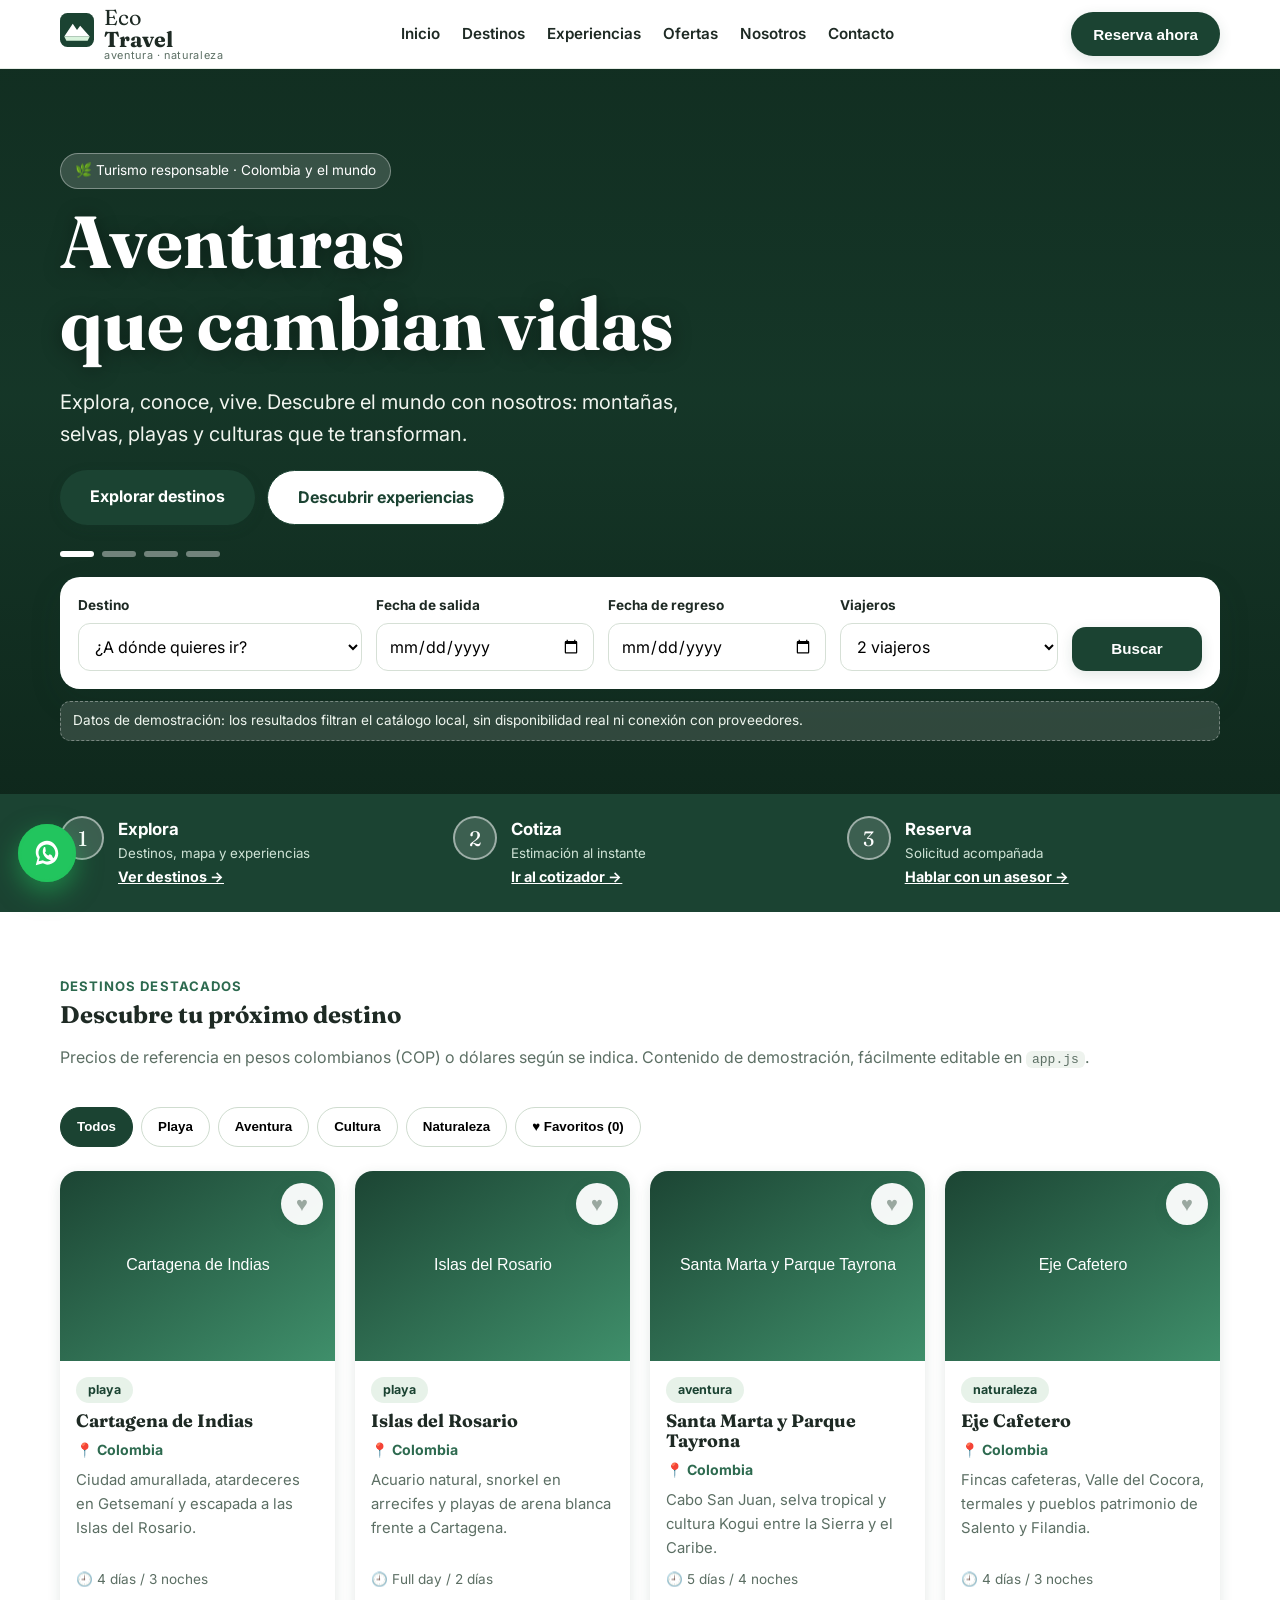
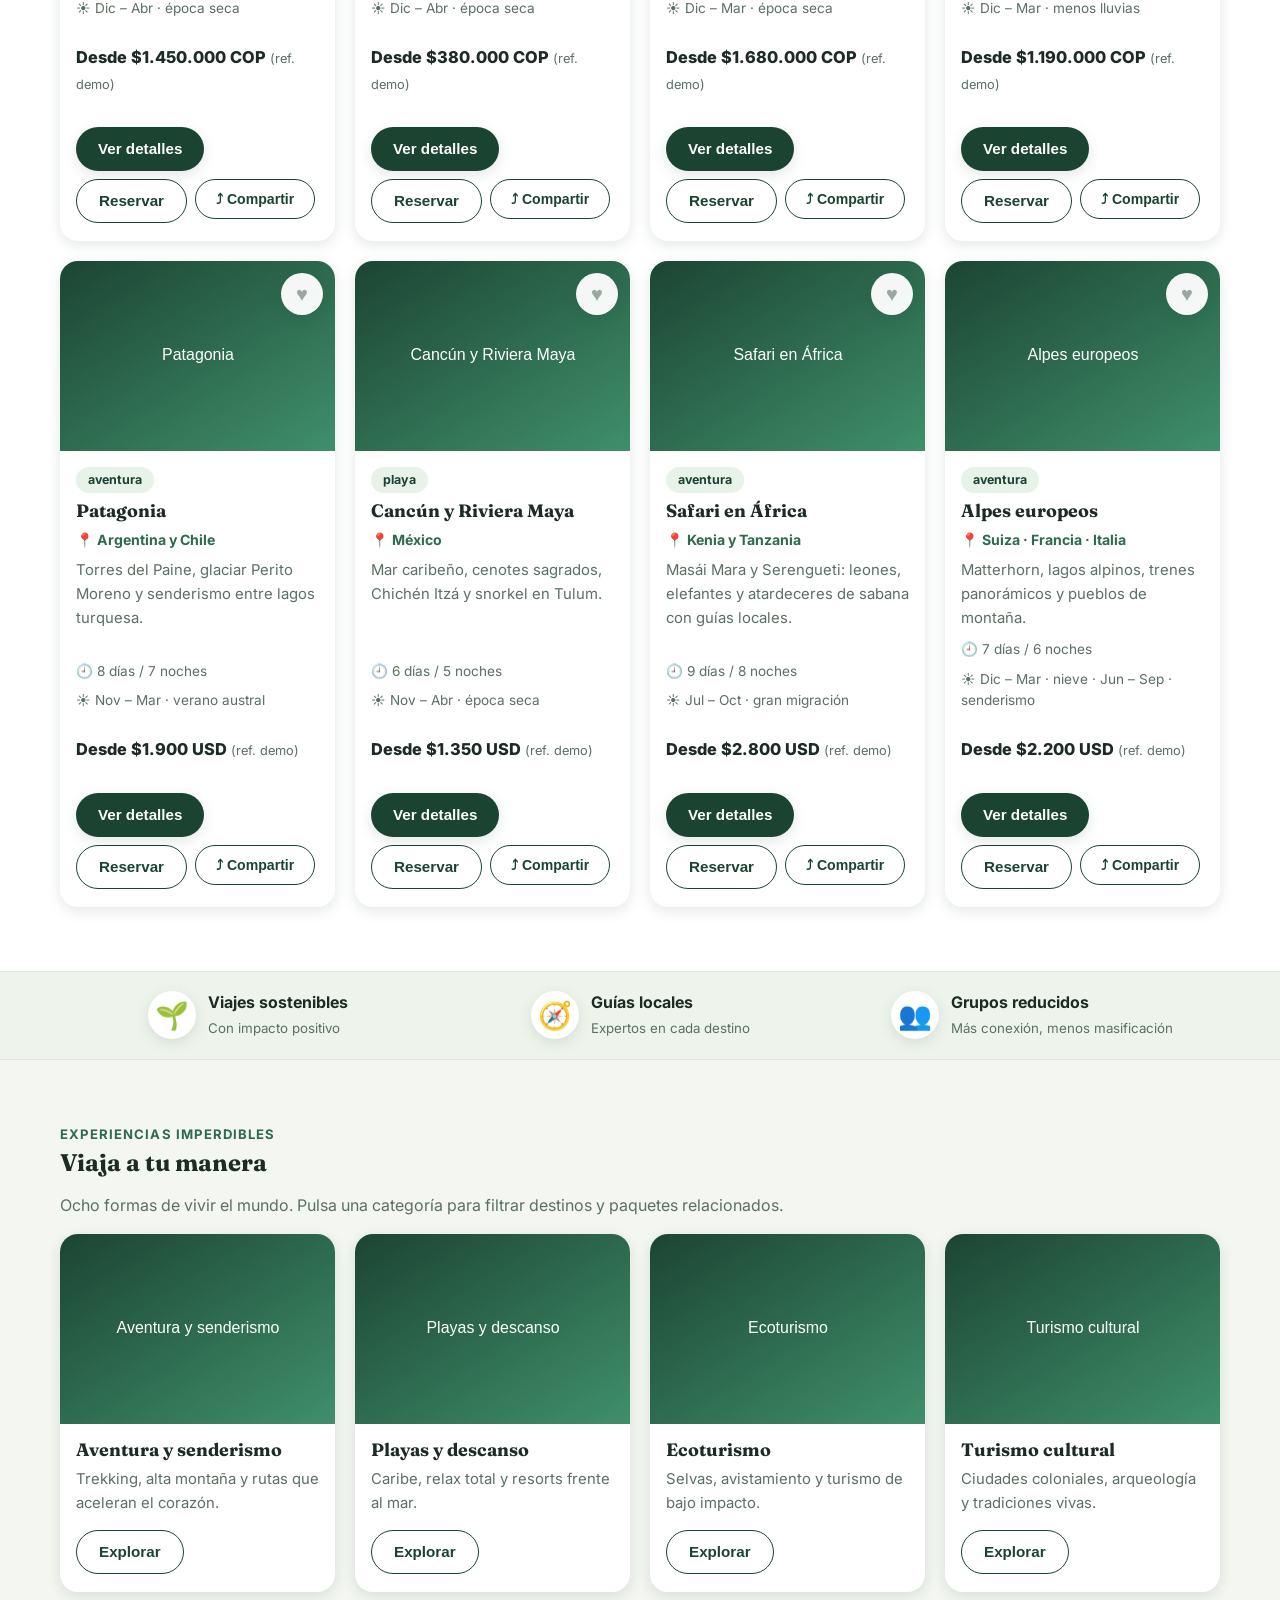
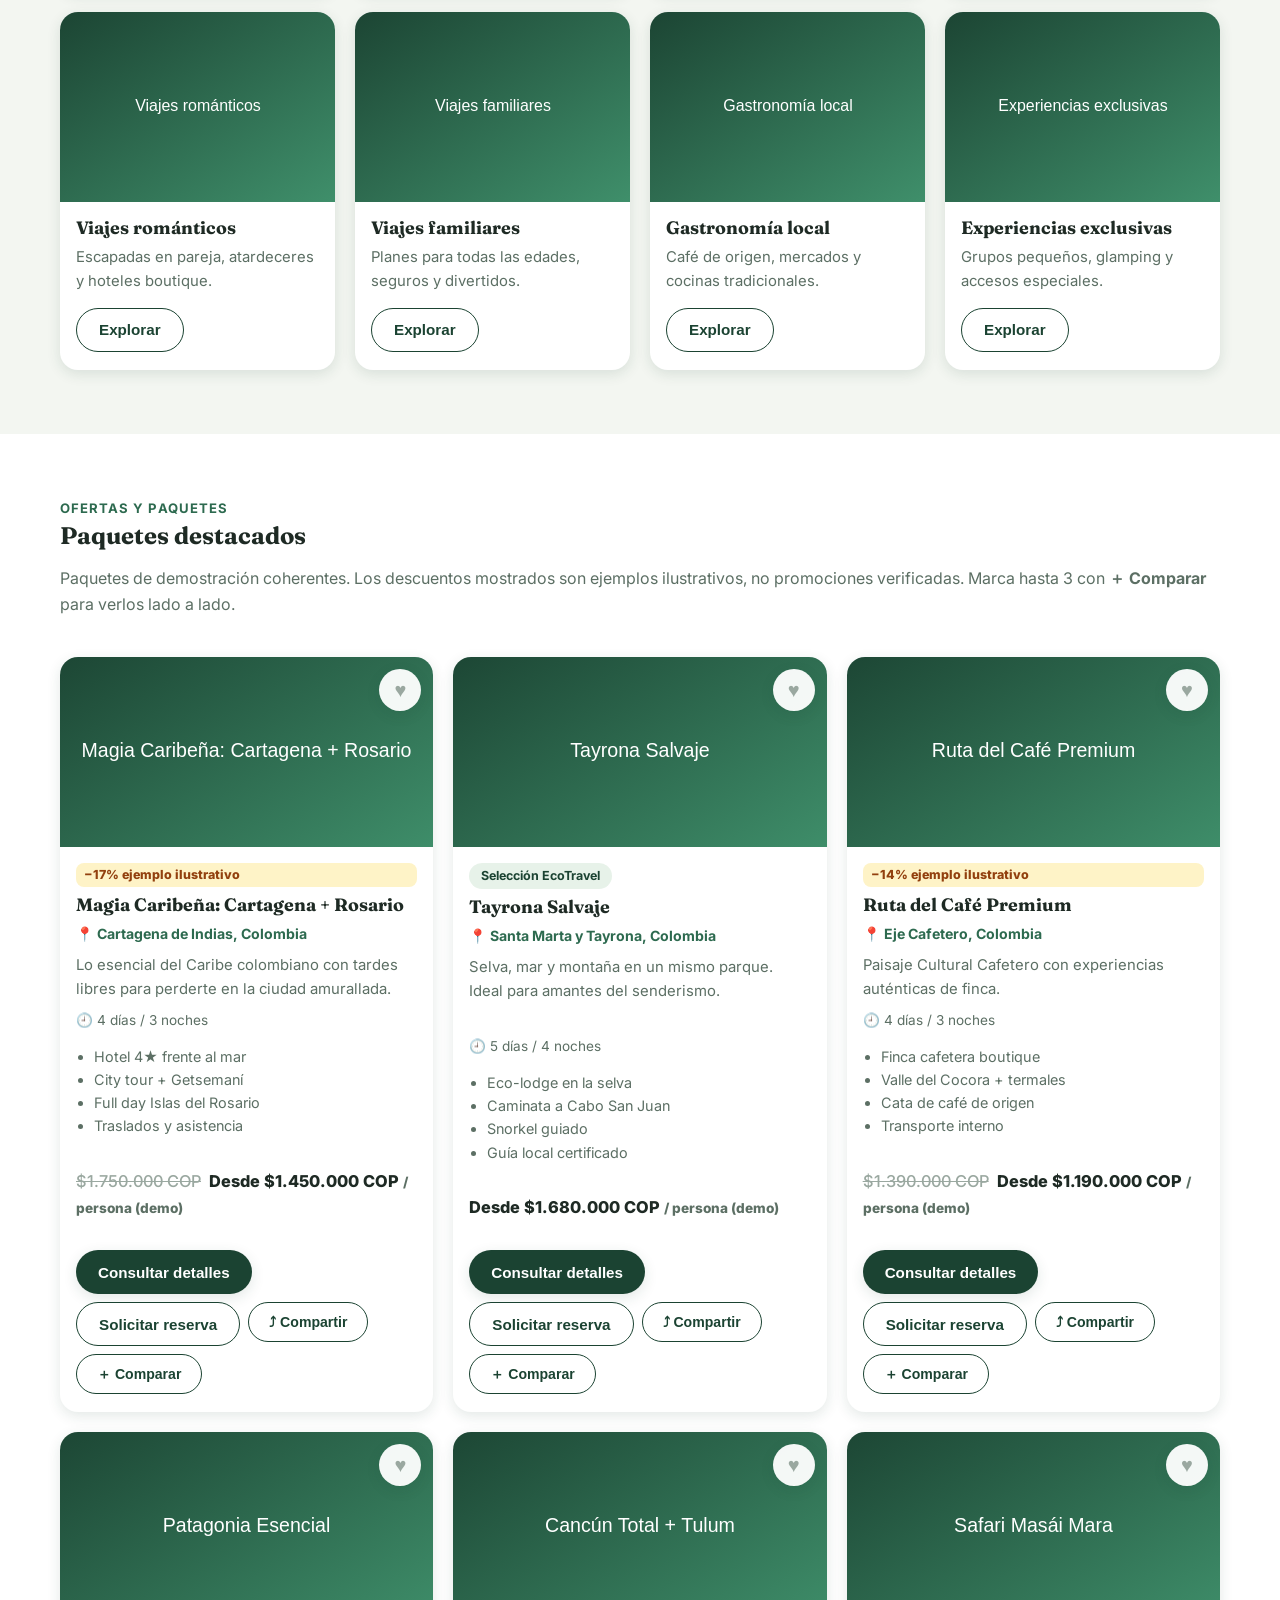
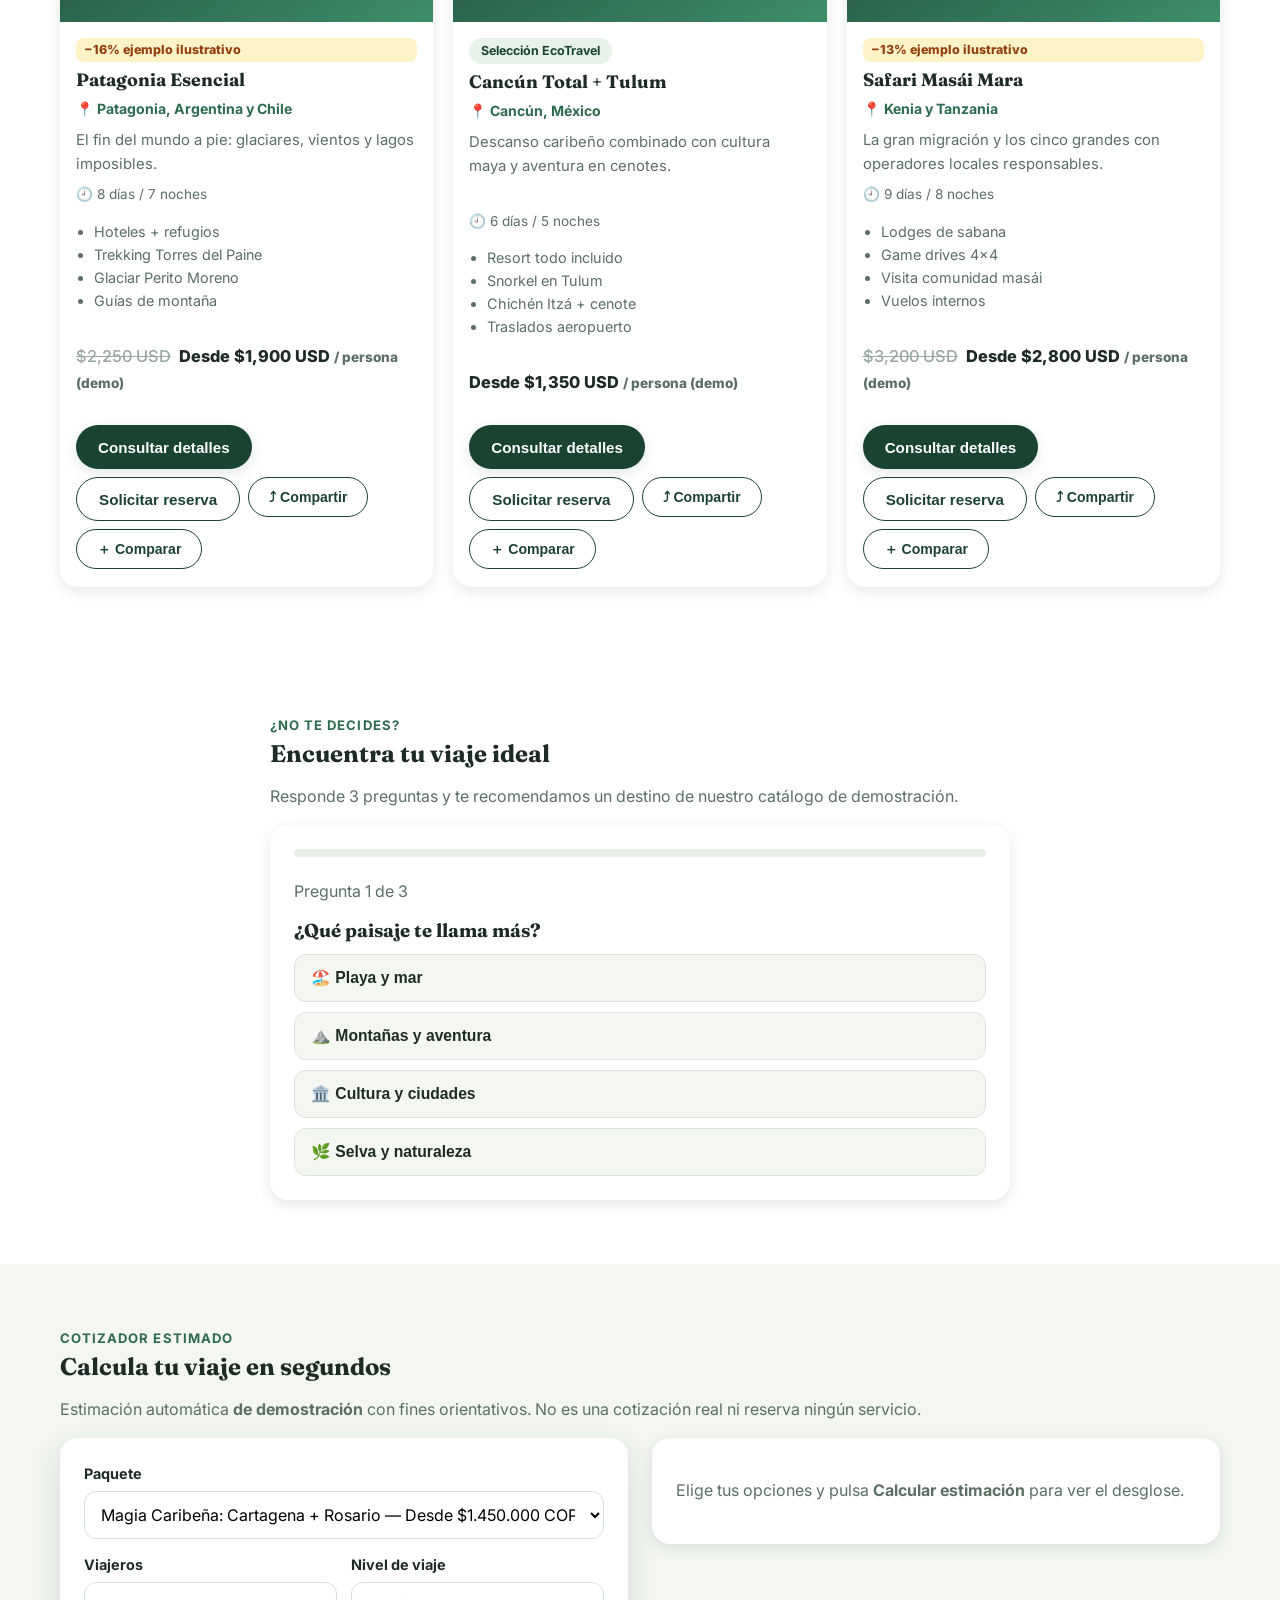
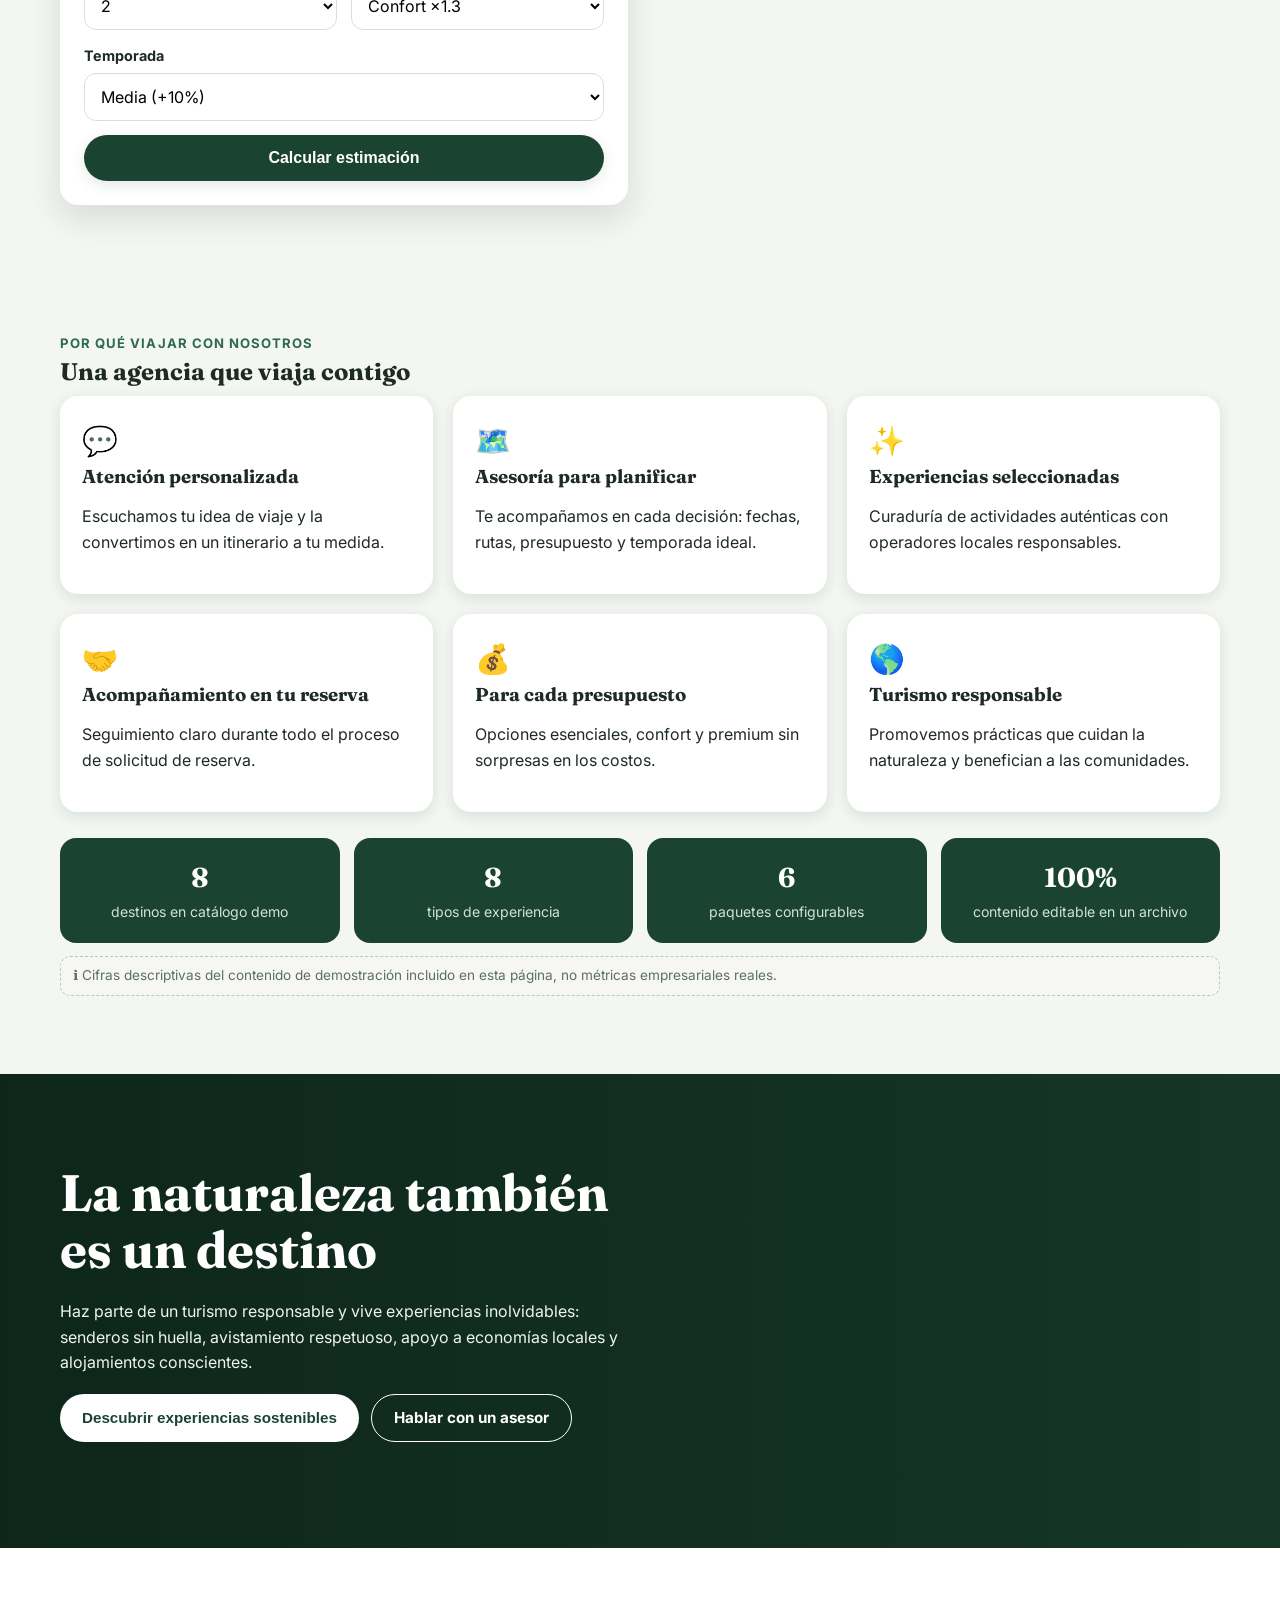
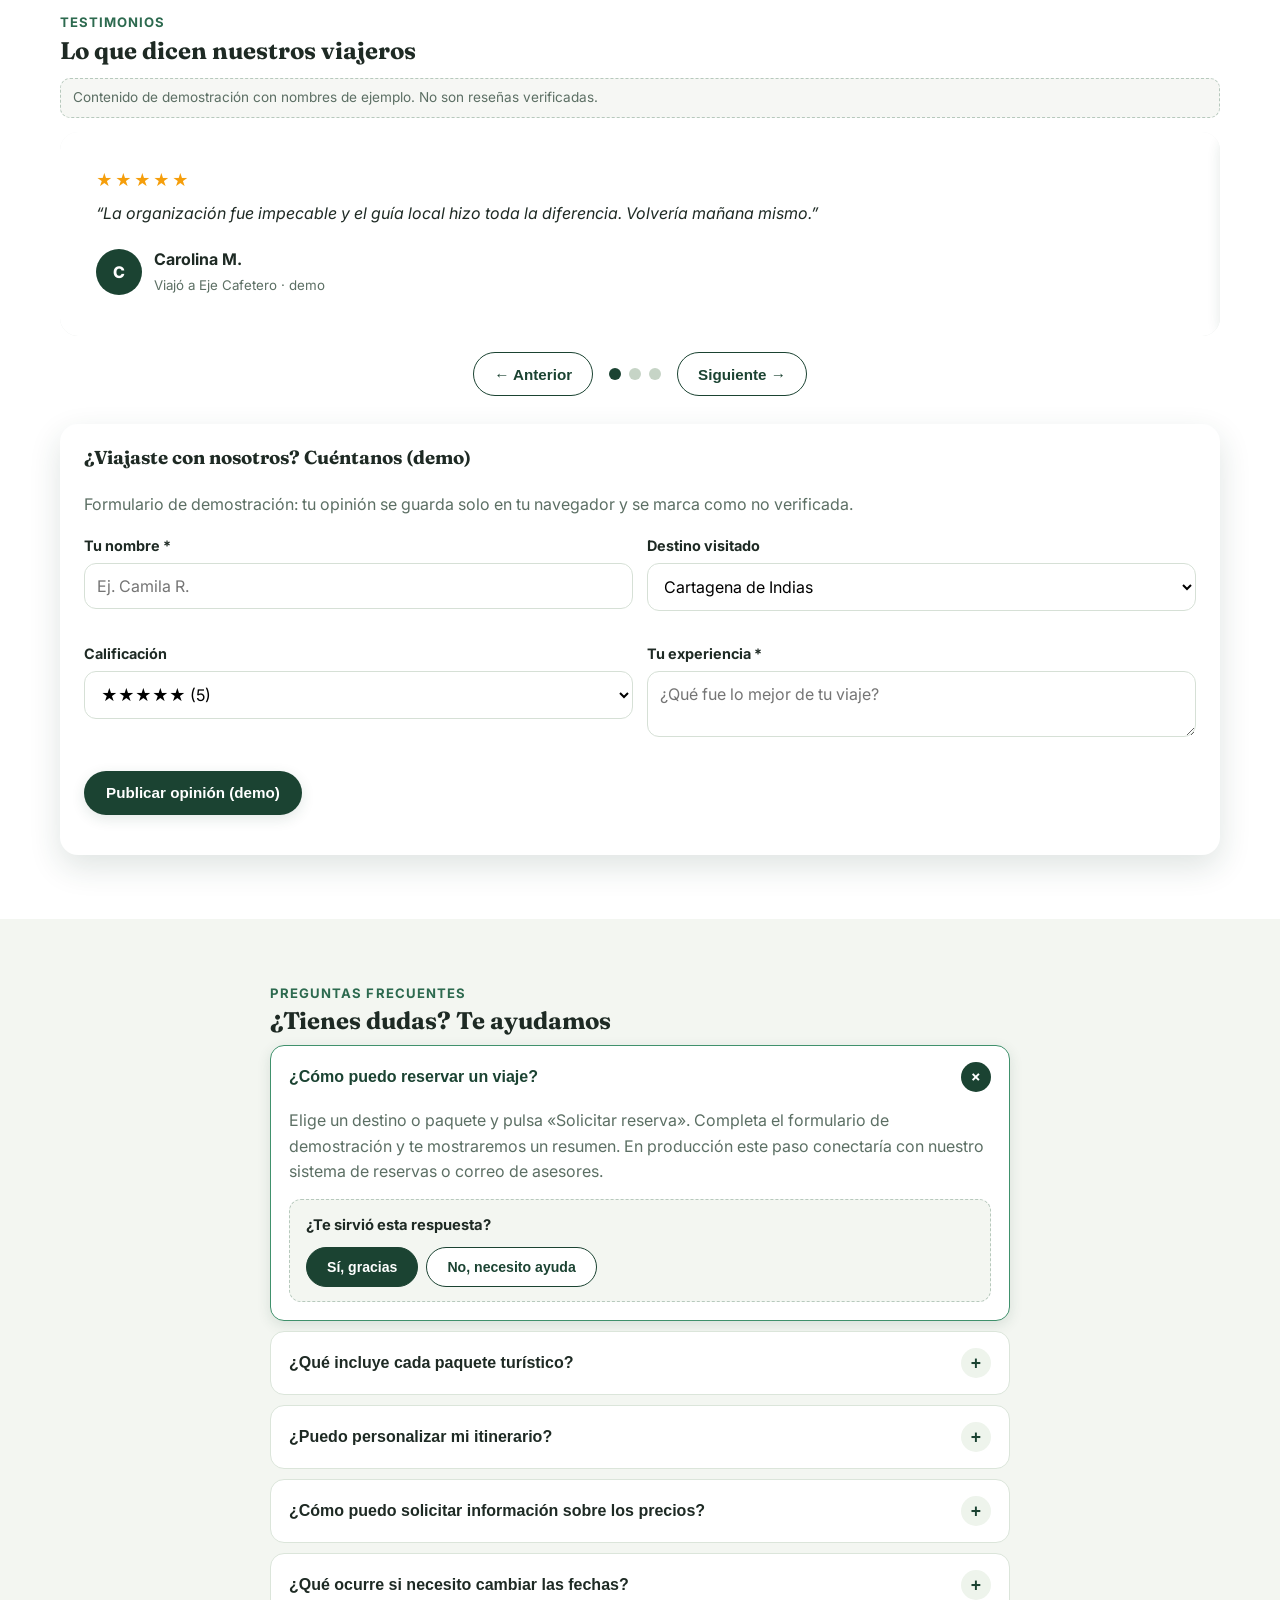
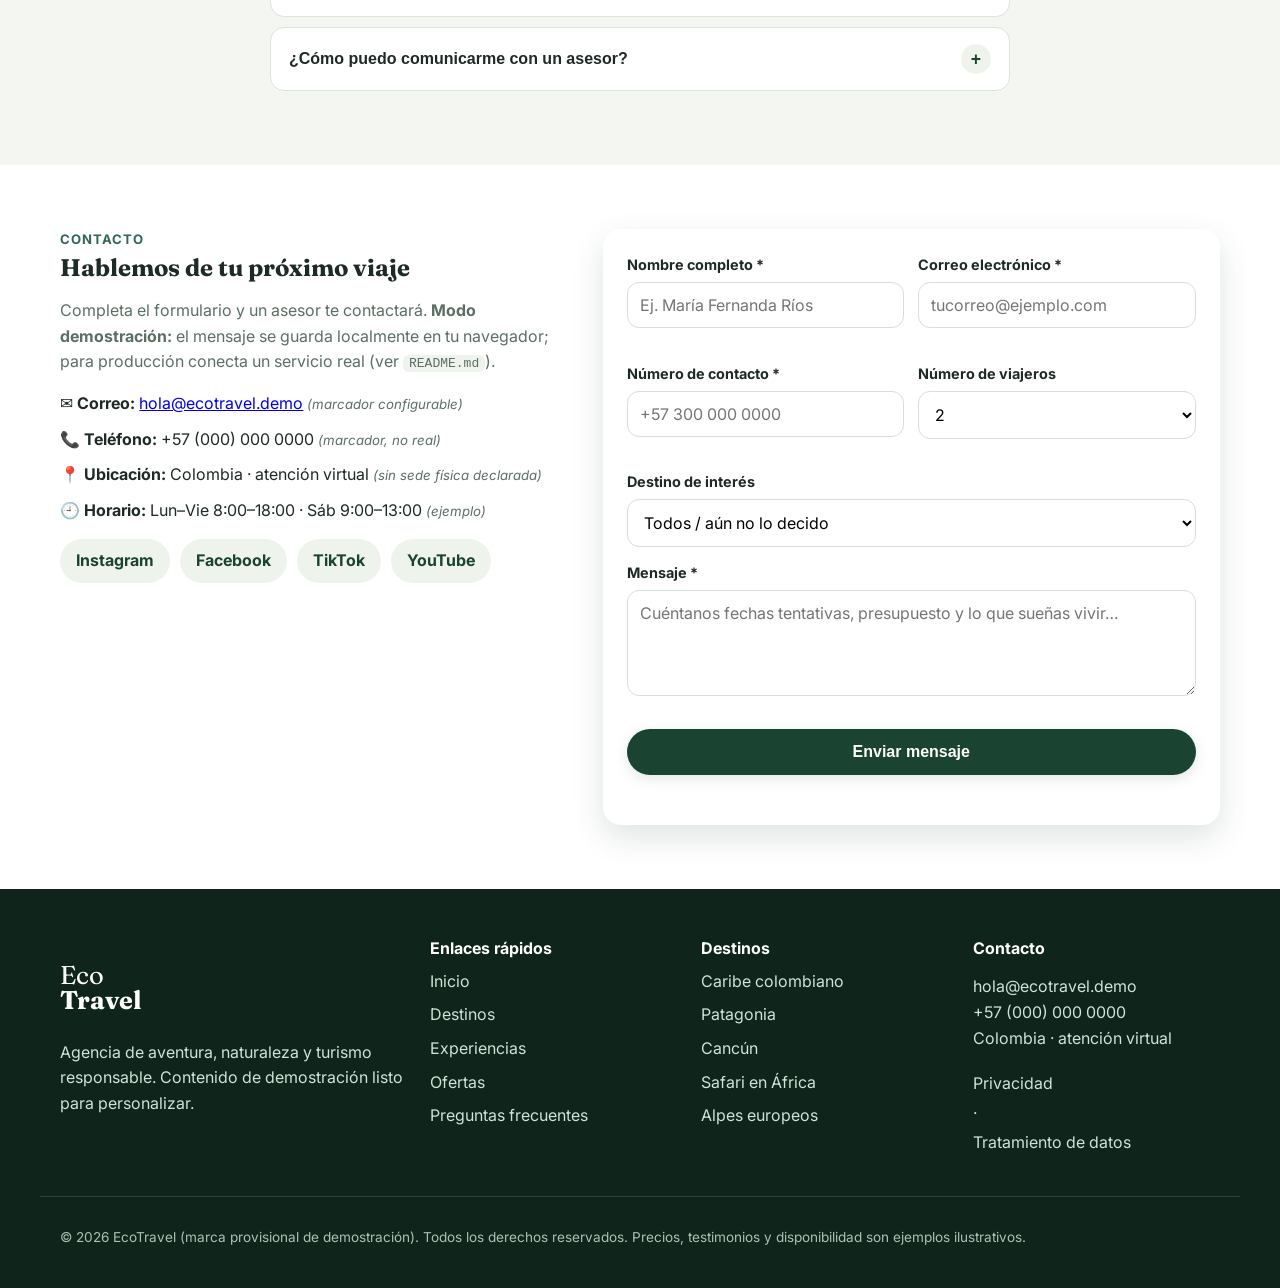
==== index.html @ 05d277f4 "Sitio EcoTravel - version inicial (demo)" ====
<!DOCTYPE html>
<html lang="es">
<head>
<meta charset="UTF-8">
<meta name="viewport" content="width=device-width, initial-scale=1.0">
<title>EcoTravel — Aventuras que cambian vidas | Agencia de viajes y turismo</title>
<meta name="description" content="EcoTravel: agencia de viajes de aventura, naturaleza y turismo responsable. Descubre Cartagena, Tayrona, Eje Cafetero, Patagonia, Cancún, safaris y Alpes. Paquetes de demostración configurables.">
<link rel="icon" href="data:image/svg+xml,%3Csvg xmlns='http://www.w3.org/2000/svg' viewBox='0 0 64 64'%3E%3Crect width='64' height='64' rx='14' fill='%231b4332'/%3E%3Cpath d='M8 44 L24 20 L32 32 L38 24 L56 44 Z' fill='%23ffffff'/%3E%3Cpath d='M8 44 L56 44 L52 52 L12 52 Z' fill='%23d8f3dc'/%3E%3C/svg%3E">
<link rel="preconnect" href="https://fonts.googleapis.com">
<link rel="preconnect" href="https://fonts.gstatic.com" crossorigin>
<link href="https://fonts.googleapis.com/css2?family=Fraunces:opsz,ital,wght@9..144,0,600;9..144,1,600&family=Inter:wght@400;500;600;700&display=swap" rel="stylesheet">
<link rel="stylesheet" href="styles.css">
<link rel="stylesheet" href="https://unpkg.com/leaflet@1.9.4/dist/leaflet.css">
</head>
<body>
<a class="skip-link" href="#contenido">Saltar al contenido principal</a>

<header class="navbar" id="navbar">
  <div class="container nav-inner">
    <a href="#inicio" class="brand" aria-label="EcoTravel inicio">
      <span class="brand-mark" aria-hidden="true">
        <svg viewBox="0 0 64 64" width="34" height="34"><rect width="64" height="64" rx="14" fill="#1b4332"/><path d="M8 44 L24 20 L32 32 L38 24 L56 44 Z" fill="#fff"/><path d="M8 44 L56 44 L52 52 L12 52 Z" fill="#d8f3dc"/></svg>
      </span>
      <span class="brand-text">Eco<strong>Travel</strong><small>aventura · naturaleza</small></span>
    </a>
    <nav class="nav-links" id="navLinks" aria-label="Navegación principal">
      <a href="#inicio">Inicio</a>
      <a href="#destinos">Destinos</a>
      <a href="#experiencias">Experiencias</a>
      <a href="#ofertas">Ofertas</a>
      <a href="#nosotros">Nosotros</a>
      <a href="#contacto">Contacto</a>
    </nav>
    <div class="nav-actions">
      <button class="btn btn-primary" data-open-booking data-paquete="Asesoría general">Reserva ahora</button>
      <button class="hamburger" id="hamburger" aria-label="Abrir menú" aria-expanded="false" aria-controls="navLinks">
        <span></span><span></span><span></span>
      </button>
    </div>
  </div>
  <div class="mobile-menu" id="mobileMenu" hidden>
    <a href="#inicio">Inicio</a>
    <a href="#destinos">Destinos</a>
    <a href="#experiencias">Experiencias</a>
    <a href="#ofertas">Ofertas</a>
    <a href="#nosotros">Nosotros</a>
    <a href="#contacto">Contacto</a>
    <button class="btn btn-primary" data-open-booking data-paquete="Asesoría general">Reserva ahora</button>
  </div>
</header>

<main id="contenido">
<!-- HERO -->
<section class="hero" id="inicio">
  <div class="hero-slides" aria-hidden="true">
    <div class="hero-slide active" style="background-image:url('https://images.unsplash.com/photo-1506905925346-21bda4d32df4?auto=format&fit=crop&w=1800&q=80')"></div>
    <div class="hero-slide" style="background-image:url('https://images.unsplash.com/photo-1507525428034-b723cf961d3e?auto=format&fit=crop&w=1800&q=80')"></div>
    <div class="hero-slide" style="background-image:url('https://images.unsplash.com/photo-1516426122078-c23e76319801?auto=format&fit=crop&w=1800&q=80')"></div>
    <div class="hero-slide" style="background-image:url('https://images.unsplash.com/photo-1464822759023-fed622ff2c3b?auto=format&fit=crop&w=1800&q=80')"></div>
  </div>
  <div class="hero-overlay" aria-hidden="true"></div>
  <div class="container hero-content">
    <p class="eyebrow">🌿 Turismo responsable · Colombia y el mundo</p>
    <h1>Aventuras<br>que cambian vidas</h1>
    <p class="hero-sub">Explora, conoce, vive. Descubre el mundo con nosotros: montañas, selvas, playas y culturas que te transforman.</p>
    <div class="hero-buttons">
      <a href="#destinos" class="btn btn-primary btn-lg">Explorar destinos</a>
      <a href="#experiencias" class="btn btn-ghost btn-lg">Descubrir experiencias</a>
    </div>
    <div class="hero-dots" role="group" aria-label="Cambiar foto de portada">
      <button class="dot active" data-hero="0" aria-label="Ver foto 1: montañas"></button>
      <button class="dot" data-hero="1" aria-label="Ver foto 2: playa"></button>
      <button class="dot" data-hero="2" aria-label="Ver foto 3: safari"></button>
      <button class="dot" data-hero="3" aria-label="Ver foto 4: alpes"></button>
    </div>
    <form class="search-card" id="searchForm" novalidate aria-label="Buscador de viajes">
      <div class="search-field">
        <label for="fDestino">Destino</label>
        <select id="fDestino" name="destino">
          <option value="">¿A dónde quieres ir?</option>
        </select>
      </div>
      <div class="search-field">
        <label for="fSalida">Fecha de salida</label>
        <input type="date" id="fSalida" name="salida">
      </div>
      <div class="search-field">
        <label for="fRegreso">Fecha de regreso</label>
        <input type="date" id="fRegreso" name="regreso">
      </div>
      <div class="search-field">
        <label for="fViajeros">Viajeros</label>
        <select id="fViajeros" name="viajeros">
          <option value="1">1 viajero</option>
          <option value="2" selected>2 viajeros</option>
          <option value="3">3 viajeros</option>
          <option value="4">4 viajeros</option>
          <option value="5">5 viajeros</option>
          <option value="6">6+ viajeros</option>
        </select>
      </div>
      <button type="submit" class="btn btn-primary btn-search">Buscar</button>
      <p class="form-error" id="searchError" role="alert" hidden></p>
    </form>
    <p class="demo-note">Datos de demostración: los resultados filtran el catálogo local, sin disponibilidad real ni conexión con proveedores.</p>
  </div>
</section>

<!-- RESULTADOS BÚSQUEDA -->
<section class="section results-section" id="resultados" hidden>
  <div class="container">
    <h2 id="resultsTitle">Resultados de tu búsqueda</h2>
    <p id="resultsMeta" class="muted"></p>
    <div class="grid cards-3" id="resultsGrid"></div>
    <button class="btn btn-ghost" id="clearSearch">Limpiar búsqueda</button>
  </div>
</section>

<!-- CÓMO FUNCIONA -->
<section class="steps" aria-label="Cómo funciona">
  <div class="container steps-inner">
    <div class="step"><span class="step-num" aria-hidden="true">1</span><div><strong>Explora</strong><small>Destinos, mapa y experiencias</small><a href="#destinos">Ver destinos →</a></div></div>
    <div class="step"><span class="step-num" aria-hidden="true">2</span><div><strong>Cotiza</strong><small>Estimación al instante</small><a href="#cotizador">Ir al cotizador →</a></div></div>
    <div class="step"><span class="step-num" aria-hidden="true">3</span><div><strong>Reserva</strong><small>Solicitud acompañada</small><a href="#contacto">Hablar con un asesor →</a></div></div>
  </div>
</section>

<!-- DESTINOS -->
<section class="section" id="destinos">
  <div class="container">
    <div class="section-head">
      <div>
        <p class="kicker">Destinos destacados</p>
        <h2>Descubre tu próximo destino</h2>
        <p class="muted">Precios de referencia en pesos colombianos (COP) o dólares según se indica. Contenido de demostración, fácilmente editable en <code>app.js</code>.</p>
      </div>
      <div class="filter-row" role="group" aria-label="Filtrar destinos por categoría">
        <button class="chip active" data-filter="todos">Todos</button>
        <button class="chip" data-filter="playa">Playa</button>
        <button class="chip" data-filter="aventura">Aventura</button>
        <button class="chip" data-filter="cultura">Cultura</button>
        <button class="chip" data-filter="naturaleza">Naturaleza</button>
        <button class="chip" data-filter="favoritos" id="favChip">♥ Favoritos (0)</button>
      </div>
    </div>
    <div class="grid cards-4" id="destinosGrid"></div>
  </div>
</section>

<!-- MAPA: oculto por defecto; app.js lo muestra solo si hay ubicaciones verificadas -->
<section class="section section-alt" id="mapa" hidden>
  <div class="container">
    <p class="kicker">Mapa interactivo</p>
    <h2>¿Dónde te espera la aventura?</h2>
    <p class="muted">Toca un marcador para ver el destino y sus detalles. Mapa © <a href="https://www.openstreetmap.org/copyright" target="_blank" rel="noopener">OpenStreetMap</a>.</p>
    <div id="map" role="application" aria-label="Mapa de destinos EcoTravel"></div>
  </div>
</section>

<!-- TRUST BAR -->
<div class="trustbar">
  <div class="container trustbar-inner">
    <div class="trust-item"><span class="trust-icon" aria-hidden="true">🌱</span><div><strong>Viajes sostenibles</strong><small>Con impacto positivo</small></div></div>
    <div class="trust-item"><span class="trust-icon" aria-hidden="true">🧭</span><div><strong>Guías locales</strong><small>Expertos en cada destino</small></div></div>
    <div class="trust-item"><span class="trust-icon" aria-hidden="true">👥</span><div><strong>Grupos reducidos</strong><small>Más conexión, menos masificación</small></div></div>
  </div>
</div>

<!-- EXPERIENCIAS -->
<section class="section section-alt" id="experiencias">
  <div class="container">
    <p class="kicker">Experiencias imperdibles</p>
    <h2>Viaja a tu manera</h2>
    <p class="muted">Ocho formas de vivir el mundo. Pulsa una categoría para filtrar destinos y paquetes relacionados.</p>
    <div class="grid cards-4" id="experienciasGrid"></div>
  </div>
</section>

<!-- OFERTAS -->
<section class="section" id="ofertas">
  <div class="container">
    <div class="section-head">
      <div>
        <p class="kicker">Ofertas y paquetes</p>
        <h2>Paquetes destacados</h2>
        <p class="muted">Paquetes de demostración coherentes. Los descuentos mostrados son ejemplos ilustrativos, no promociones verificadas. Marca hasta 3 con <strong>＋ Comparar</strong> para verlos lado a lado.</p>
      </div>
    </div>
    <div class="grid cards-3" id="paquetesGrid"></div>
  </div>
</section>

<!-- QUIZ -->
<section class="section" id="quiz">
  <div class="container narrow">
    <p class="kicker">¿No te decides?</p>
    <h2>Encuentra tu viaje ideal</h2>
    <p class="muted">Responde 3 preguntas y te recomendamos un destino de nuestro catálogo de demostración.</p>
    <div class="card quiz-card">
      <div class="quiz-progress" aria-hidden="true"><span id="quizBar"></span></div>
      <p class="muted" id="quizStep" role="status"></p>
      <div id="quizBox"></div>
    </div>
  </div>
</section>

<!-- COTIZADOR -->
<section class="section section-alt" id="cotizador">
  <div class="container">
    <p class="kicker">Cotizador estimado</p>
    <h2>Calcula tu viaje en segundos</h2>
    <p class="muted">Estimación automática <strong>de demostración</strong> con fines orientativos. No es una cotización real ni reserva ningún servicio.</p>
    <div class="quote-grid">
      <form class="card form" id="quoteForm" novalidate aria-label="Cotizador de viaje">
        <div class="form-group"><label for="qPaquete">Paquete</label><select id="qPaquete"></select></div>
        <div class="form-row">
          <div class="form-group"><label for="qViajeros">Viajeros</label>
            <select id="qViajeros"><option>1</option><option selected>2</option><option>3</option><option>4</option><option>5</option><option>6</option><option>7</option><option>8</option></select>
          </div>
          <div class="form-group"><label for="qNivel">Nivel de viaje</label>
            <select id="qNivel"><option value="esencial">Esencial ×1.0</option><option value="confort" selected>Confort ×1.3</option><option value="premium">Premium ×1.65</option></select>
          </div>
        </div>
        <div class="form-group"><label for="qTemporada">Temporada</label>
          <select id="qTemporada"><option value="baja">Baja (sin recargo)</option><option value="media" selected>Media (+10%)</option><option value="alta">Alta (+20%)</option></select>
        </div>
        <button type="submit" class="btn btn-primary btn-lg">Calcular estimación</button>
      </form>
      <div class="card quote-result" aria-live="polite">
        <div id="quoteOutput"><p class="muted">Elige tus opciones y pulsa <strong>Calcular estimación</strong> para ver el desglose.</p></div>
      </div>
    </div>
  </div>
</section>

<!-- POR QUÉ NOSOTROS -->
<section class="section section-alt" id="nosotros">
  <div class="container">
    <p class="kicker">Por qué viajar con nosotros</p>
    <h2>Una agencia que viaja contigo</h2>
    <div class="grid cards-3 features">
      <div class="feature"><span aria-hidden="true">💬</span><h3>Atención personalizada</h3><p>Escuchamos tu idea de viaje y la convertimos en un itinerario a tu medida.</p></div>
      <div class="feature"><span aria-hidden="true">🗺️</span><h3>Asesoría para planificar</h3><p>Te acompañamos en cada decisión: fechas, rutas, presupuesto y temporada ideal.</p></div>
      <div class="feature"><span aria-hidden="true">✨</span><h3>Experiencias seleccionadas</h3><p>Curaduría de actividades auténticas con operadores locales responsables.</p></div>
      <div class="feature"><span aria-hidden="true">🤝</span><h3>Acompañamiento en tu reserva</h3><p>Seguimiento claro durante todo el proceso de solicitud de reserva.</p></div>
      <div class="feature"><span aria-hidden="true">💰</span><h3>Para cada presupuesto</h3><p>Opciones esenciales, confort y premium sin sorpresas en los costos.</p></div>
      <div class="feature"><span aria-hidden="true">🌎</span><h3>Turismo responsable</h3><p>Promovemos prácticas que cuidan la naturaleza y benefician a las comunidades.</p></div>
    </div>
    <div class="stats" aria-label="Indicadores descriptivos">
      <div class="stat"><strong>8</strong><span>destinos en catálogo demo</span></div>
      <div class="stat"><strong>8</strong><span>tipos de experiencia</span></div>
      <div class="stat"><strong>6</strong><span>paquetes configurables</span></div>
      <div class="stat"><strong>100%</strong><span>contenido editable en un archivo</span></div>
    </div>
    <p class="demo-note">ℹ️ Cifras descriptivas del contenido de demostración incluido en esta página, no métricas empresariales reales.</p>
  </div>
</section>

<!-- SOSTENIBLE -->
<section class="sustainable">
  <div class="sustainable-bg" aria-hidden="true"></div>
  <div class="sustainable-overlay" aria-hidden="true"></div>
  <div class="container sustainable-content">
    <h2>La naturaleza también<br>es un destino</h2>
    <p>Haz parte de un turismo responsable y vive experiencias inolvidables: senderos sin huella, avistamiento respetuoso, apoyo a economías locales y alojamientos conscientes.</p>
    <div class="hero-buttons">
      <button class="btn btn-light" data-filter-link="naturaleza">Descubrir experiencias sostenibles</button>
      <a href="#contacto" class="btn btn-outline-light">Hablar con un asesor</a>
    </div>
  </div>
</section>

<!-- TESTIMONIOS -->
<section class="section" id="testimonios">
  <div class="container">
    <p class="kicker">Testimonios</p>
    <h2>Lo que dicen nuestros viajeros</h2>
    <p class="demo-note">Contenido de demostración con nombres de ejemplo. No son reseñas verificadas.</p>
    <div class="carousel" id="testiCarousel">
      <div class="carousel-track" id="testimoniosGrid"></div>
    </div>
    <div class="carousel-nav">
      <button class="btn btn-ghost" id="testiPrev" aria-label="Testimonio anterior">← Anterior</button>
      <div class="dots" id="testiDots" role="group" aria-label="Elegir testimonio"></div>
      <button class="btn btn-ghost" id="testiNext" aria-label="Testimonio siguiente">Siguiente →</button>
    </div>
    <div class="card form opinion">
      <h3>¿Viajaste con nosotros? Cuéntanos (demo)</h3>
      <p class="muted">Formulario de demostración: tu opinión se guarda solo en tu navegador y se marca como no verificada.</p>
      <form id="opinionForm" novalidate>
        <div class="form-row">
          <div class="form-group"><label for="oNombre">Tu nombre *</label><input id="oNombre" type="text" autocomplete="name" placeholder="Ej. Camila R."><small class="err" data-err="onombre"></small></div>
          <div class="form-group"><label for="oDestino">Destino visitado</label><select id="oDestino"></select></div>
        </div>
        <div class="form-row">
          <div class="form-group"><label for="oStars">Calificación</label>
            <select id="oStars"><option value="5">★★★★★ (5)</option><option value="4">★★★★ (4)</option><option value="3">★★★ (3)</option><option value="2">★★ (2)</option><option value="1">★ (1)</option></select>
          </div>
          <div class="form-group"><label for="oMsg">Tu experiencia *</label><textarea id="oMsg" rows="2" placeholder="¿Qué fue lo mejor de tu viaje?"></textarea><small class="err" data-err="omensaje"></small></div>
        </div>
        <button type="submit" class="btn btn-primary">Publicar opinión (demo)</button>
        <p class="form-status" id="opinionStatus" role="status" aria-live="polite"></p>
      </form>
    </div>
  </div>
</section>

<!-- FAQ -->
<section class="section section-alt" id="faq">
  <div class="container narrow">
    <p class="kicker">Preguntas frecuentes</p>
    <h2>¿Tienes dudas? Te ayudamos</h2>
    <div class="faq" id="faqList"></div>
  </div>
</section>

<!-- CONTACTO -->
<section class="section" id="contacto">
  <div class="container contact-grid">
    <div>
      <p class="kicker">Contacto</p>
      <h2>Hablemos de tu próximo viaje</h2>
      <p class="muted">Completa el formulario y un asesor te contactará. <strong>Modo demostración:</strong> el mensaje se guarda localmente en tu navegador; para producción conecta un servicio real (ver <code>README.md</code>).</p>
      <ul class="contact-info">
        <li><strong>✉️ Correo:</strong> <a href="mailto:hola@ecotravel.demo">hola@ecotravel.demo</a> <em>(marcador configurable)</em></li>
        <li><strong>📞 Teléfono:</strong> +57 (000) 000 0000 <em>(marcador, no real)</em></li>
        <li><strong>📍 Ubicación:</strong> Colombia · atención virtual <em>(sin sede física declarada)</em></li>
        <li><strong>🕘 Horario:</strong> Lun–Vie 8:00–18:00 · Sáb 9:00–13:00 <em>(ejemplo)</em></li>
      </ul>
      <div class="social">
        <a href="#" aria-label="Instagram (configurable)" data-social>Instagram</a>
        <a href="#" aria-label="Facebook (configurable)" data-social>Facebook</a>
        <a href="#" aria-label="TikTok (configurable)" data-social>TikTok</a>
        <a href="#" aria-label="YouTube (configurable)" data-social>YouTube</a>
      </div>
    </div>
    <form class="card form" id="contactForm" novalidate>
      <div class="form-row">
        <div class="form-group"><label for="cNombre">Nombre completo *</label><input id="cNombre" name="nombre" type="text" autocomplete="name" placeholder="Ej. María Fernanda Ríos"><small class="err" data-err="nombre"></small></div>
        <div class="form-group"><label for="cEmail">Correo electrónico *</label><input id="cEmail" name="email" type="email" autocomplete="email" placeholder="tucorreo@ejemplo.com"><small class="err" data-err="email"></small></div>
      </div>
      <div class="form-row">
        <div class="form-group"><label for="cTel">Número de contacto *</label><input id="cTel" name="telefono" type="tel" autocomplete="tel" placeholder="+57 300 000 0000"><small class="err" data-err="telefono"></small></div>
        <div class="form-group"><label for="cViajeros">Número de viajeros</label><select id="cViajeros" name="viajeros"><option>1</option><option selected>2</option><option>3</option><option>4</option><option>5+</option></select></div>
      </div>
      <div class="form-group"><label for="cDestino">Destino de interés</label><select id="cDestino" name="destino"><option value="">Todos / aún no lo decido</option></select></div>
      <div class="form-group"><label for="cMsg">Mensaje *</label><textarea id="cMsg" name="mensaje" rows="4" placeholder="Cuéntanos fechas tentativas, presupuesto y lo que sueñas vivir…"></textarea><small class="err" data-err="mensaje"></small></div>
      <button type="submit" class="btn btn-primary btn-lg" id="contactSubmit">Enviar mensaje</button>
      <p class="form-status" id="contactStatus" role="status" aria-live="polite"></p>
    </form>
  </div>
</section>
</main>

<footer class="footer">
  <div class="container footer-grid">
    <div>
      <p class="brand-text light">Eco<strong>Travel</strong></p>
      <p class="muted-light">Agencia de aventura, naturaleza y turismo responsable. Contenido de demostración listo para personalizar.</p>
    </div>
    <nav aria-label="Enlaces rápidos"><h3>Enlaces rápidos</h3><a href="#inicio">Inicio</a><a href="#destinos">Destinos</a><a href="#experiencias">Experiencias</a><a href="#ofertas">Ofertas</a><a href="#faq">Preguntas frecuentes</a></nav>
    <nav aria-label="Categorías"><h3>Destinos</h3><a href="#destinos">Caribe colombiano</a><a href="#destinos">Patagonia</a><a href="#destinos">Cancún</a><a href="#destinos">Safari en África</a><a href="#destinos">Alpes europeos</a></nav>
    <div><h3>Contacto</h3><p class="muted-light">hola@ecotravel.demo<br>+57 (000) 000 0000<br>Colombia · atención virtual</p><p class="muted-light"><a href="#" data-social>Privacidad</a> · <a href="#" data-social>Tratamiento de datos</a></p></div>
  </div>
  <div class="container footer-bottom"><p>© 2026 EcoTravel (marca provisional de demostración). Todos los derechos reservados. Precios, testimonios y disponibilidad son ejemplos ilustrativos.</p></div>
</footer>

<!-- MODAL DETALLE -->
<div class="modal-backdrop" id="detailModal" hidden>
  <div class="modal" role="dialog" aria-modal="true" aria-labelledby="detailTitle">
    <button class="modal-close" data-close aria-label="Cerrar detalle">✕</button>
    <img id="detailImg" src="" alt="">
    <div class="modal-body">
      <p class="kicker" id="detailKicker"></p>
      <h2 id="detailTitle"></h2>
      <p class="muted" id="detailMeta"></p>
      <p id="detailDesc"></p>
      <ul class="includes" id="detailIncludes"></ul>
      <div id="detailItin"></div>
      <p class="price" id="detailPrice"></p>
      <div class="modal-actions">
        <button class="btn btn-primary" id="detailBook">Solicitar reserva</button>
        <button class="btn btn-ghost" data-close>Seguir explorando</button>
      </div>
    </div>
  </div>
</div>

<!-- MODAL RESERVA -->
<div class="modal-backdrop" id="bookingModal" hidden>
  <div class="modal" role="dialog" aria-modal="true" aria-labelledby="bookingTitle">
    <button class="modal-close" data-close aria-label="Cerrar reserva">✕</button>
    <div class="modal-body">
      <p class="kicker">Solicitud de reserva · demostración</p>
      <h2 id="bookingTitle">Reservar viaje</h2>
      <p class="muted">Sin pagos ni confirmaciones reales. Al enviar, guardamos tu solicitud localmente y te mostramos el resumen.</p>
      <form id="bookingForm" novalidate>
        <div class="form-group"><label for="bPaquete">Paquete / destino</label><input id="bPaquete" name="paquete" type="text" readonly></div>
        <div class="form-row">
          <div class="form-group"><label for="bNombre">Nombre completo *</label><input id="bNombre" name="nombre" type="text" autocomplete="name"><small class="err" data-err="bnombre"></small></div>
          <div class="form-group"><label for="bEmail">Correo *</label><input id="bEmail" name="email" type="email" autocomplete="email"><small class="err" data-err="bemail"></small></div>
        </div>
        <div class="form-row">
          <div class="form-group"><label for="bFecha">Fecha tentativa *</label><input id="bFecha" name="fecha" type="date"><small class="err" data-err="bfecha"></small></div>
          <div class="form-group"><label for="bViajeros">Viajeros</label><select id="bViajeros" name="viajeros"><option>1</option><option selected>2</option><option>3</option><option>4</option><option>5+</option></select></div>
        </div>
        <button type="submit" class="btn btn-primary btn-lg">Enviar solicitud</button>
        <p class="form-status" id="bookingStatus" role="status" aria-live="polite"></p>
      </form>
    </div>
  </div>
</div>

<!-- MODAL COMPARADOR -->
<div class="modal-backdrop" id="compareModal" hidden>
  <div class="modal modal-wide" role="dialog" aria-modal="true" aria-labelledby="compareTitle">
    <button class="modal-close" data-close aria-label="Cerrar comparador">✕</button>
    <div class="modal-body">
      <p class="kicker">Comparador · demostración</p>
      <h2 id="compareTitle">Compara paquetes lado a lado</h2>
      <div class="table-wrap"><table id="compareTable"></table></div>
      <p class="demo-note">Precios de referencia de demostración. Solicita una cotización real con un asesor.</p>
    </div>
  </div>
</div>

<div id="compareBar" hidden>
  <span id="compareCount" role="status"></span>
  <button class="btn btn-light" id="openCompare">Comparar</button>
  <button class="btn btn-outline-light" id="clearCompare">Limpiar</button>
</div>

<a id="waFloat" href="https://wa.me/" target="_blank" rel="noopener" aria-label="Chatea con nosotros por WhatsApp" title="¿Dudas? Escríbenos por WhatsApp">
  <svg viewBox="0 0 32 32" width="30" height="30" aria-hidden="true"><path fill="#fff" d="M16 3C9.4 3 4 8.4 4 15c0 2.4.7 4.6 2 6.5L4 29l7.7-2c1.8 1 3.9 1.5 4.3 1.5 6.6 0 12-5.4 12-12S22.6 3 16 3zm0 22c-1.4 0-2.8-.4-4-1.1l-.3-.2-4.6 1.2 1.2-4.5-.2-.3c-.8-1.3-1.2-2.7-1.2-4.2 0-5 4-9 9-9s9 4 9 9-4 9.1-8.9 9.1zm5-6.7c-.3-.1-1.6-.8-1.8-.9-.2-.1-.4-.1-.6.1-.2.3-.6.9-.8 1-.1.2-.3.2-.5.1-.3-.1-1.1-.4-2-1.3-.7-.7-1.2-1.5-1.4-1.7-.1-.3 0-.4.1-.5l.4-.5c.1-.2.2-.3.3-.5.1-.2 0-.4 0-.5L14.2 10c-.2-.5-.5-.4-.6-.4h-.5c-.2 0-.5.2-.7.7-.2.5-.9 2.1-.9 4.3 0 1.4.7 2.9 1.2 3.7.1.2 2.2 3.7 5.7 4.9 1.1.4 1.8.5 2.4.5.5 0 1.6-.7 1.8-1.3.2-.6.2-1.2.2-1.3-.1-.2-.3-.2-.6-.4z"/></svg>
</a>

<button id="toTop" aria-label="Volver al inicio" hidden>↑</button>
<div id="toast" role="status" aria-live="polite"></div>

<script src="https://unpkg.com/leaflet@1.9.4/dist/leaflet.js"></script>
<script src="app.js"></script>
</body>
</html>
---- styles.css ----
:root{
  --forest:#1b4332; --forest-2:#2d6a4f; --forest-3:#40916c;
  --sand:#f4f1e8; --sand-2:#e9e4d4; --white:#ffffff; --ink:#1e2a24;
  --muted:#5c6f64; --accent:#f59e0b; --accent-dark:#b45309;
  --radius:18px; --shadow:0 12px 32px rgba(27,67,50,.14);
  --shadow-sm:0 4px 14px rgba(27,67,50,.12);
  --max:1200px;
}
*{box-sizing:border-box}
[hidden]{display:none!important}
html{scroll-behavior:smooth}
@media (prefers-reduced-motion:reduce){html{scroll-behavior:auto}*{animation:none!important;transition:none!important}}
body{margin:0;font-family:'Inter',system-ui,sans-serif;color:var(--ink);background:var(--white);line-height:1.6;overflow-x:hidden}
h1,h2,h3{font-family:'Fraunces',serif;line-height:1.12;margin:.2em 0 .4em}
img{max-width:100%;display:block}
.container{max-width:var(--max);margin:0 auto;padding:0 20px}
.narrow{max-width:780px}
.skip-link{position:absolute;left:-999px;top:0;background:var(--forest);color:#fff;padding:10px 16px;z-index:200;border-radius:0 0 10px 0}
.skip-link:focus{left:0}
:focus-visible{outline:3px solid var(--accent);outline-offset:2px;border-radius:6px}
.muted{color:var(--muted)} .muted-light{color:#cfe3d6}
.kicker{color:var(--forest-2);font-weight:700;text-transform:uppercase;letter-spacing:.08em;font-size:.82rem;margin:0}
.demo-note{font-size:.85rem;color:var(--muted);background:#f6f7f4;border:1px dashed #b7c9bd;padding:8px 12px;border-radius:10px}
code{background:#eef3ee;padding:1px 6px;border-radius:6px}

/* NAV */
.navbar{position:sticky;top:0;z-index:100;background:rgba(255,255,255,.94);backdrop-filter:blur(10px);border-bottom:1px solid #e5ece6}
.nav-inner{display:flex;align-items:center;justify-content:space-between;gap:16px;min-height:68px}
.brand{display:flex;align-items:center;gap:10px;text-decoration:none;color:var(--ink)}
.brand-text{font-family:'Fraunces',serif;font-size:1.35rem;line-height:1;display:flex;flex-direction:column}
.brand-text small{font-family:'Inter',sans-serif;font-size:.68rem;color:var(--muted);letter-spacing:.06em}
.brand-text.light{color:#fff;font-size:1.6rem}
.nav-links{display:flex;gap:22px}
.nav-links a{color:var(--ink);text-decoration:none;font-weight:600;font-size:.95rem}
.nav-links a:hover{color:var(--forest-2)}
.nav-actions{display:flex;align-items:center;gap:12px}
.hamburger{display:none;flex-direction:column;gap:5px;background:none;border:1px solid #d5ded6;border-radius:10px;padding:10px;cursor:pointer}
.hamburger span{width:22px;height:2px;background:var(--forest);display:block}
.mobile-menu{display:flex;flex-direction:column;gap:6px;padding:12px 20px 18px;background:#fff;border-bottom:1px solid #e5ece6}
.mobile-menu a{padding:10px 4px;text-decoration:none;color:var(--ink);font-weight:600;border-radius:8px}

/* BUTTONS */
.btn{border:0;border-radius:999px;padding:11px 22px;font-weight:700;font-size:.95rem;cursor:pointer;text-decoration:none;display:inline-block;text-align:center;transition:transform .15s ease,box-shadow .15s ease,background .15s ease;min-height:44px}
.btn:hover{transform:translateY(-1px)}
.btn-primary{background:var(--forest);color:#fff;box-shadow:var(--shadow-sm)}
.btn-primary:hover{background:var(--forest-2)}
.btn-lg{padding:14px 30px;font-size:1rem}
.btn-ghost{background:#fff;color:var(--forest);border:1.5px solid var(--forest)}
.btn-light{background:#fff;color:var(--forest)}
.btn-outline-light{background:transparent;color:#fff;border:1.5px solid #fff}
.btn-search{border-radius:14px;min-width:130px}
.chip{border:1.5px solid #cfdccf;background:#fff;border-radius:999px;padding:8px 16px;font-weight:600;cursor:pointer;min-height:40px}
.chip.active,.chip:hover{background:var(--forest);color:#fff;border-color:var(--forest)}

/* HERO */
.hero{position:relative;color:#fff;overflow:hidden}
.hero-overlay{position:absolute;inset:0;background:linear-gradient(180deg,rgba(10,30,20,.55) 0%,rgba(10,30,20,.35) 45%,rgba(10,30,20,.72) 100%)}
.hero-content{position:relative;padding:84px 20px 40px;max-width:1200px}
.eyebrow{display:inline-block;background:rgba(255,255,255,.16);border:1px solid rgba(255,255,255,.35);padding:6px 14px;border-radius:999px;font-size:.85rem;margin:0 0 12px}
.hero h1{font-size:clamp(2.6rem,6vw,4.6rem);margin:0 0 10px;text-shadow:0 2px 20px rgba(0,0,0,.4)}
.hero-sub{font-size:clamp(1rem,2.2vw,1.25rem);max-width:640px;color:#f1f5ef}
.hero-buttons{display:flex;gap:12px;flex-wrap:wrap;margin:18px 0 26px}
.search-card{background:#fff;color:var(--ink);border-radius:20px;box-shadow:var(--shadow);display:grid;grid-template-columns:1.3fr 1fr 1fr 1fr auto;gap:14px;padding:18px;align-items:end;margin-top:10px}
.search-field{display:flex;flex-direction:column;gap:6px}
.search-field label{font-weight:700;font-size:.85rem}
.search-field select,.search-field input,.form-group select,.form-group input,.form-group textarea{border:1.5px solid #d6e0d6;border-radius:12px;padding:12px;font-size:1rem;width:100%;font-family:inherit;background:#fff;min-height:44px}
.search-field select:focus,.search-field input:focus,.form-group input:focus,.form-group select:focus,.form-group textarea:focus{border-color:var(--forest-3);outline:3px solid rgba(64,145,108,.25)}
.form-error{grid-column:1/-1;color:#b91c1c;background:#fef2f2;border:1px solid #fecaca;padding:10px 14px;border-radius:10px;margin:0}
.hero .demo-note{background:rgba(255,255,255,.14);border-color:rgba(255,255,255,.35);color:#eef5ee;margin-top:12px}

/* SECTIONS */
.section{padding:64px 0}
.section-alt{background:#f3f6f1}
.section-head{display:flex;justify-content:space-between;align-items:end;gap:20px;flex-wrap:wrap;margin-bottom:24px}
.filter-row{display:flex;gap:8px;flex-wrap:wrap}
.grid{display:grid;gap:20px}
.cards-4{grid-template-columns:repeat(4,1fr)}
.cards-3{grid-template-columns:repeat(3,1fr)}
.card{background:#fff;border-radius:var(--radius);overflow:hidden;box-shadow:var(--shadow-sm);display:flex;flex-direction:column;transition:transform .18s ease,box-shadow .18s ease}
.card:hover{transform:translateY(-4px);box-shadow:var(--shadow)}
.card img{height:190px;width:100%;object-fit:cover}
.card-body{padding:16px 16px 18px;display:flex;flex-direction:column;gap:8px;flex:1}
.card-body h3{margin:0;font-size:1.12rem}
.loc{color:var(--forest-2);font-weight:700;font-size:.88rem;margin:0}
.desc{color:var(--muted);font-size:.93rem;margin:0;flex:1}
.meta{display:flex;justify-content:space-between;gap:8px;font-size:.85rem;color:var(--muted);flex-wrap:wrap}
.tag{display:inline-block;background:#e7f2e9;color:var(--forest);border-radius:999px;padding:3px 12px;font-size:.78rem;font-weight:700;width:fit-content}
.price{font-weight:800;font-size:1.02rem}
.price s{color:#9aa8a0;font-weight:500;margin-right:8px}
.discount{background:#fef3c7;color:#92400e;border-radius:8px;padding:2px 8px;font-size:.78rem;font-weight:800}
.includes{margin:6px 0;padding-left:18px;color:var(--muted);font-size:.9rem}
.card-actions{display:flex;gap:8px;flex-wrap:wrap;margin-top:6px}

/* TRUST */
.trustbar{background:#eef4ec;border-top:1px solid #dce7db;border-bottom:1px solid #dce7db}
.trustbar-inner{display:grid;grid-template-columns:repeat(3,1fr);gap:16px;padding:18px 20px}
.trust-item{display:flex;gap:12px;align-items:center;justify-content:center}
.trust-icon{font-size:1.7rem;background:#fff;border-radius:50%;width:48px;height:48px;display:grid;place-items:center;box-shadow:var(--shadow-sm)}
.trust-item strong{display:block} .trust-item small{color:var(--muted)}

/* FEATURES / STATS */
.features .feature{background:#fff;border-radius:var(--radius);padding:22px;box-shadow:var(--shadow-sm)}
.features .feature span{font-size:1.8rem}
.stats{display:grid;grid-template-columns:repeat(4,1fr);gap:14px;margin-top:26px}
.stat{background:var(--forest);color:#fff;border-radius:16px;padding:18px;text-align:center}
.stat strong{font-size:1.7rem;font-family:'Fraunces',serif;display:block}
.stat span{font-size:.88rem;color:#cfe3d6}

/* SUSTAINABLE */
.sustainable{position:relative;color:#fff;overflow:hidden}
.sustainable-bg{position:absolute;inset:0;background:url('https://images.unsplash.com/photo-1502082553048-f009c37129b9?auto=format&fit=crop&w=1800&q=80') center/cover no-repeat,#1b4332}
.sustainable-overlay{position:absolute;inset:0;background:linear-gradient(90deg,rgba(10,30,20,.78),rgba(10,30,20,.35))}
.sustainable-content{position:relative;padding:80px 20px;max-width:1200px}
.sustainable-content h2{font-size:clamp(2rem,4.5vw,3.2rem)}
.sustainable-content p{max-width:560px;color:#eef5ee}

/* TESTIMONIOS */
.testi{padding:20px}
.testi blockquote{margin:0 0 12px;font-style:italic}
.testi .who{display:flex;align-items:center;gap:12px}
.avatar{width:46px;height:46px;border-radius:50%;background:var(--forest);color:#fff;display:grid;place-items:center;font-weight:800}
.stars{color:var(--accent);letter-spacing:2px}

/* FAQ (acordeón animado) */
.faq-item{border:1px solid #dbe5da;background:#fff;border-radius:14px;margin-bottom:10px;overflow:hidden;transition:border-color .25s ease,box-shadow .25s ease}
.faq-item.open{border-color:var(--forest-3);box-shadow:var(--shadow-sm)}
.faq-q{width:100%;background:none;border:0;text-align:left;padding:16px 18px;font-weight:700;font-size:1rem;cursor:pointer;display:flex;justify-content:space-between;gap:12px;align-items:center;min-height:48px;color:var(--ink)}
.faq-item.open .faq-q{color:var(--forest)}
.faq-icon{flex:none;width:30px;height:30px;border-radius:50%;background:#eef4ec;color:var(--forest);display:grid;place-items:center;font-size:1.1rem;font-weight:700;transition:transform .35s ease,background .25s ease,color .25s ease}
.faq-item.open .faq-icon{transform:rotate(45deg);background:var(--forest);color:#fff}
.faq-a{display:grid;grid-template-rows:0fr;transition:grid-template-rows .38s ease}
.faq-item.open .faq-a{grid-template-rows:1fr}
.faq-a-inner{overflow:hidden;min-height:0}
.faq-a-inner>p{margin:0;padding:0 18px 10px;color:var(--muted)}
.faq-feedback{margin:4px 18px 18px;padding:14px 16px;background:#f3f6f1;border:1px dashed #b7c9bd;border-radius:12px}
.faq-feedback p{margin:0 0 10px;font-weight:700;font-size:.92rem}
.faq-feedback .row{display:flex;gap:8px;flex-wrap:wrap}
.btn-mini{border-radius:999px;padding:9px 20px;font-weight:700;font-size:.88rem;cursor:pointer;min-height:40px;border:1.5px solid var(--forest)}
.btn-mini.yes{background:var(--forest);color:#fff}
.btn-mini.no{background:#fff;color:var(--forest)}
.faq-thanks{margin:0;font-weight:600;color:var(--forest-2)}
.faq-help-links{display:flex;gap:10px;flex-wrap:wrap;margin-top:10px}
.btn-whatsapp{background:#22c55e;color:#fff;box-shadow:var(--shadow-sm)}
.btn-whatsapp:hover{background:#16a34a}

/* CONTACT */
.contact-grid{display:grid;grid-template-columns:1fr 1.2fr;gap:28px;align-items:start}
.contact-info{list-style:none;padding:0;display:grid;gap:10px}
.contact-info em{color:var(--muted);font-size:.83rem}
.social{display:flex;gap:10px;flex-wrap:wrap;margin-top:12px}
.social a{background:#eef4ec;color:var(--forest);padding:9px 16px;border-radius:999px;text-decoration:none;font-weight:700}
.form{background:#fff;border-radius:var(--radius);box-shadow:var(--shadow);padding:24px}
.form-row{display:grid;grid-template-columns:1fr 1fr;gap:14px}
.form-group{margin-bottom:14px;display:flex;flex-direction:column;gap:6px}
.form-group label{font-weight:700;font-size:.9rem}
.err{color:#b91c1c;font-size:.83rem;min-height:1em}
.form-status{font-weight:600;margin-top:10px}

/* FOOTER */
.footer{background:#0f241b;color:#dfeee4;margin-top:0}
.footer-grid{display:grid;grid-template-columns:1.4fr 1fr 1fr 1fr;gap:24px;padding:48px 20px 20px}
.footer a{color:#cfe3d6;text-decoration:none;display:block;padding:4px 0}
.footer a:hover{color:#fff}
.footer h3{color:#fff;font-size:1rem;font-family:'Inter',sans-serif}
.footer-bottom{border-top:1px solid rgba(255,255,255,.14);padding:16px 20px 26px;font-size:.85rem;color:#a9c3b2}

/* MODAL */
.modal-backdrop{position:fixed;inset:0;background:rgba(10,25,18,.6);display:grid;place-items:center;padding:18px;z-index:300}
.modal-backdrop[hidden]{display:none}
.modal{background:#fff;border-radius:20px;max-width:640px;width:100%;max-height:90vh;overflow:auto;position:relative;box-shadow:0 24px 60px rgba(0,0,0,.35)}
.modal img{width:100%;height:260px;object-fit:cover}
.modal-body{padding:24px}
.modal-close{position:absolute;top:12px;right:12px;background:#fff;border:1px solid #ddd;border-radius:50%;width:40px;height:40px;cursor:pointer;font-size:1rem;z-index:2}
.modal-actions{display:flex;gap:10px;flex-wrap:wrap;margin-top:14px}

/* TIMELINE itinerario */
.timeline{list-style:none;margin:14px 0 6px;padding:0}
.timeline li{position:relative;padding:0 0 16px 32px}
.timeline li::before{content:"";position:absolute;left:7px;top:6px;width:12px;height:12px;border-radius:50%;background:var(--forest-3);box-shadow:0 0 0 4px #e7f2e9}
.timeline li::after{content:"";position:absolute;left:12px;top:24px;bottom:-2px;width:2px;background:#dce7db}
.timeline li:last-child::after{display:none}
.timeline strong{display:block;font-size:.98rem}
.timeline span{color:var(--muted);font-size:.9rem}

/* HERO carrusel */
.hero-slides{position:absolute;inset:0}
.hero-slide{position:absolute;inset:0;background-position:center;background-size:cover;background-repeat:no-repeat;background-color:#1b4332;opacity:0;transition:opacity 1.2s ease}
.hero-slide.active{opacity:1}
.hero-dots{display:flex;gap:8px;margin:4px 0 20px}
.hero-dots .dot{width:34px;height:6px;border-radius:999px;border:0;background:rgba(255,255,255,.4);cursor:pointer;padding:0;transition:background .25s ease}
.hero-dots .dot.active{background:#fff}

/* CARRUSEL testimonios */
.carousel{overflow:hidden;border-radius:var(--radius)}
.carousel-track{display:flex;transition:transform .45s ease}
.carousel-track .card{flex:0 0 100%;margin:0}
.carousel-nav{display:flex;align-items:center;justify-content:center;gap:16px;margin:16px 0 28px}
.carousel-nav .btn{min-height:44px;padding:10px 20px}
.dots{display:flex;gap:8px}
.dots .dot{width:12px;height:12px;border-radius:50%;border:0;background:#c6d4c6;cursor:pointer;padding:0}
.dots .dot.active{background:var(--forest)}
.opinion h3{margin-top:0}

/* TOTOP / TOAST */
#toTop{position:fixed;right:18px;bottom:18px;width:48px;height:48px;border-radius:50%;border:0;background:var(--forest);color:#fff;font-size:1.3rem;cursor:pointer;box-shadow:var(--shadow);z-index:150}
#toTop[hidden]{display:none}
#toast{position:fixed;left:50%;transform:translateX(-50%);bottom:22px;background:var(--ink);color:#fff;padding:12px 20px;border-radius:12px;z-index:400;opacity:0;pointer-events:none;transition:opacity .2s}
#toast.show{opacity:1}

/* RESULTS */
.results-section{background:#fffbeF;border-top:3px solid var(--forest);border-bottom:3px solid var(--forest)}

/* FAVORITOS */
.card{position:relative}
.fav-btn{position:absolute;top:12px;right:12px;width:42px;height:42px;border-radius:50%;border:0;background:rgba(255,255,255,.95);color:#9aa8a0;font-size:1.25rem;line-height:1;cursor:pointer;box-shadow:var(--shadow-sm);z-index:2;transition:transform .15s ease,color .15s ease}
.fav-btn:hover{transform:scale(1.12)}
.fav-btn.active{color:#e11d48}
.fav-btn.active::after{content:""}

/* MAPA */
#map{height:440px;border-radius:var(--radius);box-shadow:var(--shadow);position:relative;z-index:0}
.leaflet-popup-content{font-family:'Inter',sans-serif;line-height:1.5}
.leaflet-popup-content .btn{min-height:36px;padding:8px 16px;font-size:.85rem}

/* COTIZADOR */
.quote-grid{display:grid;grid-template-columns:1fr 1fr;gap:24px;align-items:start}
.quote-result{padding:24px}
.quote-lines{display:grid;gap:8px;margin:14px 0}
.quote-lines .line{display:flex;justify-content:space-between;gap:12px;font-size:.95rem}
.quote-lines .line span:last-child{font-weight:700;white-space:nowrap}
.quote-total{font-size:1.5rem;font-weight:800;color:var(--forest);margin:8px 0}
.quote-ctas{display:flex;gap:10px;flex-wrap:wrap;margin-top:14px}

/* CÓMO FUNCIONA */
.steps{background:var(--forest);color:#fff}
.steps-inner{display:grid;grid-template-columns:repeat(3,1fr);gap:20px;padding-top:22px;padding-bottom:22px}
.step{display:flex;gap:14px;align-items:flex-start}
.step-num{flex:none;width:44px;height:44px;border-radius:50%;background:rgba(255,255,255,.15);border:2px solid rgba(255,255,255,.5);display:grid;place-items:center;font-family:'Fraunces',serif;font-size:1.3rem}
.step strong{display:block;font-size:1.05rem}
.step small{display:block;color:#cfe3d6}
.step a{color:#fff;font-weight:700;font-size:.9rem}

/* QUIZ */
.quiz-card{padding:24px}
.quiz-progress{height:8px;background:#e7efe7;border-radius:999px;overflow:hidden;margin-bottom:6px}
.quiz-progress span{display:block;height:100%;width:0;background:var(--forest-3);border-radius:999px;transition:width .35s ease}
.quiz-opts{display:grid;gap:10px;margin-top:12px}
.quiz-opt{text-align:left;background:#f3f6f1;border:1.5px solid #dbe5da;border-radius:12px;padding:13px 16px;font-weight:600;font-size:.98rem;cursor:pointer;min-height:48px;color:var(--ink)}
.quiz-opt:hover{border-color:var(--forest-3);background:#eaf3ec}
.quiz-result{text-align:center}
.quiz-result img{border-radius:14px;height:220px;width:100%;object-fit:cover;margin:10px 0}
.quiz-result .row{display:flex;gap:10px;justify-content:center;flex-wrap:wrap;margin-top:12px}

/* COMPARTIR */
.share-wrap{position:relative}
.share-pop{position:absolute;bottom:calc(100% + 10px);right:0;background:#fff;border:1px solid #e2e8e2;border-radius:14px;box-shadow:var(--shadow);padding:10px;display:flex;gap:8px;z-index:6;min-width:max-content}
.share-pop .btn{min-height:40px;padding:9px 16px;font-size:.85rem}

/* COMPARADOR */
#compareBar{position:fixed;left:50%;transform:translateX(-50%);bottom:18px;z-index:160;background:var(--forest);color:#fff;border-radius:999px;padding:10px 10px 10px 22px;display:flex;gap:10px;align-items:center;box-shadow:var(--shadow);font-weight:700}
#compareBar[hidden]{display:none}
.modal-wide{max-width:920px}
.table-wrap{overflow-x:auto;margin:12px 0}
#compareTable{border-collapse:collapse;width:100%;min-width:600px}
#compareTable th,#compareTable td{border:1px solid #e2e8e2;padding:10px 12px;text-align:left;vertical-align:top;font-size:.92rem}
#compareTable thead th{background:#eef4ec;font-family:'Fraunces',serif;font-size:1rem}
#compareTable tbody th{background:#f7faf7;width:130px}
#compareTable img{border-radius:10px;height:90px;width:100%;object-fit:cover;margin-bottom:6px}
#compareTable ul{margin:6px 0;padding-left:18px;color:var(--muted)}

/* WHATSAPP FLOTANTE */
#waFloat{position:fixed;left:18px;bottom:18px;width:58px;height:58px;border-radius:50%;background:#22c55e;display:grid;place-items:center;box-shadow:0 10px 26px rgba(34,197,94,.5);z-index:150;transition:transform .15s ease}
#waFloat:hover{transform:scale(1.08)}
#waFloat::before{content:"";position:absolute;inset:0;border-radius:50%;border:3px solid #22c55e;opacity:.6;animation:wa-pulse 2s ease-out infinite}
@keyframes wa-pulse{0%{transform:scale(1);opacity:.6}100%{transform:scale(1.5);opacity:0}}

/* RESPONSIVE */
@media(min-width:721px){
  .mobile-menu{display:none!important}
}
@media(max-width:1020px){
  .cards-4{grid-template-columns:repeat(2,1fr)}
  .cards-3{grid-template-columns:repeat(2,1fr)}
  .search-card{grid-template-columns:1fr 1fr}
  .stats{grid-template-columns:repeat(2,1fr)}
  .footer-grid{grid-template-columns:1fr 1fr}
  .contact-grid{grid-template-columns:1fr}
  .quote-grid{grid-template-columns:1fr}
  .steps-inner{grid-template-columns:1fr}
}
@media(max-width:720px){
  .nav-links{display:none}
  .nav-actions .btn{display:none}
  .hamburger{display:flex}
  .cards-4,.cards-3{grid-template-columns:1fr}
  .search-card{grid-template-columns:1fr}
  .btn-search{width:100%}
  .trustbar-inner{grid-template-columns:1fr}
  .form-row{grid-template-columns:1fr}
  .hero-content{padding-top:56px}
  .footer-grid{grid-template-columns:1fr}
  .form{padding:18px}
  .modal img{height:190px}
  .modal-body{padding:18px}
  #waFloat{width:52px;height:52px;bottom:14px;left:14px}
  #toTop{width:44px;height:44px;right:14px;bottom:14px}
  #compareBar{left:12px;right:12px;bottom:82px;transform:none;justify-content:space-between;flex-wrap:wrap}
  .share-pop{right:auto;left:0}
  .hero-dots{margin-bottom:14px}
}
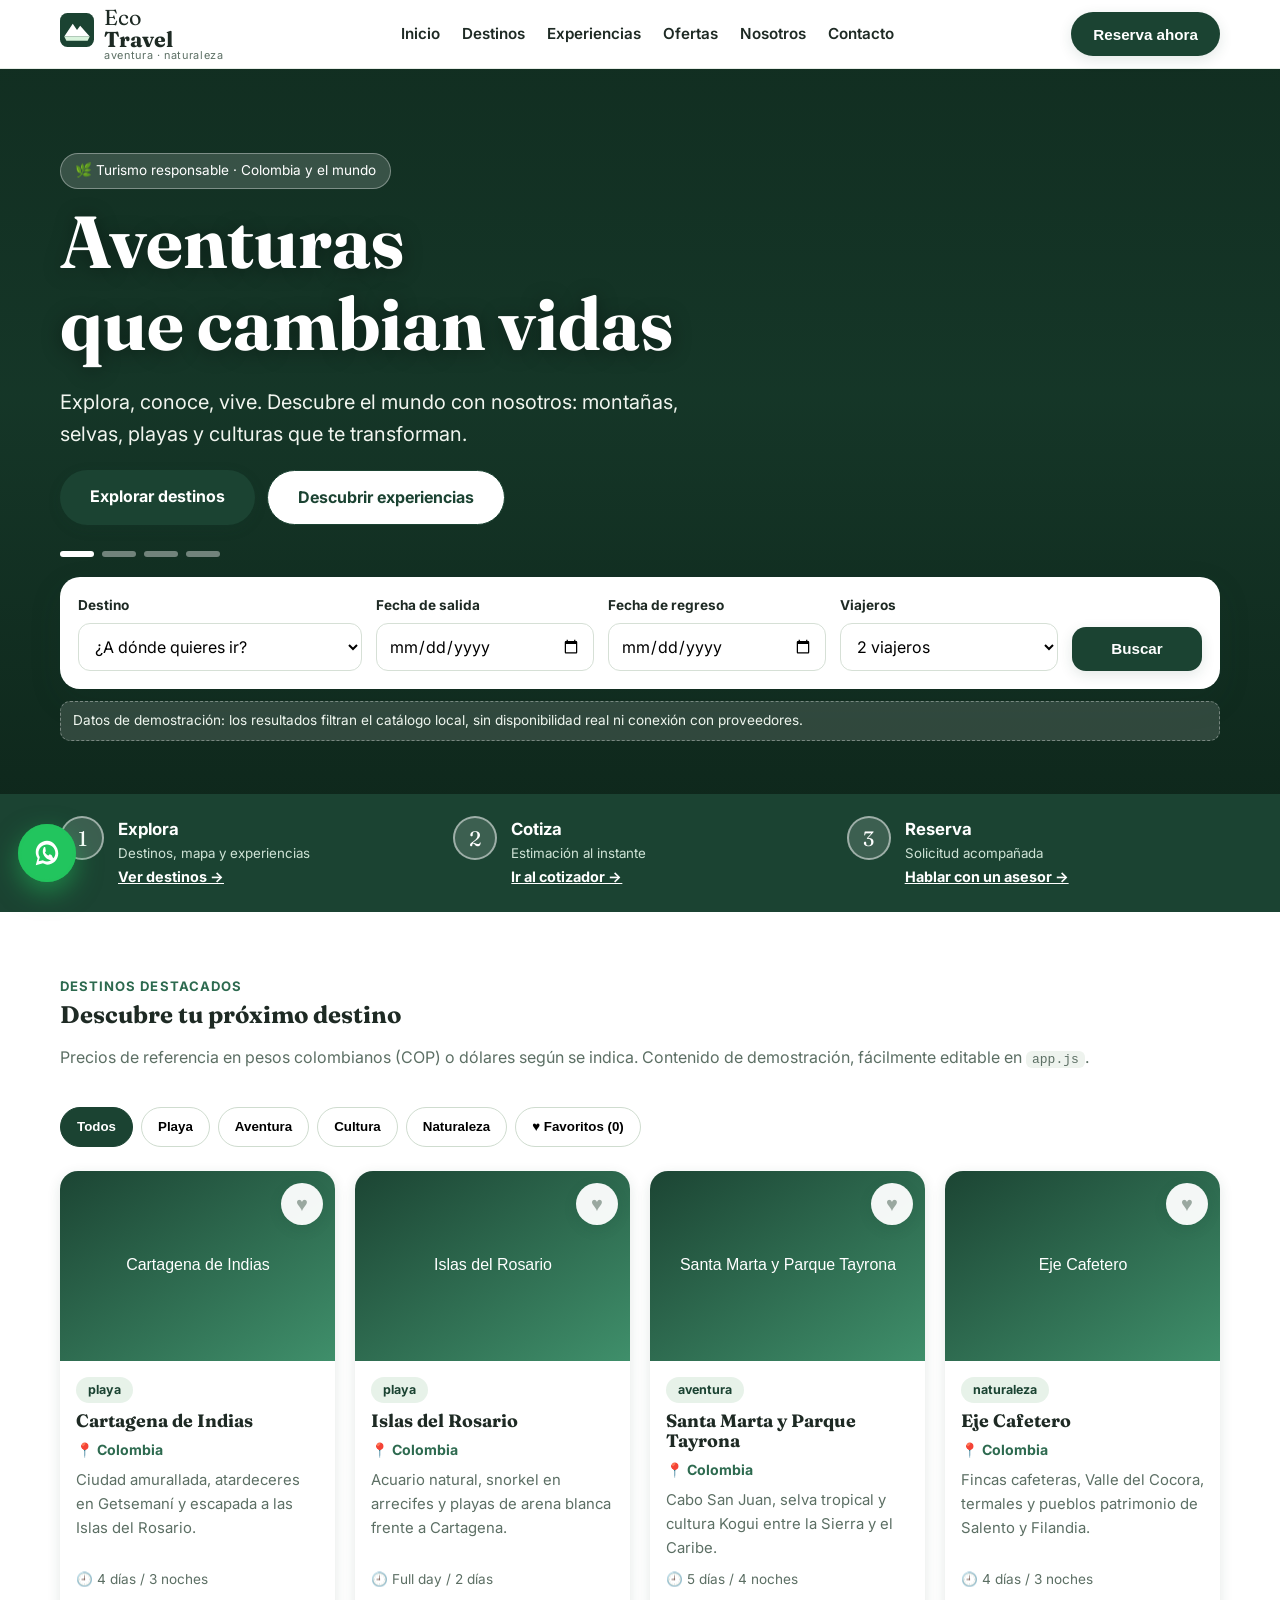
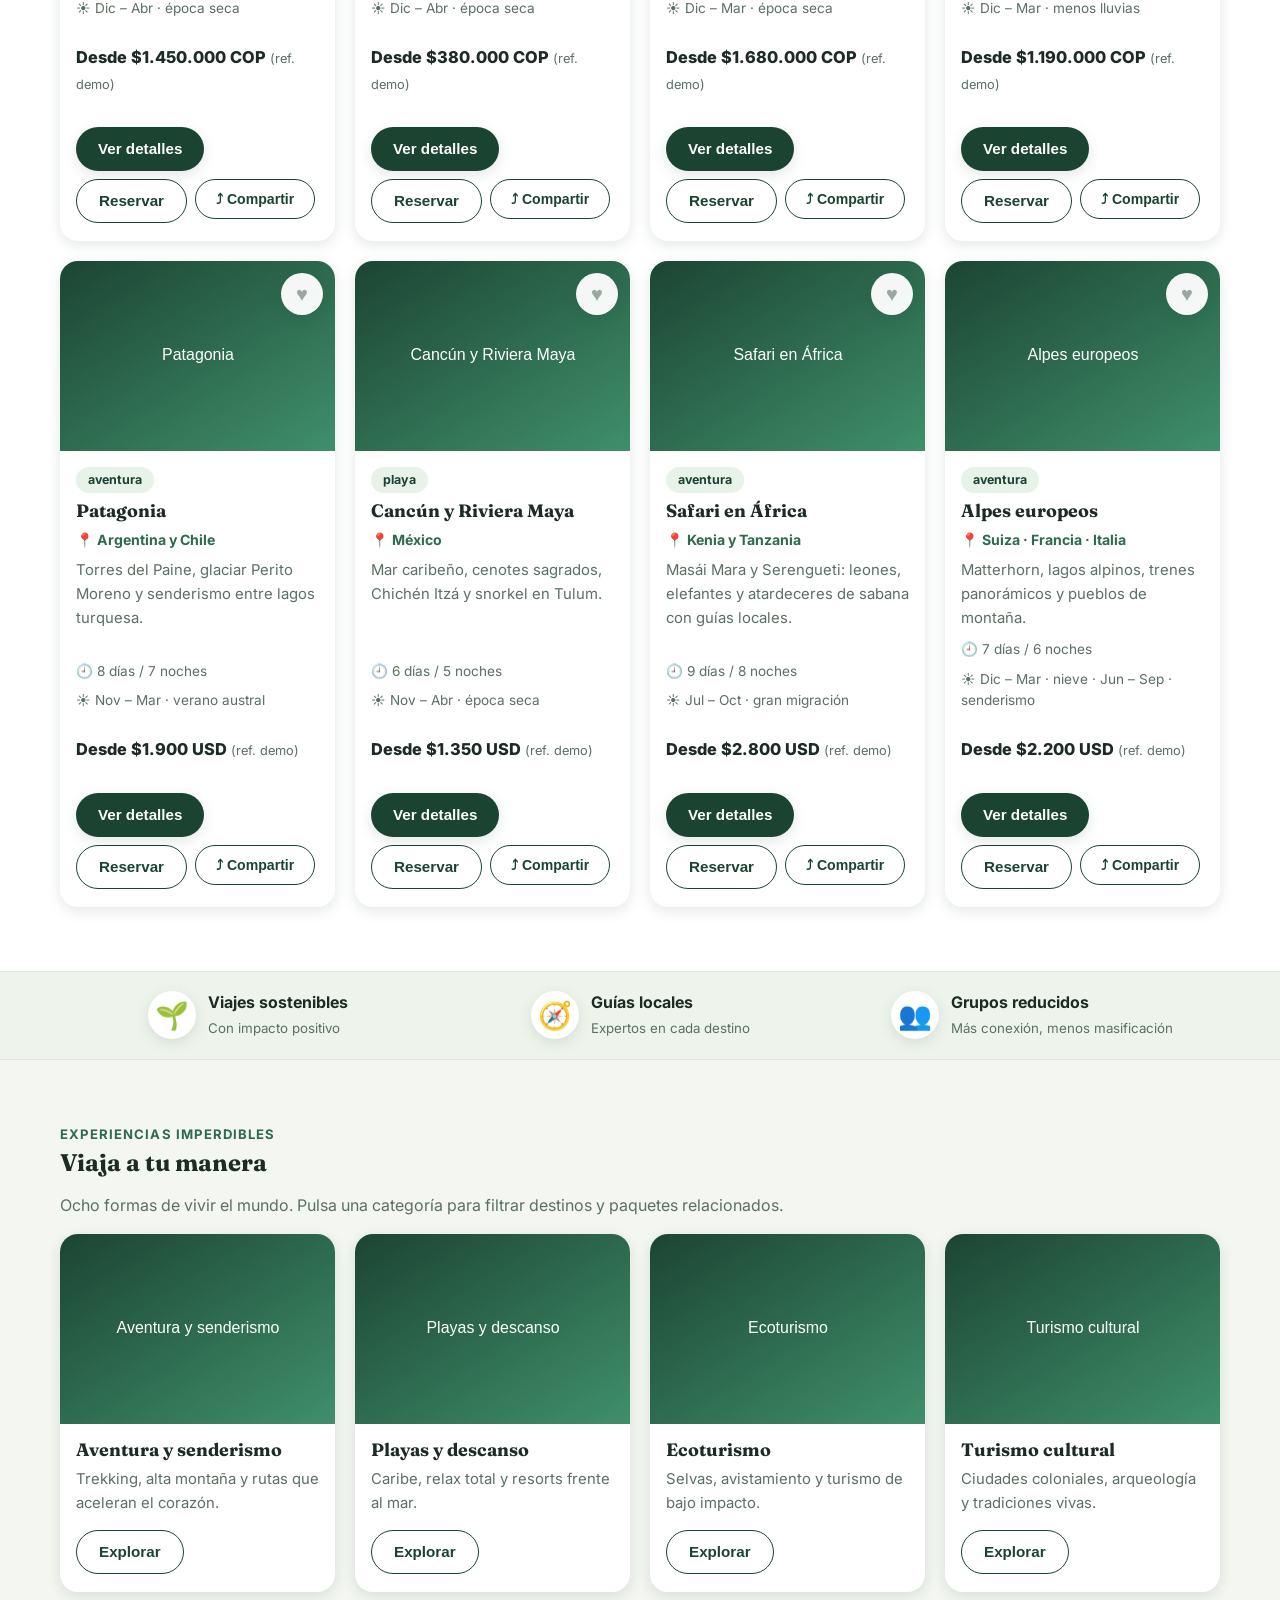
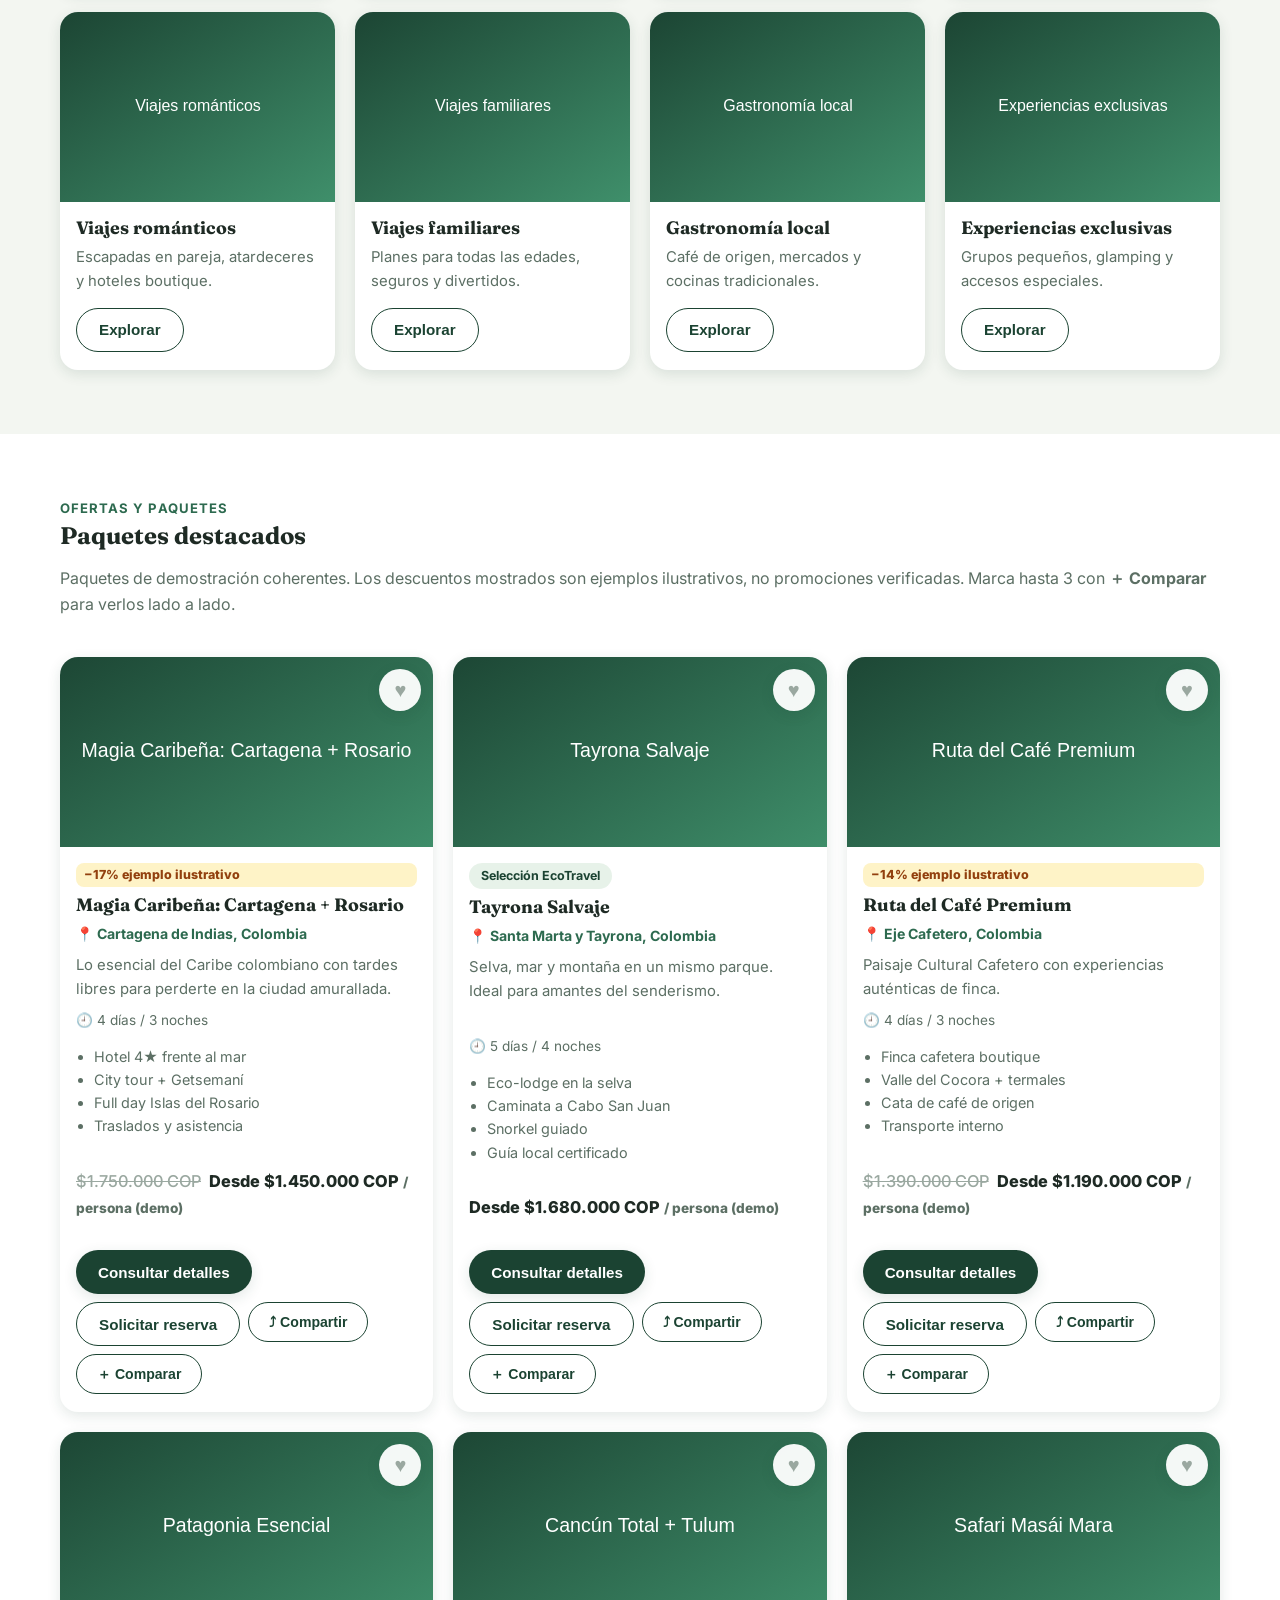
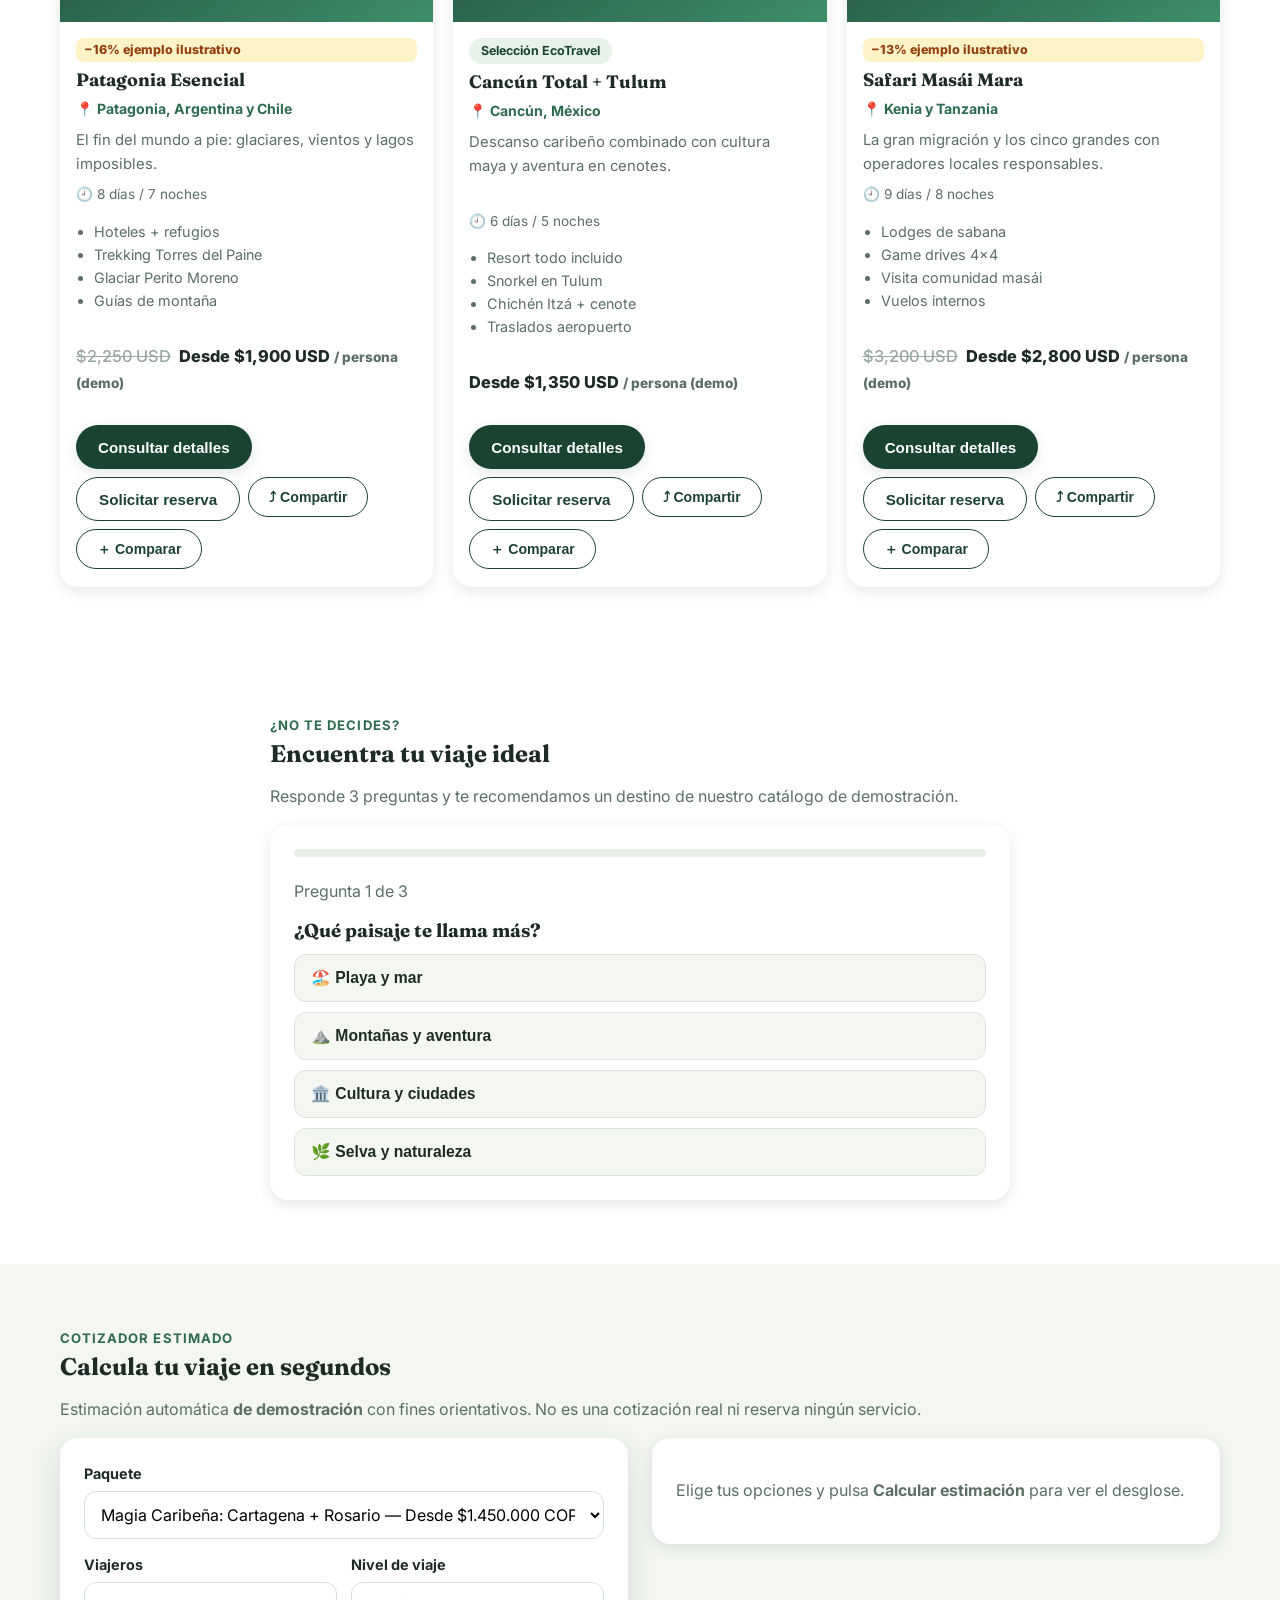
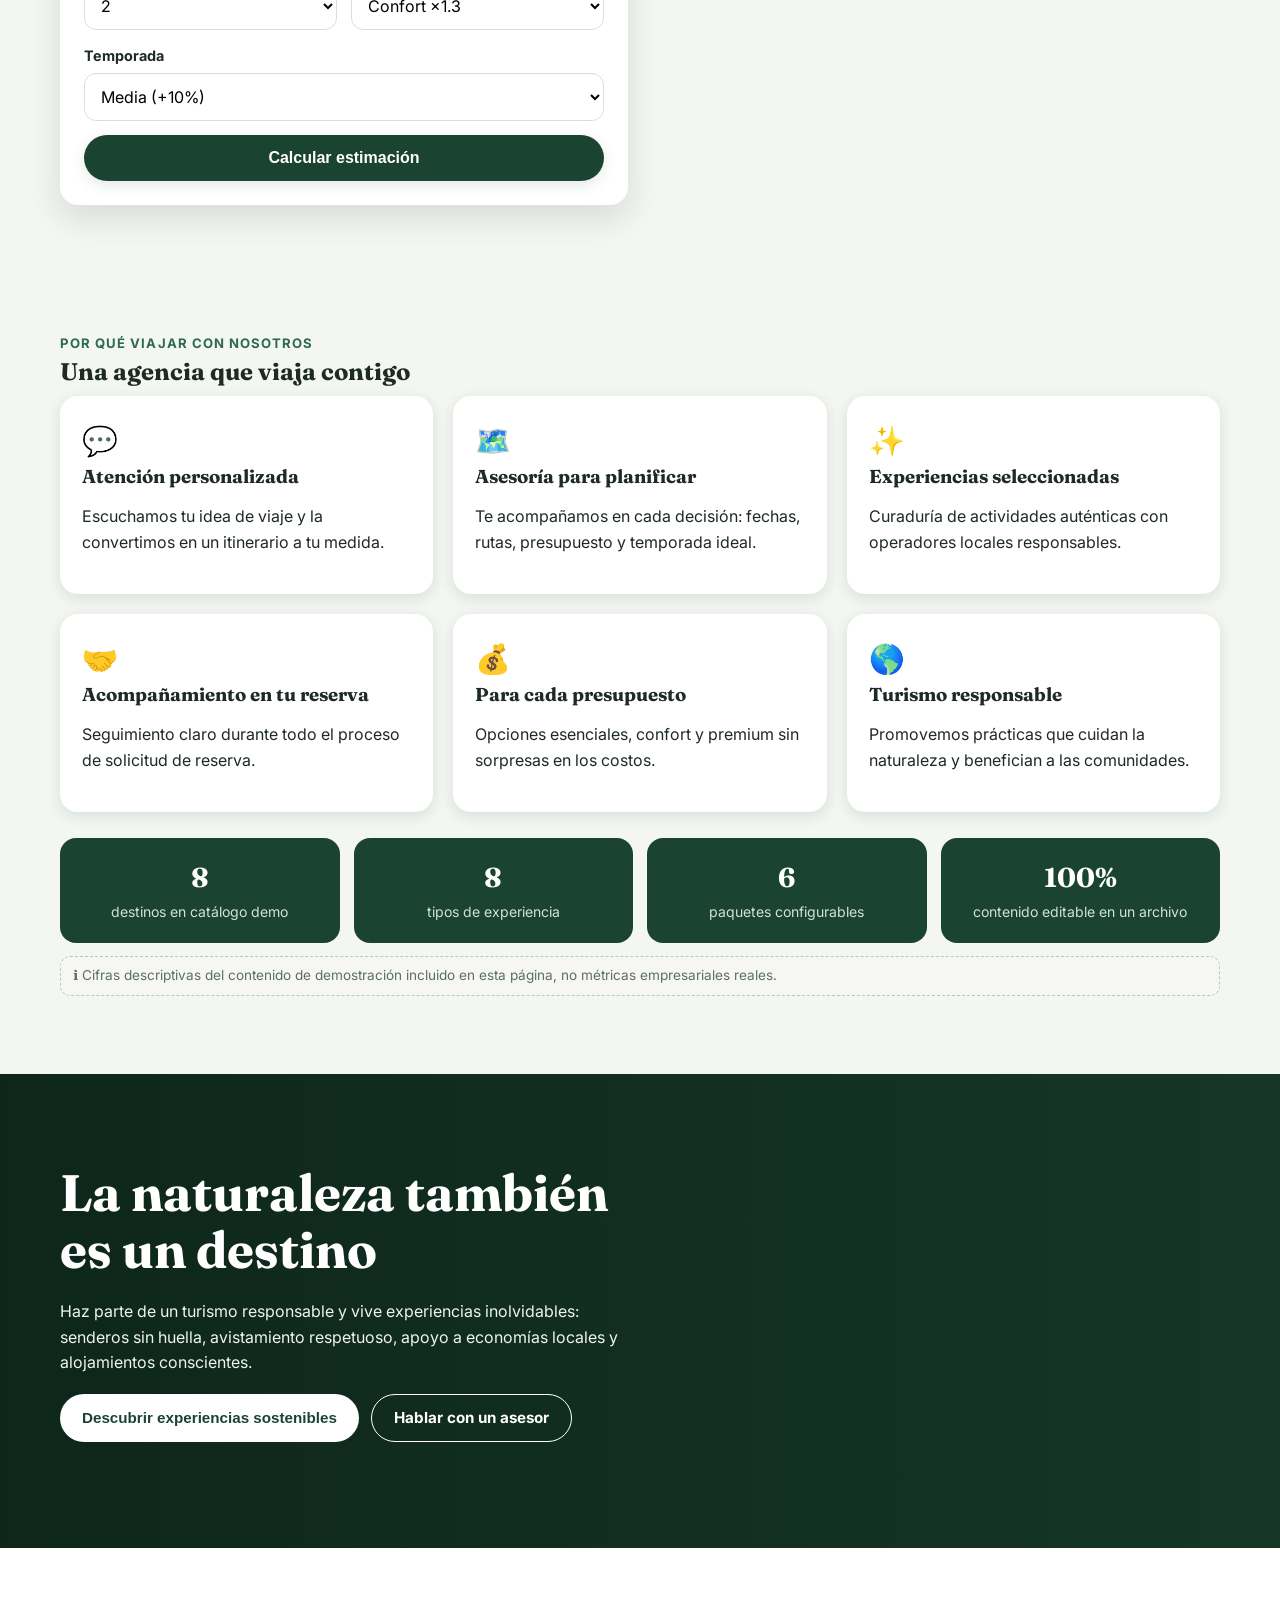
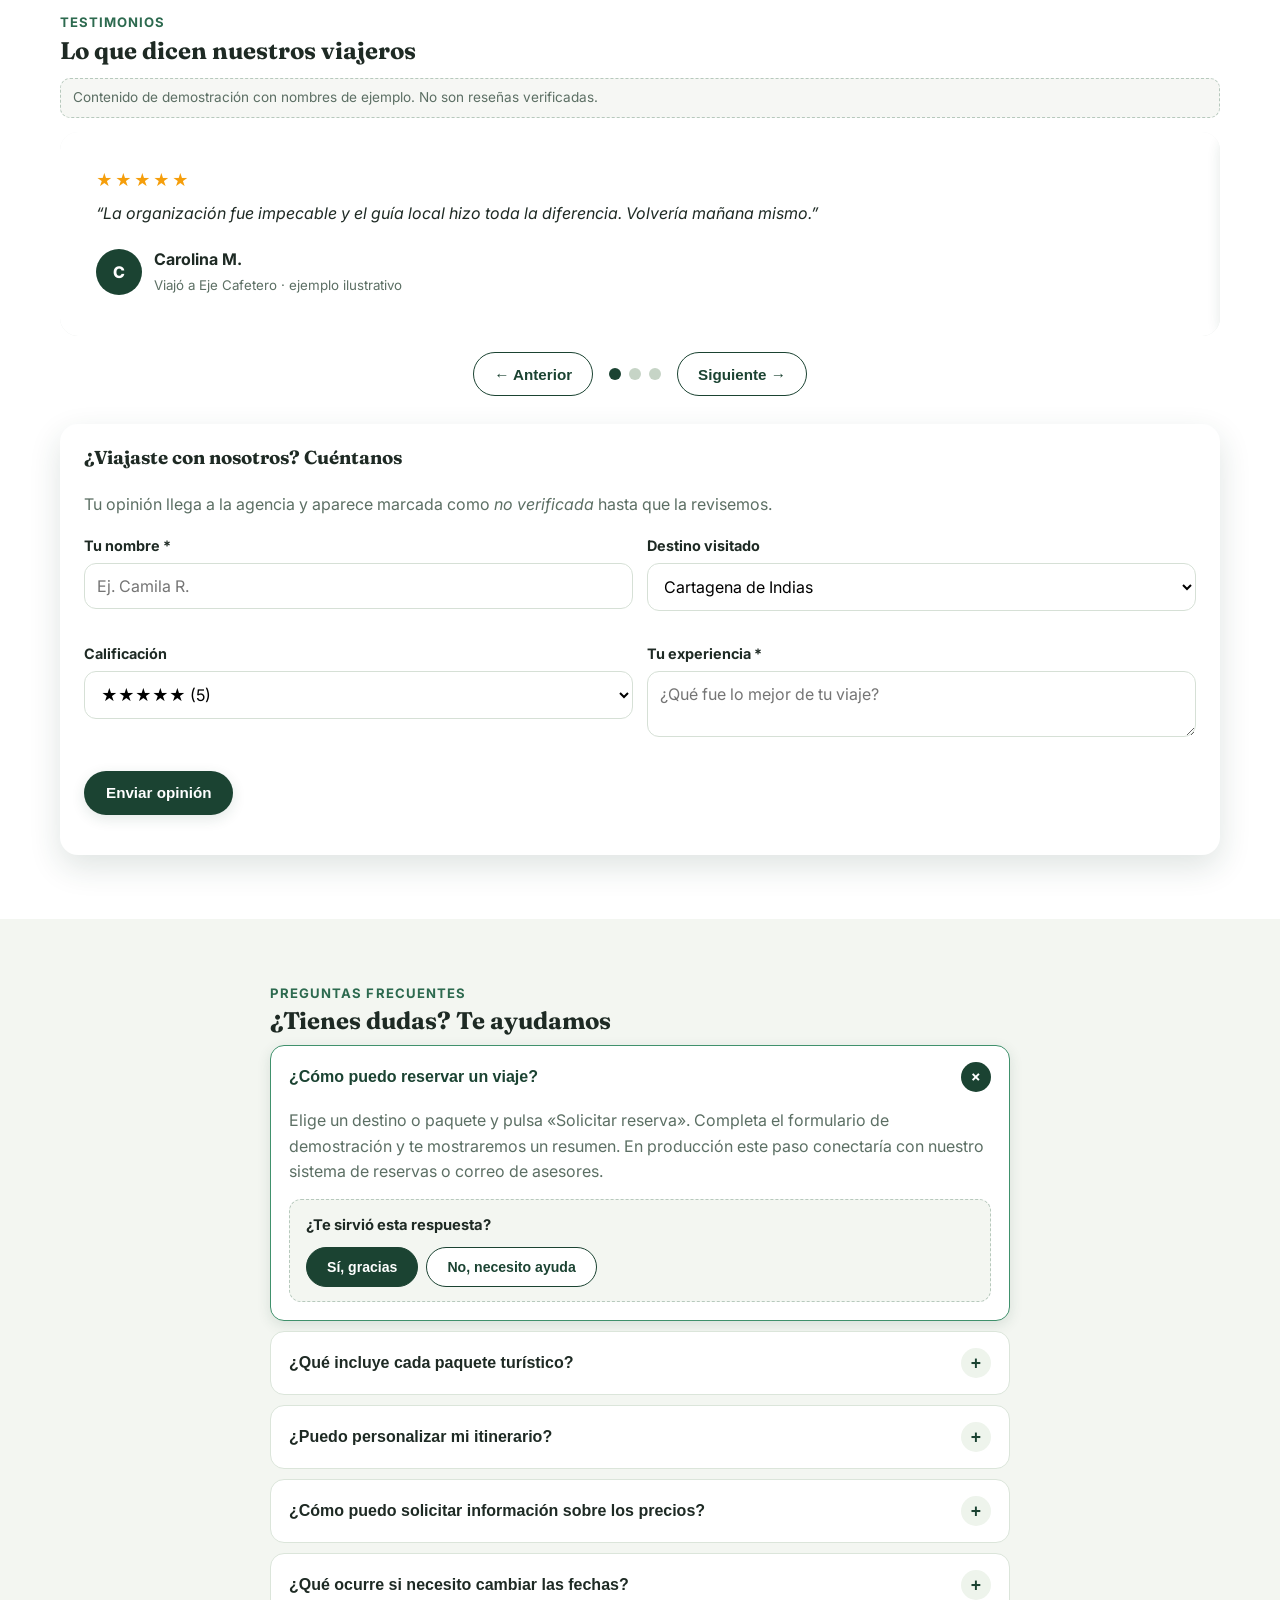
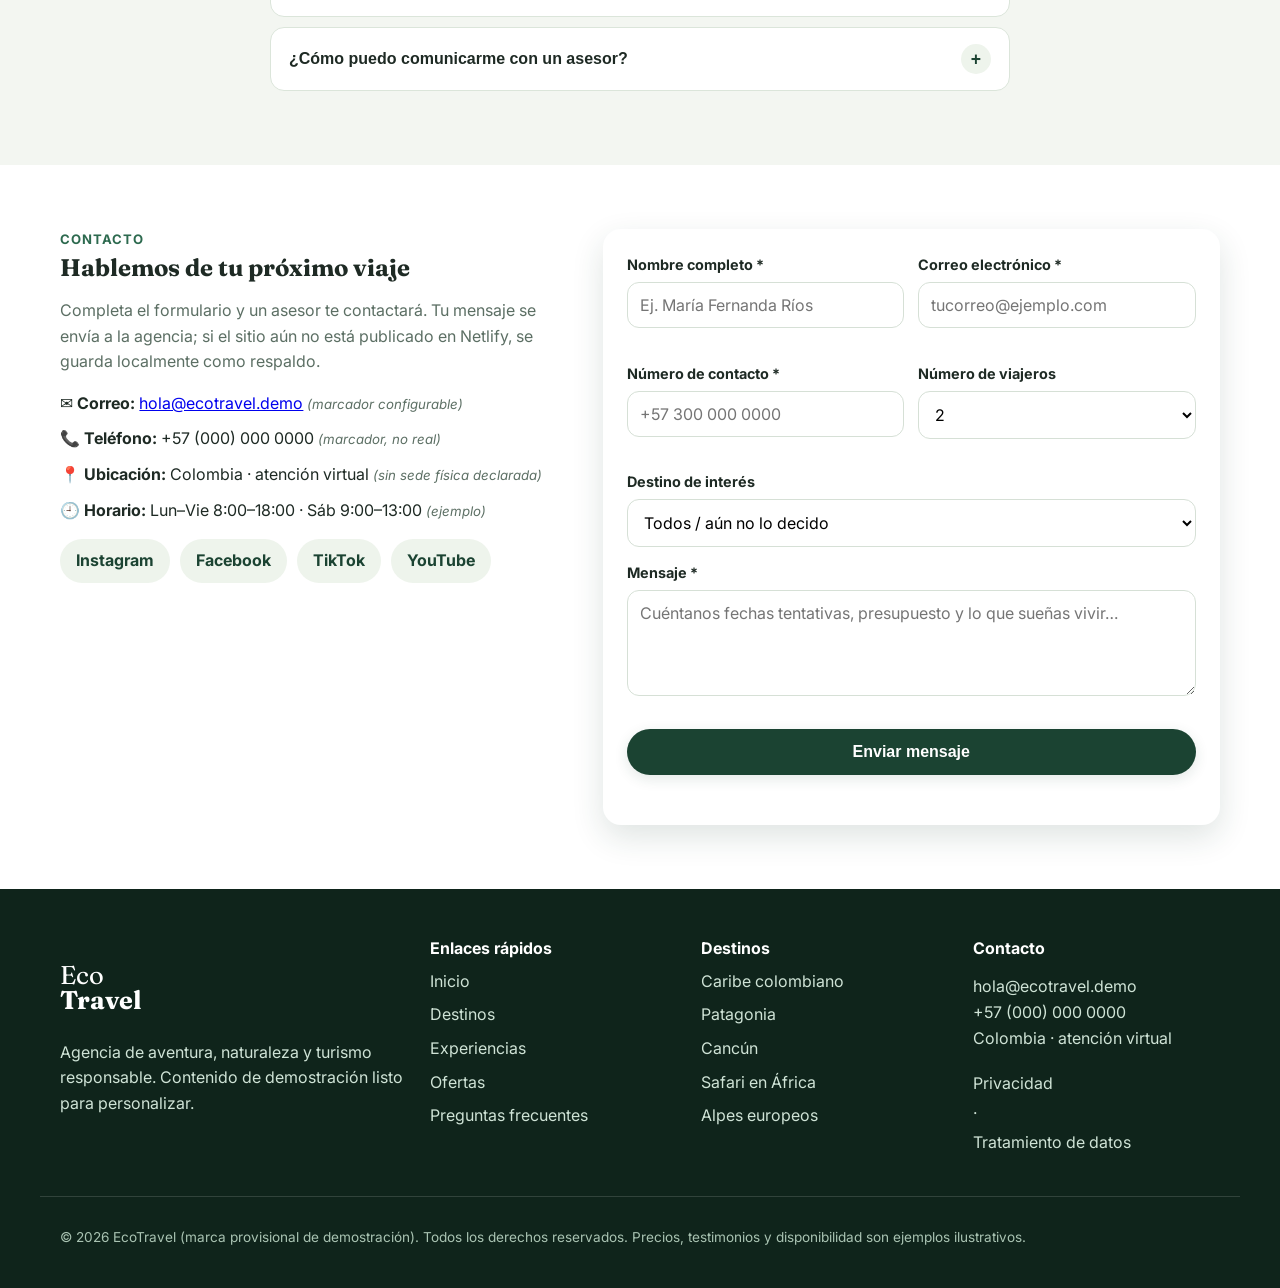
==== commit e5f84abb: "Activa Netlify Forms en contacto, reserva y opiniones" ====
--- a/index.html
+++ b/index.html
@@ -285,20 +285,22 @@
       <button class="btn btn-ghost" id="testiNext" aria-label="Testimonio siguiente">Siguiente →</button>
     </div>
     <div class="card form opinion">
-      <h3>¿Viajaste con nosotros? Cuéntanos (demo)</h3>
-      <p class="muted">Formulario de demostración: tu opinión se guarda solo en tu navegador y se marca como no verificada.</p>
-      <form id="opinionForm" novalidate>
+      <h3>¿Viajaste con nosotros? Cuéntanos</h3>
+      <p class="muted">Tu opinión llega a la agencia y aparece marcada como <em>no verificada</em> hasta que la revisemos.</p>
+      <form id="opinionForm" name="opinion" data-netlify="true" netlify-honeypot="bot-field" novalidate>
+        <input type="hidden" name="form-name" value="opinion">
+        <p hidden><label>No completar este campo: <input name="bot-field"></label></p>
         <div class="form-row">
-          <div class="form-group"><label for="oNombre">Tu nombre *</label><input id="oNombre" type="text" autocomplete="name" placeholder="Ej. Camila R."><small class="err" data-err="onombre"></small></div>
-          <div class="form-group"><label for="oDestino">Destino visitado</label><select id="oDestino"></select></div>
+          <div class="form-group"><label for="oNombre">Tu nombre *</label><input id="oNombre" name="nombre" type="text" autocomplete="name" placeholder="Ej. Camila R."><small class="err" data-err="onombre"></small></div>
+          <div class="form-group"><label for="oDestino">Destino visitado</label><select id="oDestino" name="destino"></select></div>
         </div>
         <div class="form-row">
           <div class="form-group"><label for="oStars">Calificación</label>
-            <select id="oStars"><option value="5">★★★★★ (5)</option><option value="4">★★★★ (4)</option><option value="3">★★★ (3)</option><option value="2">★★ (2)</option><option value="1">★ (1)</option></select>
+            <select id="oStars" name="estrellas"><option value="5">★★★★★ (5)</option><option value="4">★★★★ (4)</option><option value="3">★★★ (3)</option><option value="2">★★ (2)</option><option value="1">★ (1)</option></select>
           </div>
-          <div class="form-group"><label for="oMsg">Tu experiencia *</label><textarea id="oMsg" rows="2" placeholder="¿Qué fue lo mejor de tu viaje?"></textarea><small class="err" data-err="omensaje"></small></div>
-        </div>
-        <button type="submit" class="btn btn-primary">Publicar opinión (demo)</button>
+          <div class="form-group"><label for="oMsg">Tu experiencia *</label><textarea id="oMsg" name="mensaje" rows="2" placeholder="¿Qué fue lo mejor de tu viaje?"></textarea><small class="err" data-err="omensaje"></small></div>
+        </div>
+        <button type="submit" class="btn btn-primary">Enviar opinión</button>
         <p class="form-status" id="opinionStatus" role="status" aria-live="polite"></p>
       </form>
     </div>
@@ -320,7 +322,7 @@
     <div>
       <p class="kicker">Contacto</p>
       <h2>Hablemos de tu próximo viaje</h2>
-      <p class="muted">Completa el formulario y un asesor te contactará. <strong>Modo demostración:</strong> el mensaje se guarda localmente en tu navegador; para producción conecta un servicio real (ver <code>README.md</code>).</p>
+      <p class="muted">Completa el formulario y un asesor te contactará. Tu mensaje se envía a la agencia; si el sitio aún no está publicado en Netlify, se guarda localmente como respaldo.</p>
       <ul class="contact-info">
         <li><strong>✉️ Correo:</strong> <a href="mailto:hola@ecotravel.demo">hola@ecotravel.demo</a> <em>(marcador configurable)</em></li>
         <li><strong>📞 Teléfono:</strong> +57 (000) 000 0000 <em>(marcador, no real)</em></li>
@@ -334,7 +336,9 @@
         <a href="#" aria-label="YouTube (configurable)" data-social>YouTube</a>
       </div>
     </div>
-    <form class="card form" id="contactForm" novalidate>
+    <form class="card form" id="contactForm" name="contacto" data-netlify="true" netlify-honeypot="bot-field" novalidate>
+      <input type="hidden" name="form-name" value="contacto">
+      <p hidden><label>No completar este campo: <input name="bot-field"></label></p>
       <div class="form-row">
         <div class="form-group"><label for="cNombre">Nombre completo *</label><input id="cNombre" name="nombre" type="text" autocomplete="name" placeholder="Ej. María Fernanda Ríos"><small class="err" data-err="nombre"></small></div>
         <div class="form-group"><label for="cEmail">Correo electrónico *</label><input id="cEmail" name="email" type="email" autocomplete="email" placeholder="tucorreo@ejemplo.com"><small class="err" data-err="email"></small></div>
@@ -393,8 +397,10 @@
     <div class="modal-body">
       <p class="kicker">Solicitud de reserva · demostración</p>
       <h2 id="bookingTitle">Reservar viaje</h2>
-      <p class="muted">Sin pagos ni confirmaciones reales. Al enviar, guardamos tu solicitud localmente y te mostramos el resumen.</p>
-      <form id="bookingForm" novalidate>
+      <p class="muted">Sin pagos en línea. Al enviar, tu solicitud llega a la agencia (o se guarda localmente si el sitio no está publicado).</p>
+      <form id="bookingForm" name="reserva" data-netlify="true" netlify-honeypot="bot-field" novalidate>
+        <input type="hidden" name="form-name" value="reserva">
+        <p hidden><label>No completar este campo: <input name="bot-field"></label></p>
         <div class="form-group"><label for="bPaquete">Paquete / destino</label><input id="bPaquete" name="paquete" type="text" readonly></div>
         <div class="form-row">
           <div class="form-group"><label for="bNombre">Nombre completo *</label><input id="bNombre" name="nombre" type="text" autocomplete="name"><small class="err" data-err="bnombre"></small></div>
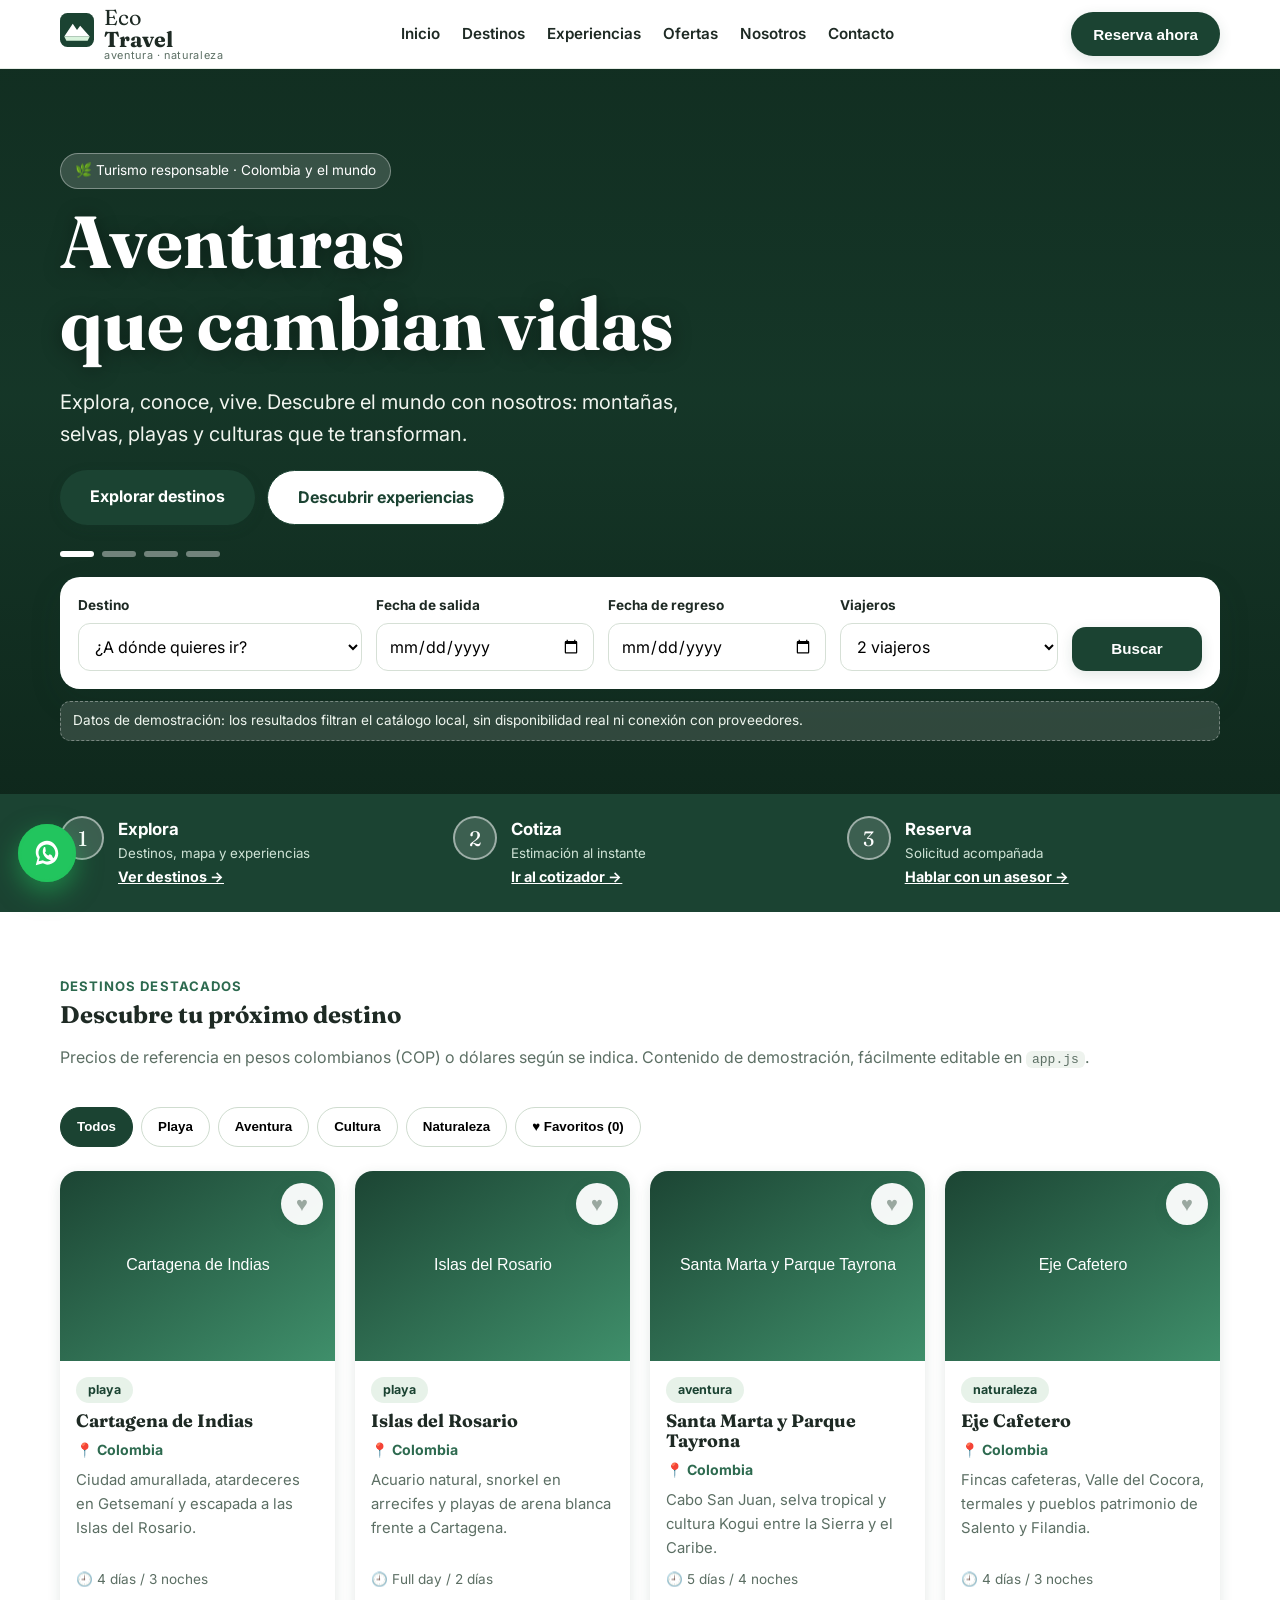
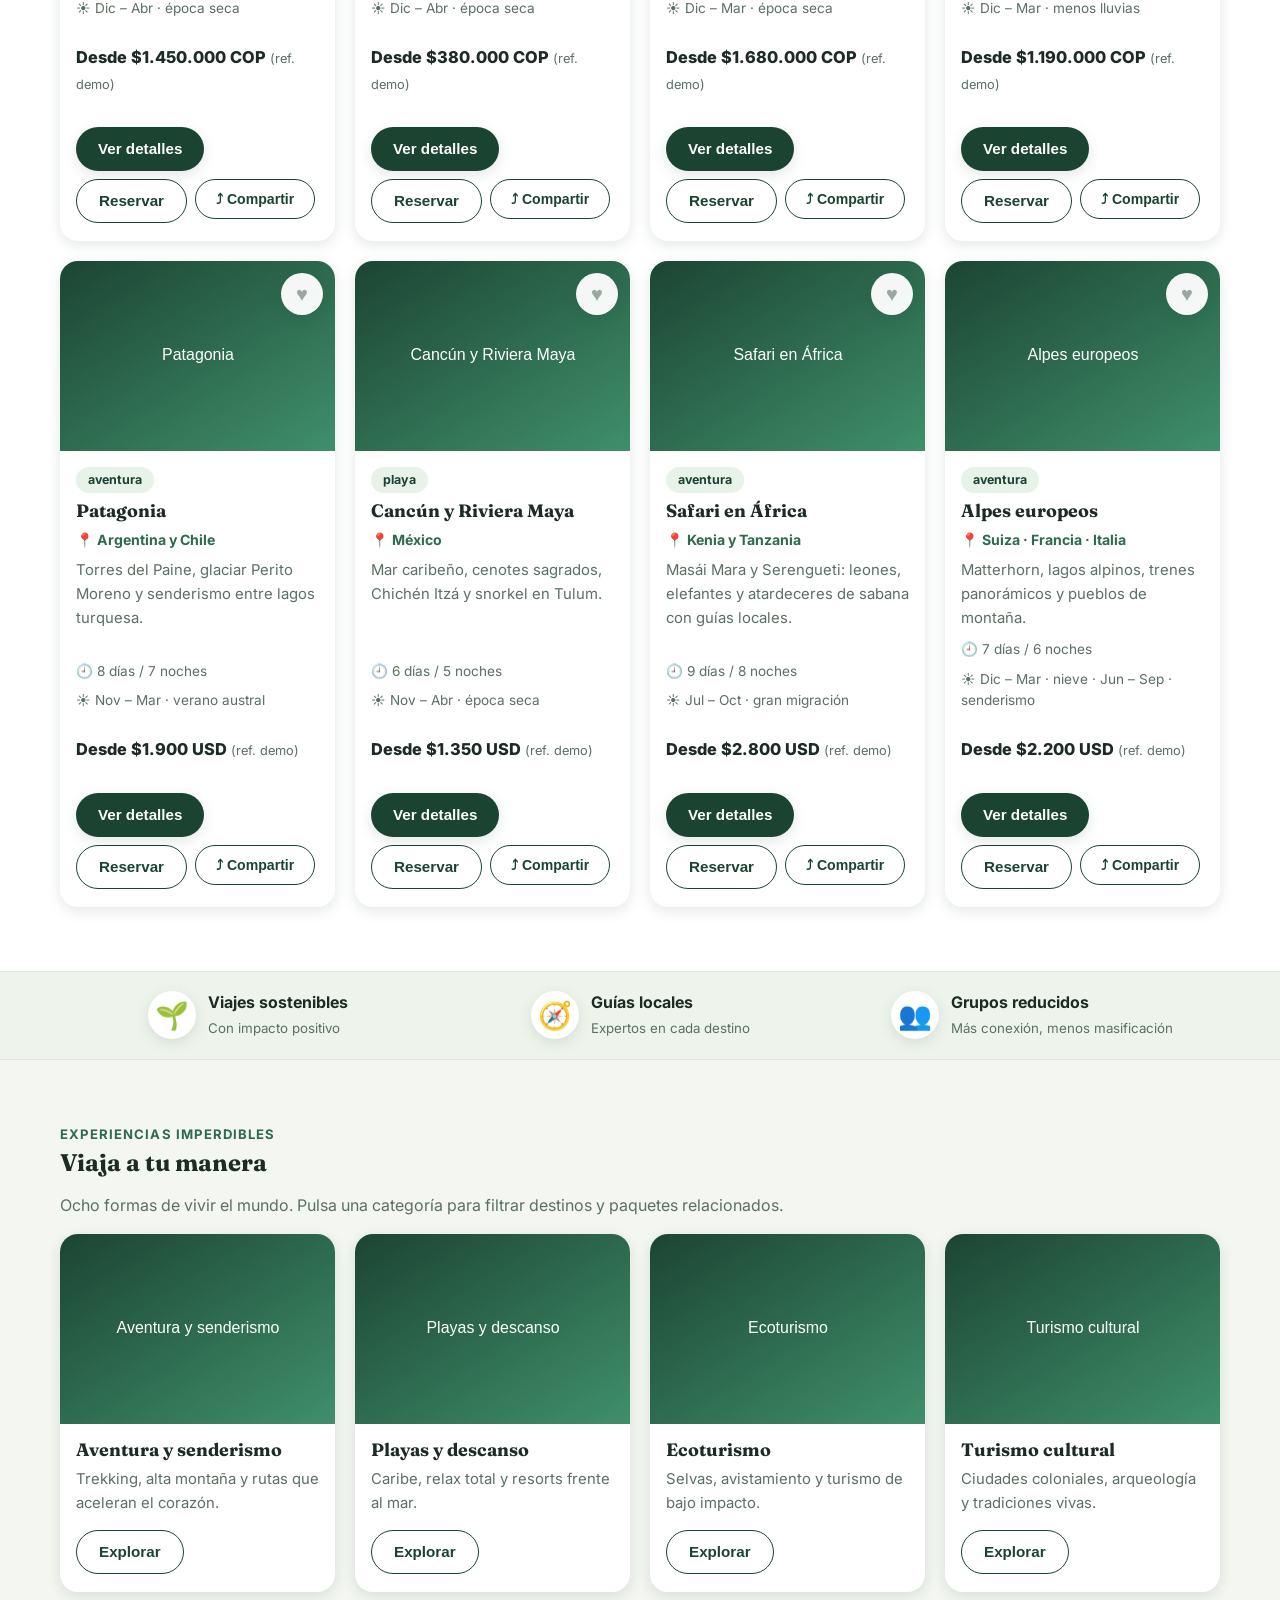
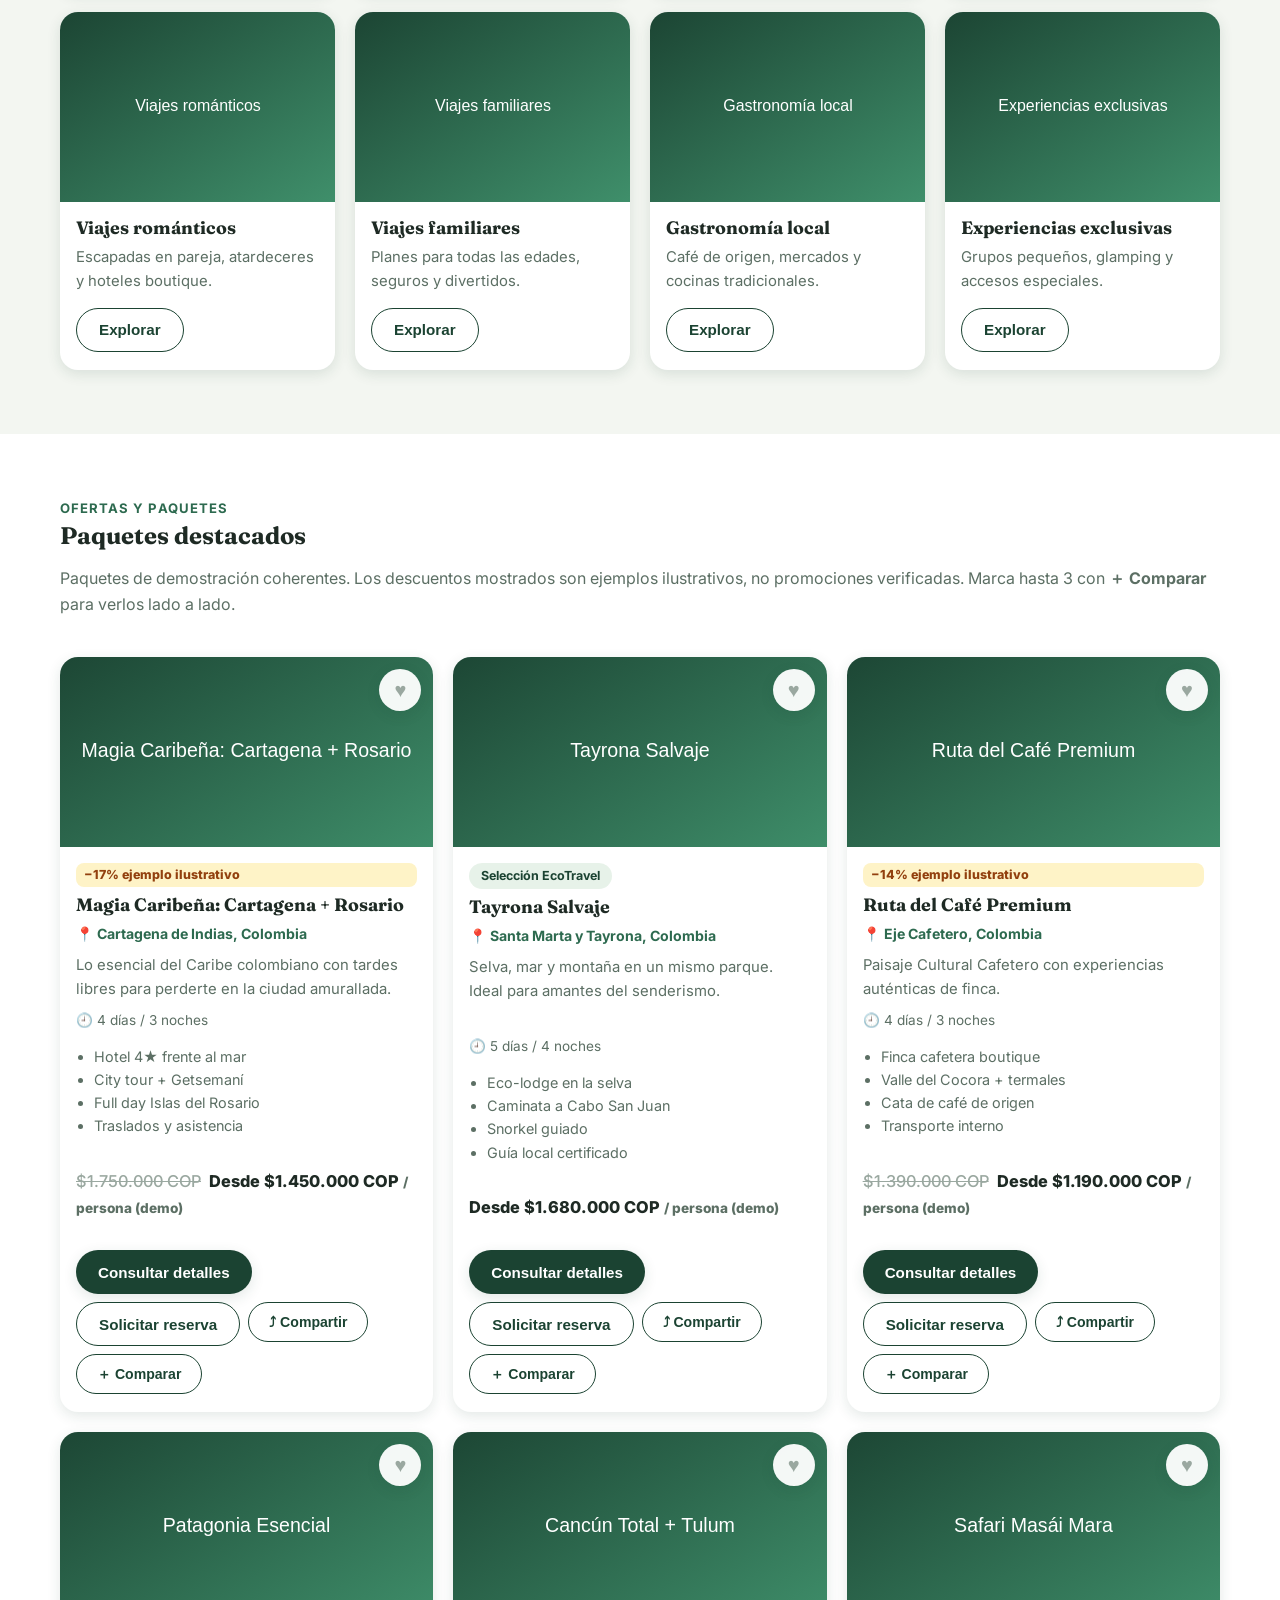
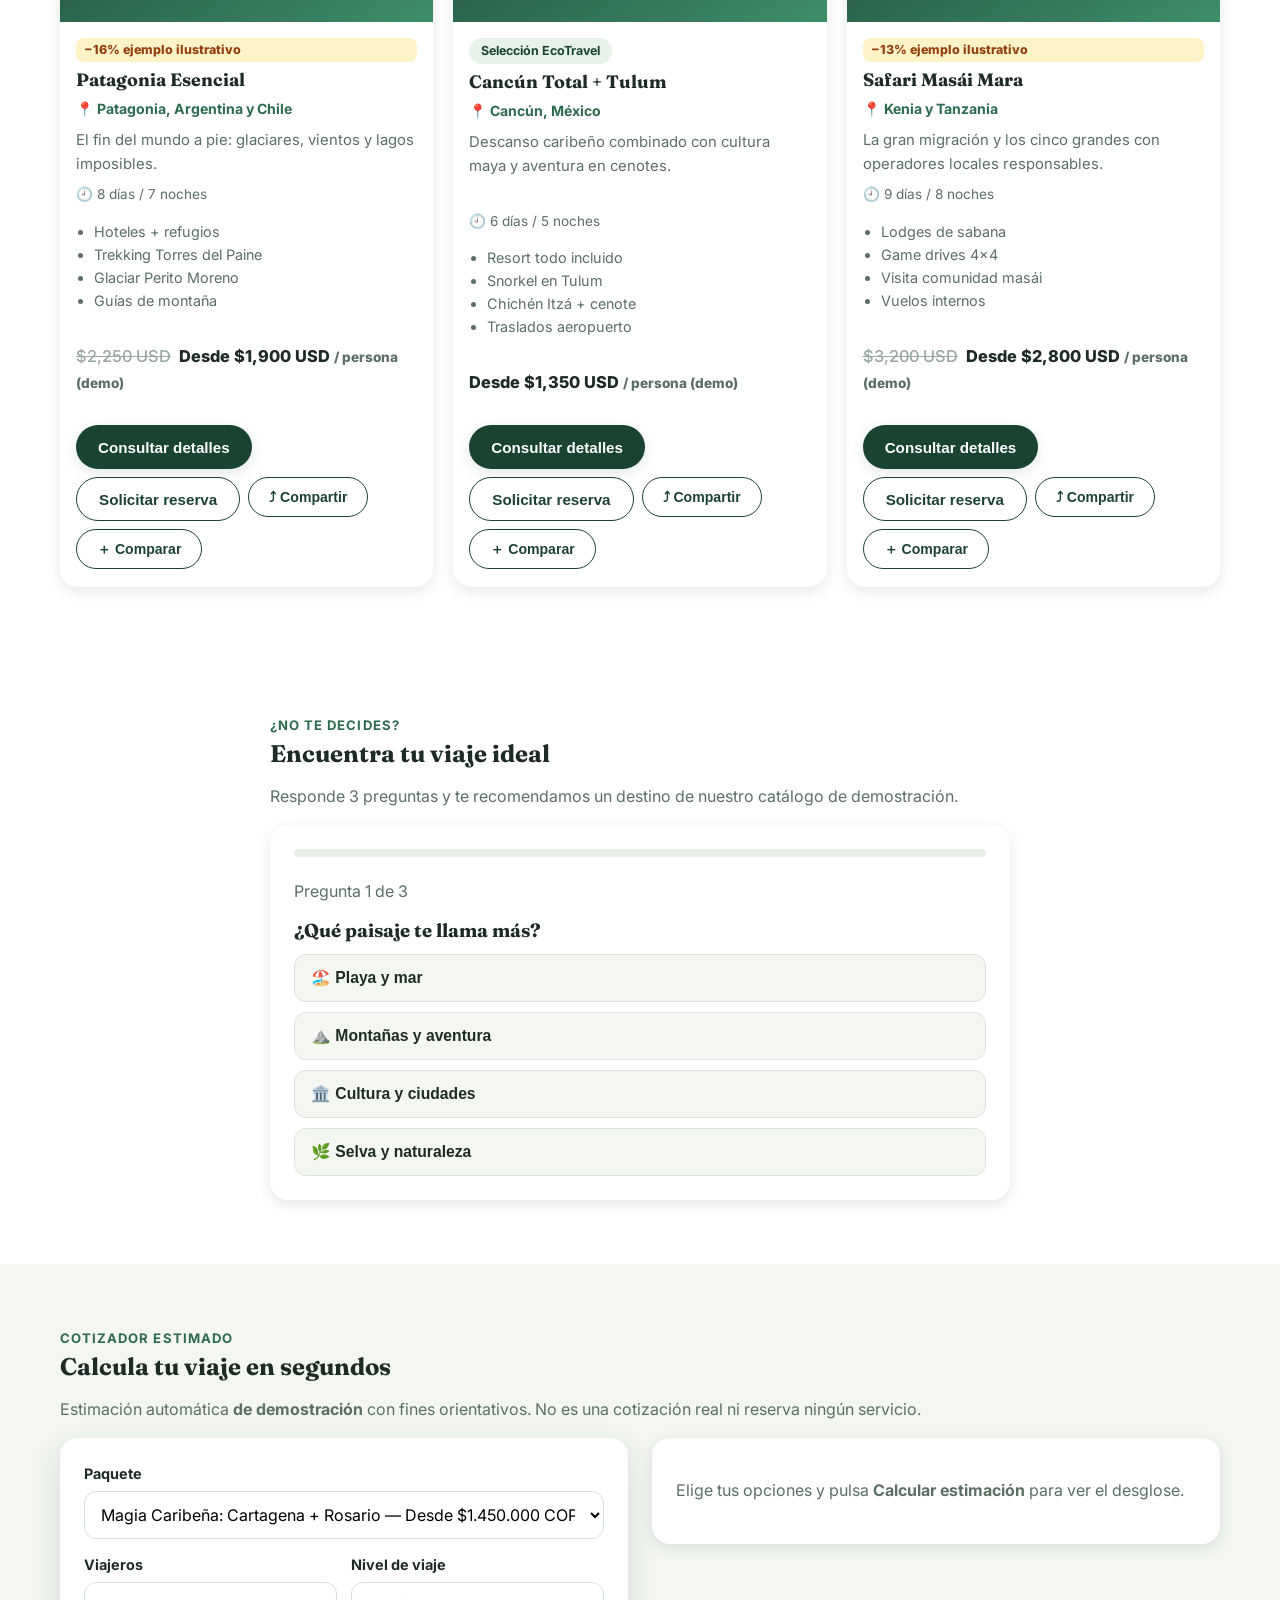
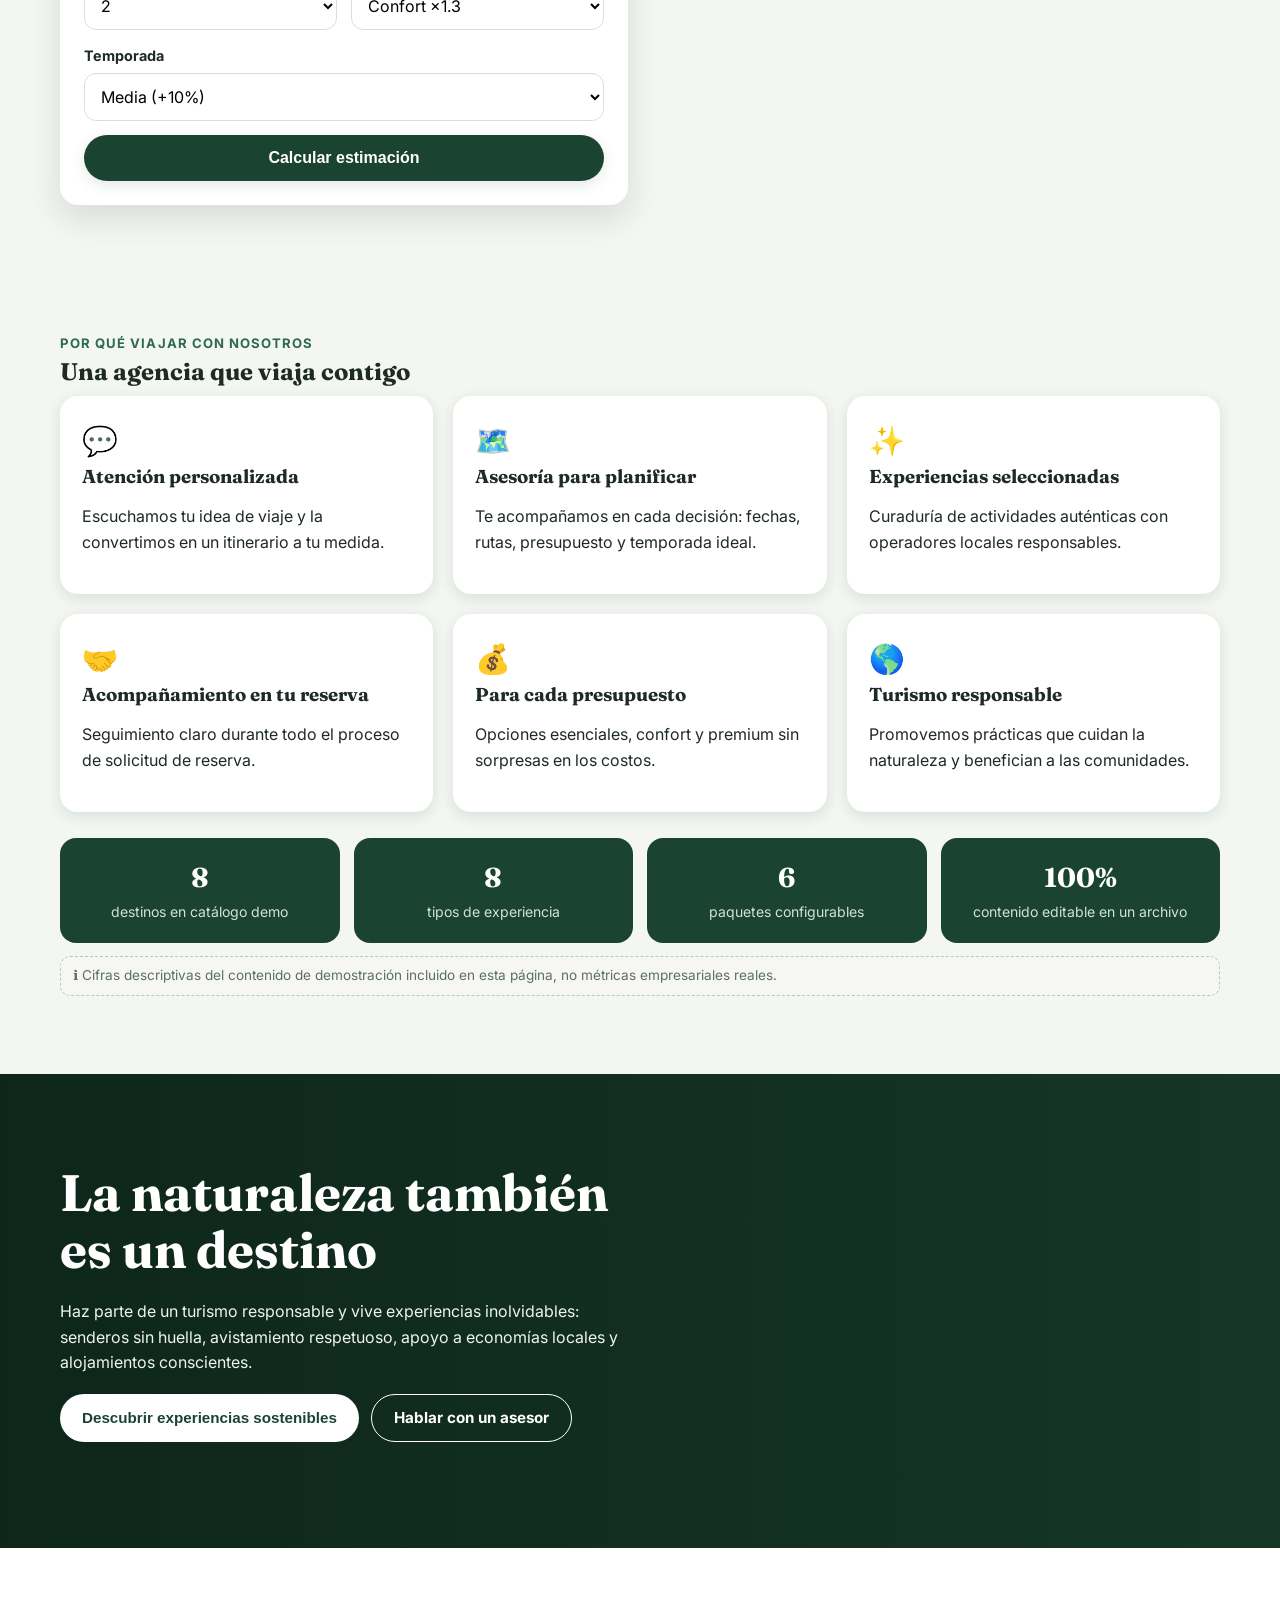
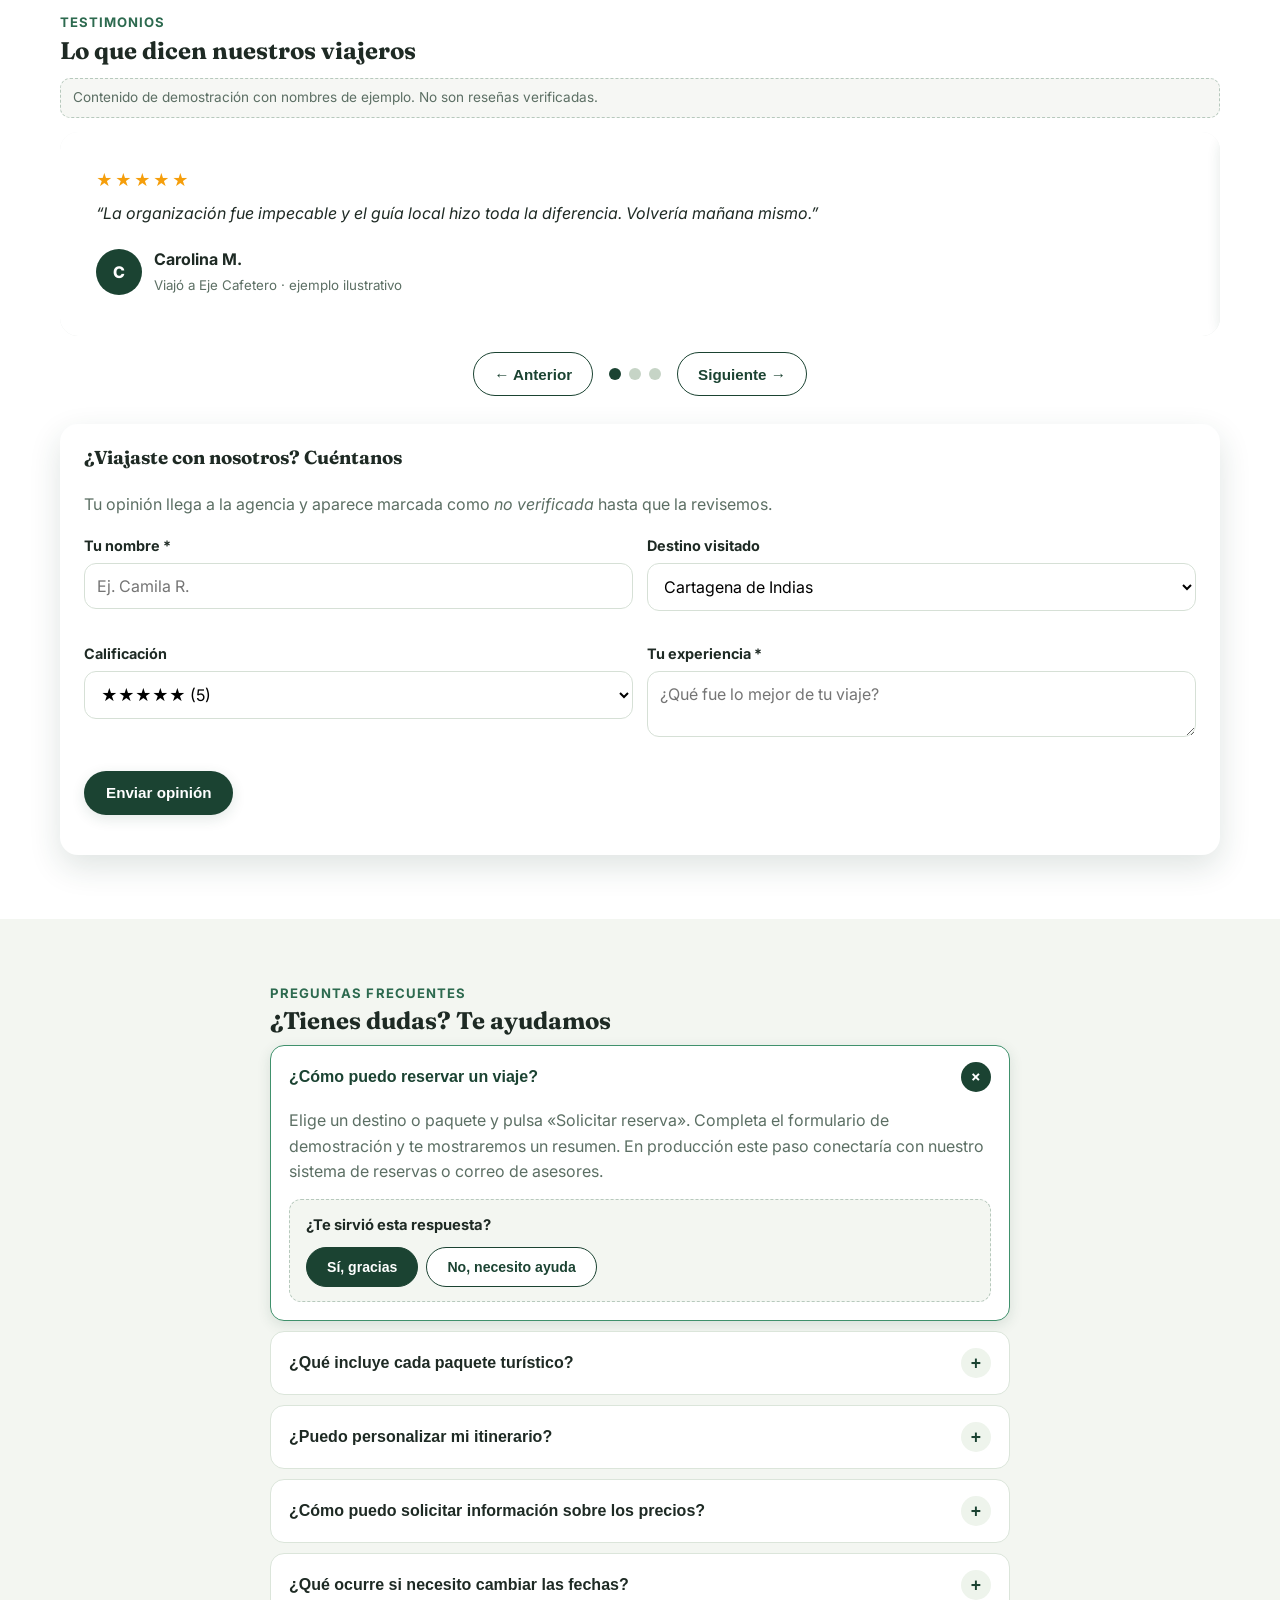
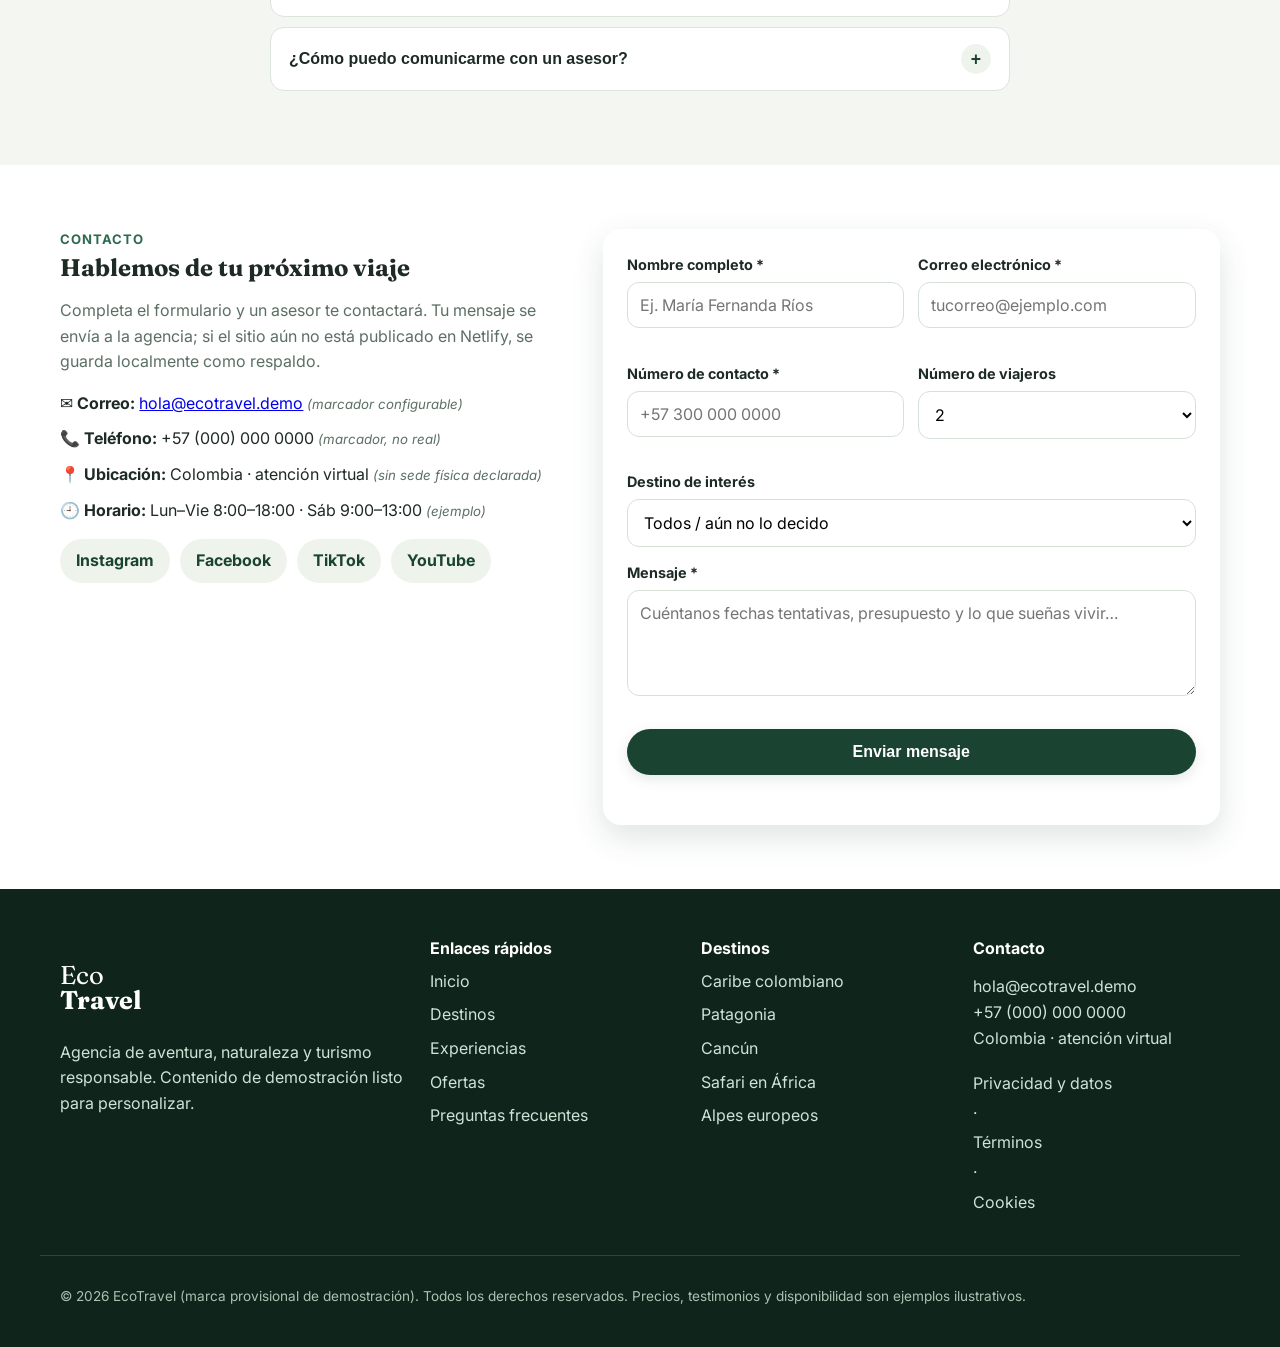
==== commit cf2c5401: "Agrega vista previa (Open Graph), pagina 404 y paginas legales" ====
--- a/index.html
+++ b/index.html
@@ -5,6 +5,37 @@
 <meta name="viewport" content="width=device-width, initial-scale=1.0">
 <title>EcoTravel — Aventuras que cambian vidas | Agencia de viajes y turismo</title>
 <meta name="description" content="EcoTravel: agencia de viajes de aventura, naturaleza y turismo responsable. Descubre Cartagena, Tayrona, Eje Cafetero, Patagonia, Cancún, safaris y Alpes. Paquetes de demostración configurables.">
+<!-- Vista previa al compartir (Open Graph / Twitter). ⚠️ Actualiza "og:url" y "canonical" cuando tengas dominio propio. -->
+<link rel="canonical" href="https://ecotravel-colombia.netlify.app/">
+<meta property="og:type" content="website">
+<meta property="og:site_name" content="EcoTravel">
+<meta property="og:locale" content="es_CO">
+<meta property="og:title" content="EcoTravel — Aventuras que cambian vidas">
+<meta property="og:description" content="Agencia de viajes de aventura, naturaleza y turismo responsable. Destinos en Colombia y el mundo con asesoría personalizada.">
+<meta property="og:url" content="https://ecotravel-colombia.netlify.app/">
+<meta property="og:image" content="https://images.unsplash.com/photo-1506905925346-21bda4d32df4?auto=format&fit=crop&w=1200&h=630&q=80">
+<meta property="og:image:width" content="1200">
+<meta property="og:image:height" content="630">
+<meta property="og:image:alt" content="Montañas y lago al atardecer — EcoTravel">
+<meta name="twitter:card" content="summary_large_image">
+<meta name="twitter:title" content="EcoTravel — Aventuras que cambian vidas">
+<meta name="twitter:description" content="Agencia de viajes de aventura, naturaleza y turismo responsable.">
+<meta name="twitter:image" content="https://images.unsplash.com/photo-1506905925346-21bda4d32df4?auto=format&fit=crop&w=1200&h=630&q=80">
+<meta name="theme-color" content="#1b4332">
+<script type="application/ld+json">
+{
+  "@context": "https://schema.org",
+  "@type": "TravelAgency",
+  "name": "EcoTravel",
+  "description": "Agencia de viajes de aventura, naturaleza y turismo responsable.",
+  "url": "https://ecotravel-colombia.netlify.app/",
+  "image": "https://images.unsplash.com/photo-1506905925346-21bda4d32df4?auto=format&fit=crop&w=1200&h=630&q=80",
+  "areaServed": "CO",
+  "knowsLanguage": ["es"],
+  "priceRange": "$$",
+  "email": "hola@ecotravel.demo"
+}
+</script>
 <link rel="icon" href="data:image/svg+xml,%3Csvg xmlns='http://www.w3.org/2000/svg' viewBox='0 0 64 64'%3E%3Crect width='64' height='64' rx='14' fill='%231b4332'/%3E%3Cpath d='M8 44 L24 20 L32 32 L38 24 L56 44 Z' fill='%23ffffff'/%3E%3Cpath d='M8 44 L56 44 L52 52 L12 52 Z' fill='%23d8f3dc'/%3E%3C/svg%3E">
 <link rel="preconnect" href="https://fonts.googleapis.com">
 <link rel="preconnect" href="https://fonts.gstatic.com" crossorigin>
@@ -364,7 +395,7 @@
     </div>
     <nav aria-label="Enlaces rápidos"><h3>Enlaces rápidos</h3><a href="#inicio">Inicio</a><a href="#destinos">Destinos</a><a href="#experiencias">Experiencias</a><a href="#ofertas">Ofertas</a><a href="#faq">Preguntas frecuentes</a></nav>
     <nav aria-label="Categorías"><h3>Destinos</h3><a href="#destinos">Caribe colombiano</a><a href="#destinos">Patagonia</a><a href="#destinos">Cancún</a><a href="#destinos">Safari en África</a><a href="#destinos">Alpes europeos</a></nav>
-    <div><h3>Contacto</h3><p class="muted-light">hola@ecotravel.demo<br>+57 (000) 000 0000<br>Colombia · atención virtual</p><p class="muted-light"><a href="#" data-social>Privacidad</a> · <a href="#" data-social>Tratamiento de datos</a></p></div>
+    <div><h3>Contacto</h3><p class="muted-light">hola@ecotravel.demo<br>+57 (000) 000 0000<br>Colombia · atención virtual</p><p class="muted-light"><a href="privacidad.html">Privacidad y datos</a> · <a href="terminos.html">Términos</a> · <a href="cookies.html">Cookies</a></p></div>
   </div>
   <div class="container footer-bottom"><p>© 2026 EcoTravel (marca provisional de demostración). Todos los derechos reservados. Precios, testimonios y disponibilidad son ejemplos ilustrativos.</p></div>
 </footer>
--- a/styles.css
+++ b/styles.css
@@ -308,3 +308,26 @@
   .share-pop{right:auto;left:0}
   .hero-dots{margin-bottom:14px}
 }
+
+/* PÁGINAS LEGALES Y 404 */
+.page-head{position:sticky;top:0;z-index:50;background:rgba(255,255,255,.95);backdrop-filter:blur(10px);border-bottom:1px solid #e5ece6}
+.page-head .container{display:flex;align-items:center;justify-content:space-between;gap:16px;min-height:64px}
+.mini-nav a{color:var(--ink);text-decoration:none;font-weight:600;font-size:.95rem;margin-left:16px}
+.mini-nav a:hover{color:var(--forest-2)}
+.page-main{padding:44px 0 64px}
+.legal h1{font-size:clamp(1.8rem,4vw,2.6rem)}
+.legal h2{font-size:1.25rem;margin-top:1.8em;color:var(--forest)}
+.legal ul{padding-left:20px}
+.legal li{margin-bottom:6px}
+.legal .updated{font-size:.85rem;color:var(--muted)}
+.legal .note{background:#fffbe9;border:1px solid #f2e2a8;border-left:4px solid var(--accent);padding:12px 16px;border-radius:10px;font-size:.92rem}
+.ph{background:#eef3ee;border-radius:5px;padding:1px 7px;font-weight:600;color:var(--forest);white-space:nowrap}
+.page-foot{border-top:1px solid #e5ece6;padding:22px 20px;text-align:center;color:var(--muted);font-size:.85rem}
+.page-foot a{color:var(--forest)}
+.err-page{text-align:center;padding:72px 20px}
+.err-code{font-family:'Fraunces',serif;font-size:clamp(4.5rem,16vw,9rem);color:var(--forest);margin:0;line-height:1}
+.err-actions{display:flex;gap:10px;justify-content:center;flex-wrap:wrap;margin-top:20px}
+@media(max-width:720px){
+  .page-head .container{flex-direction:column;gap:8px;padding-top:10px;padding-bottom:10px}
+  .mini-nav a{margin:0 8px}
+}
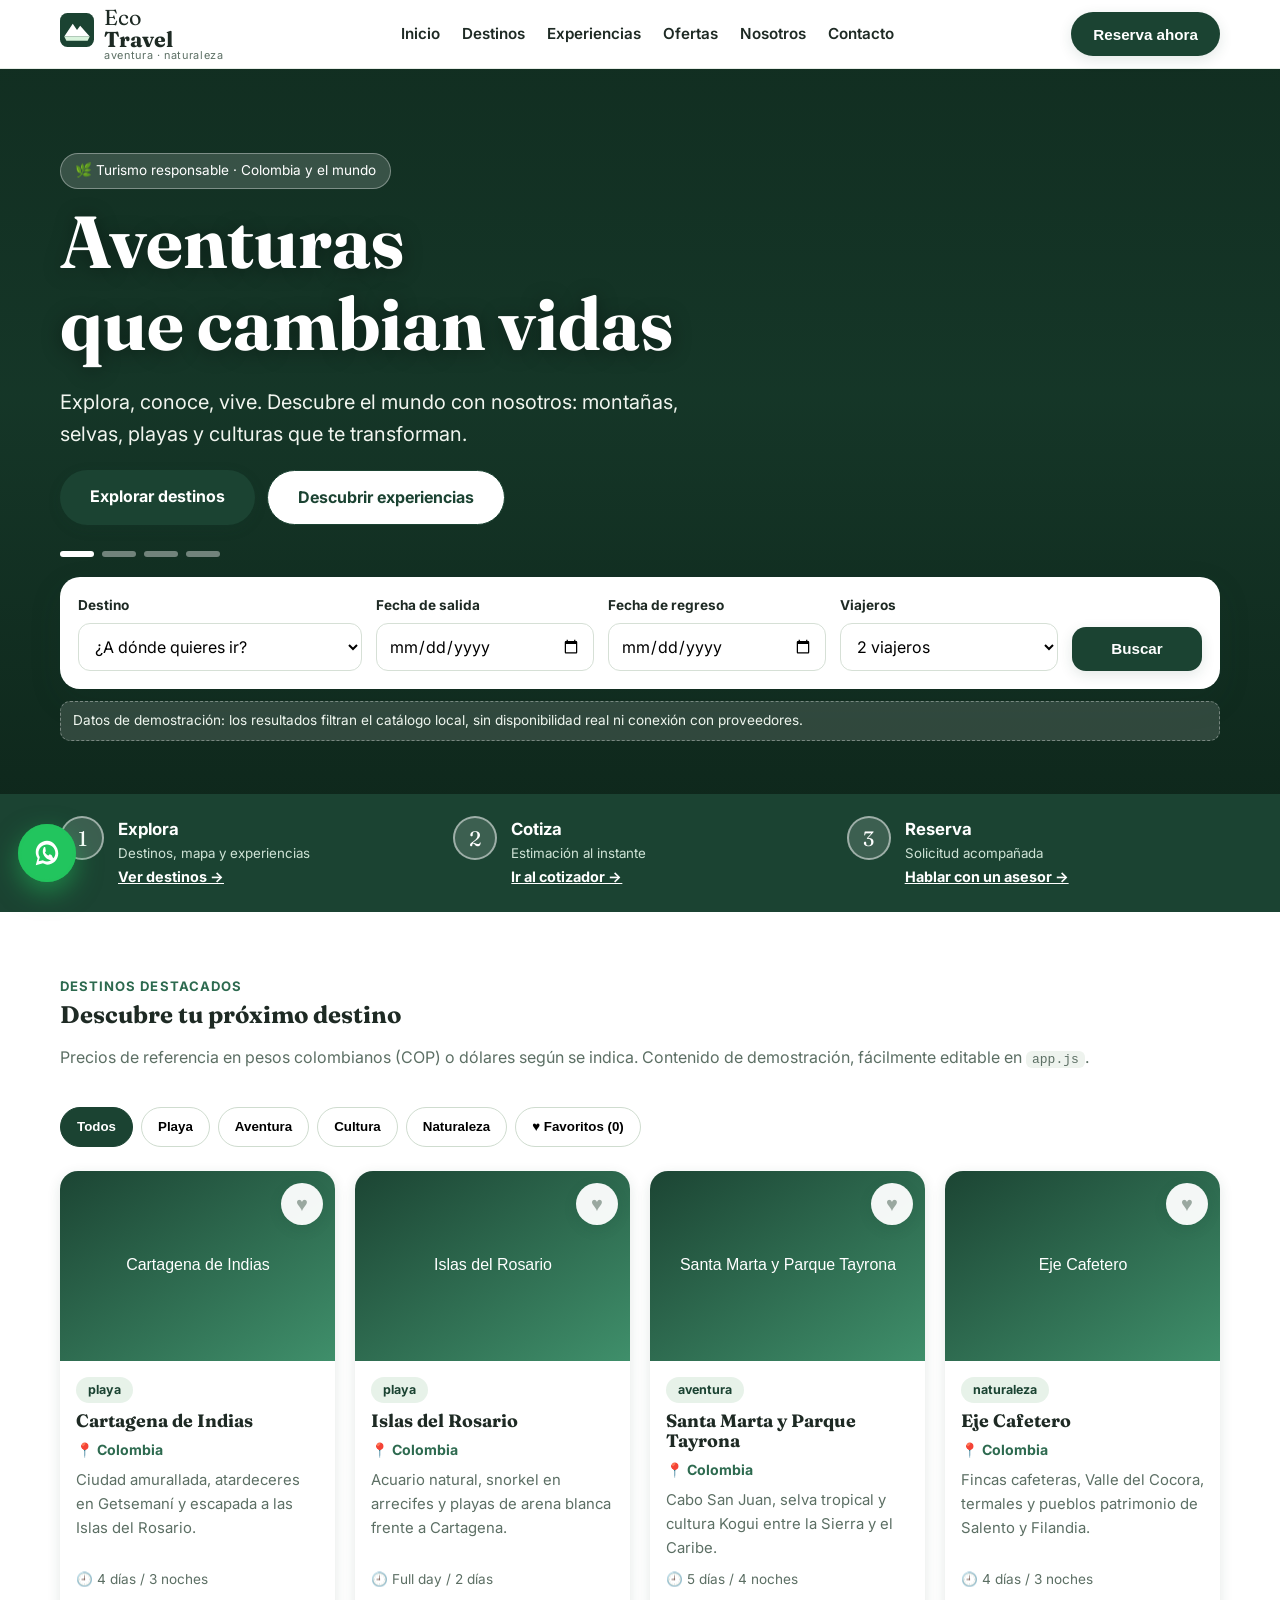
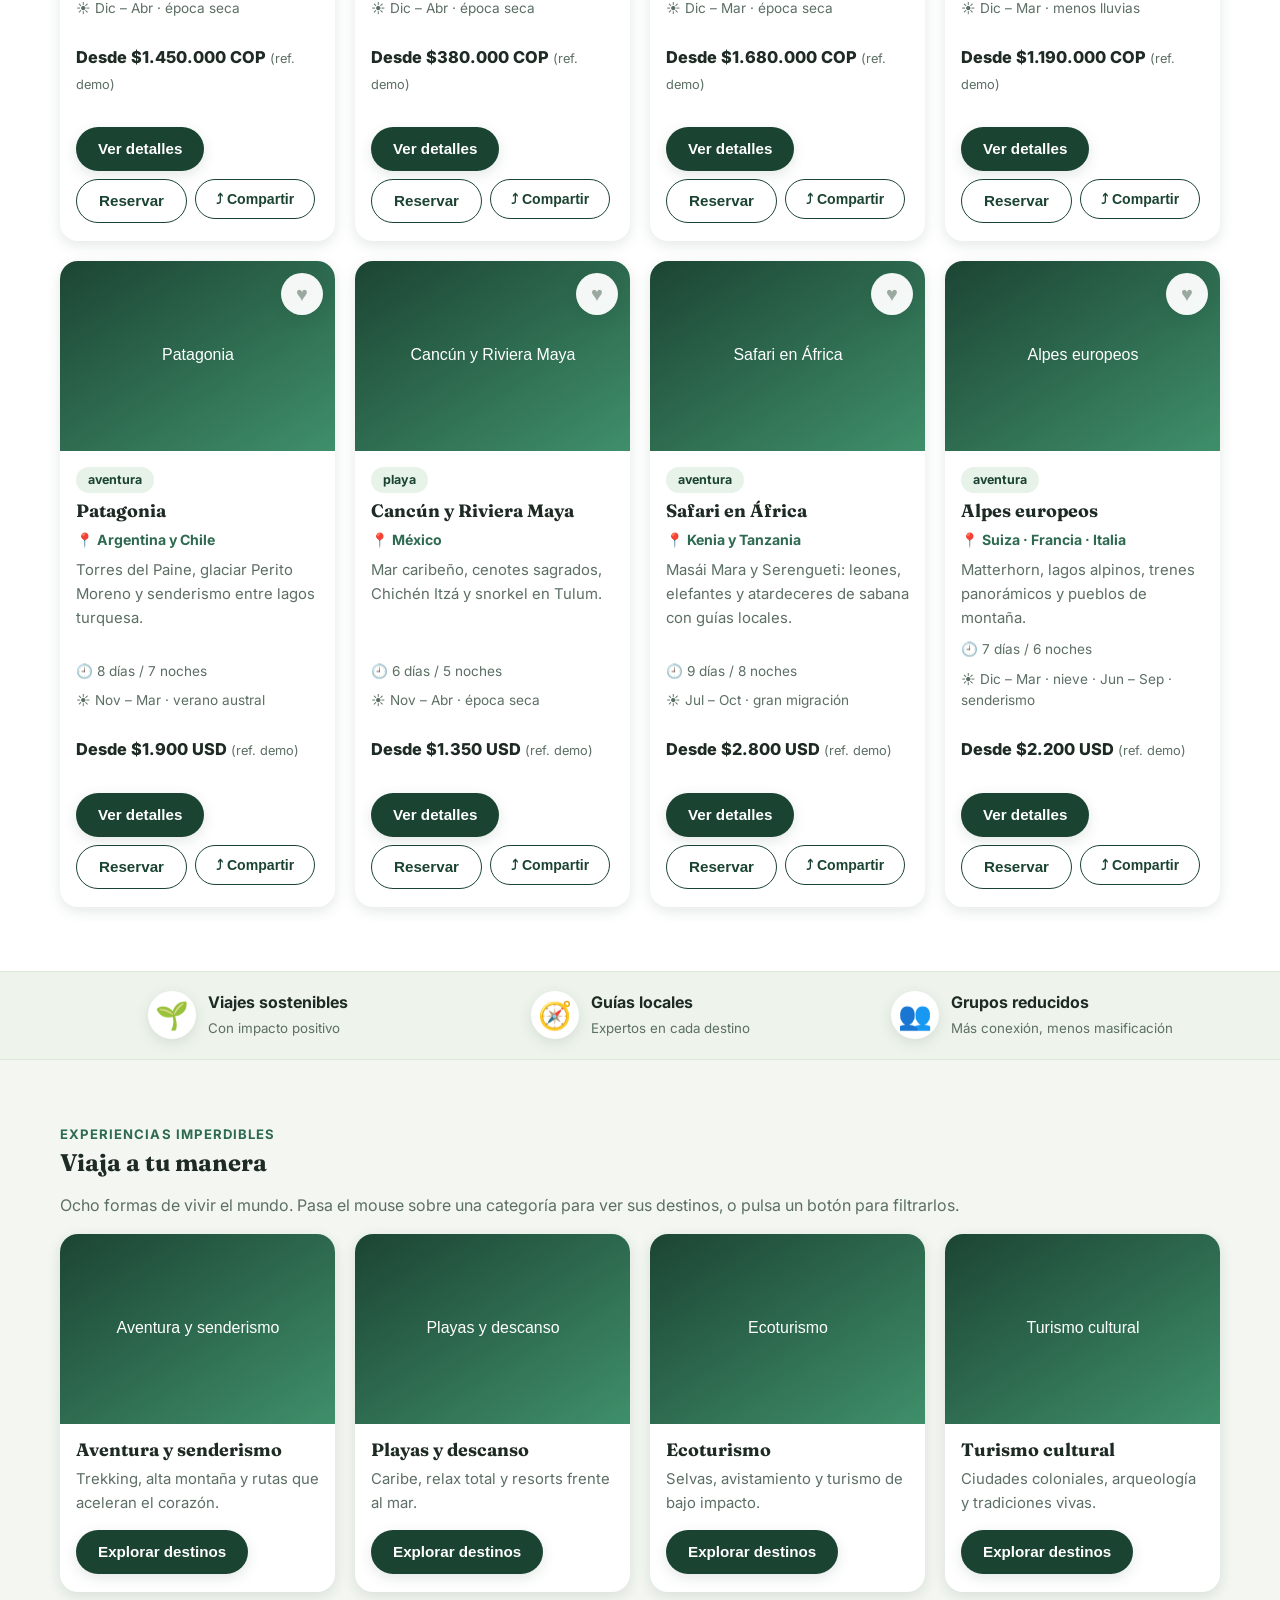
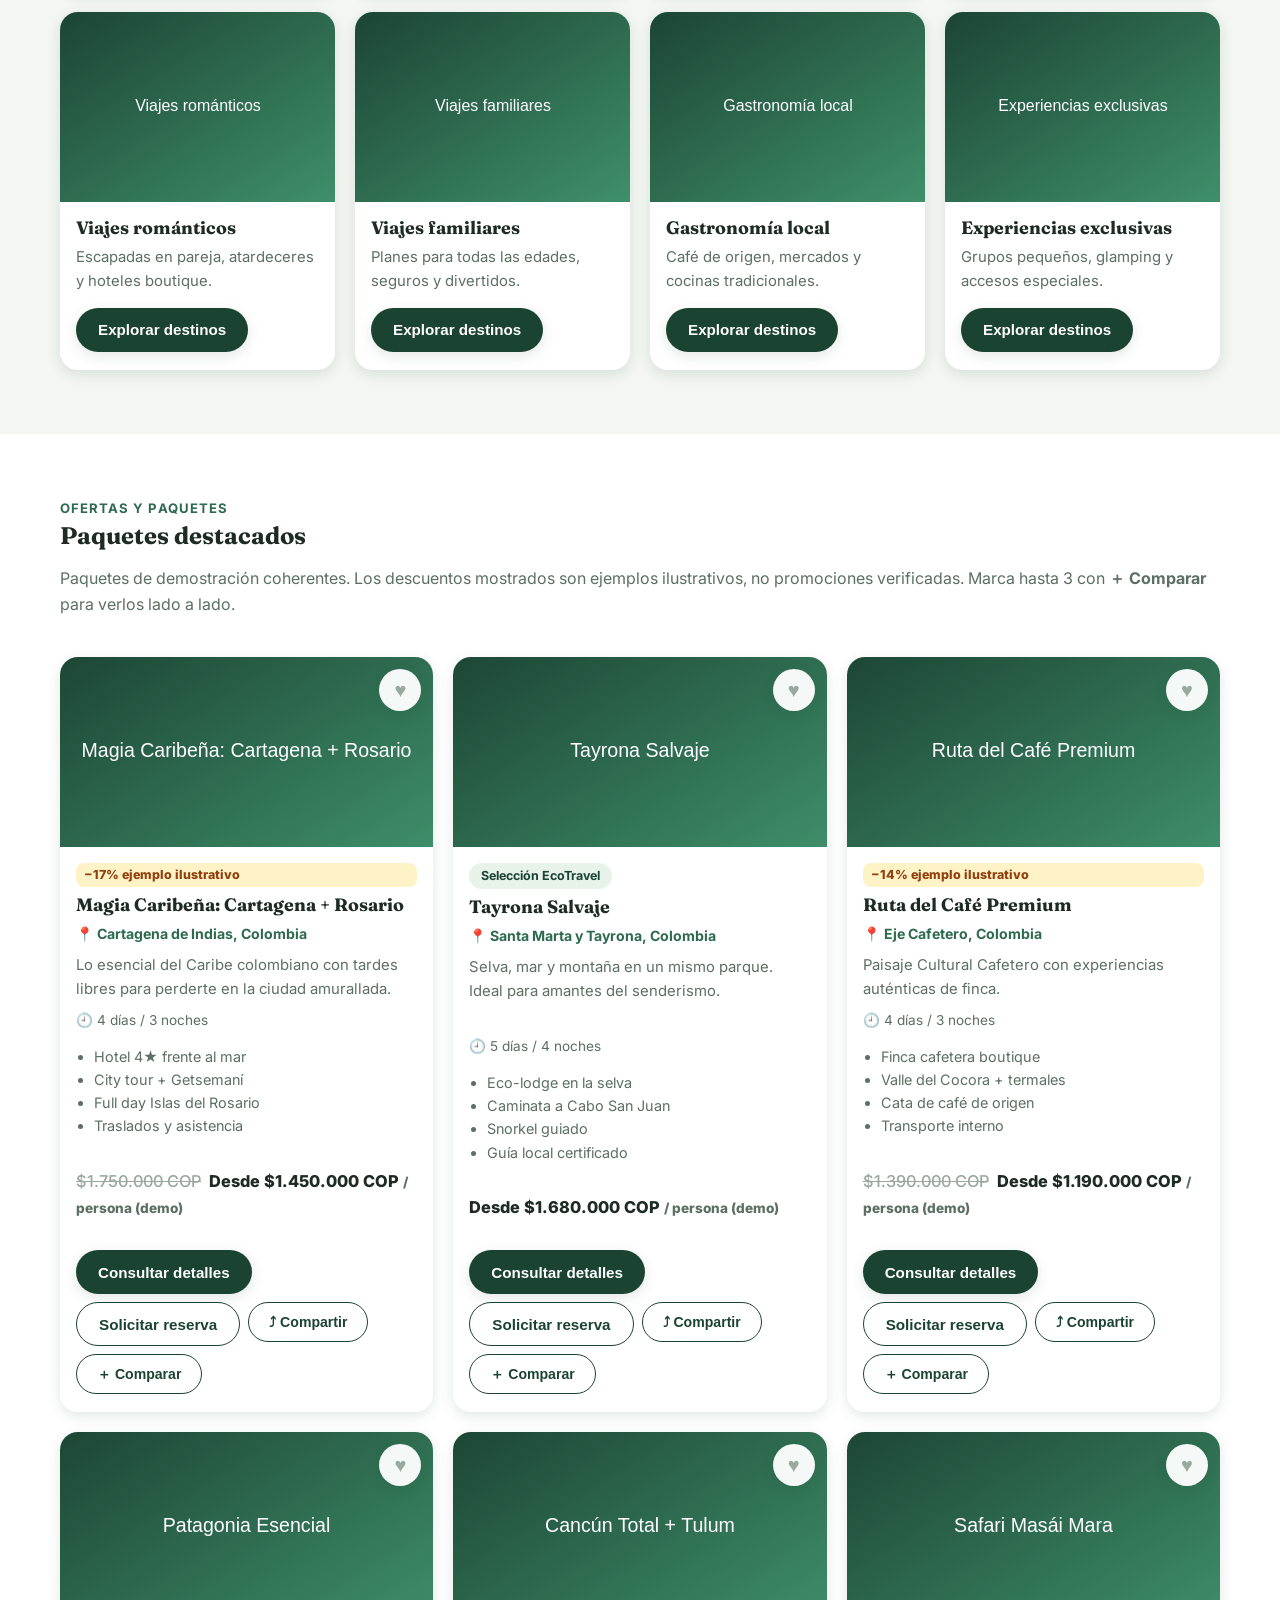
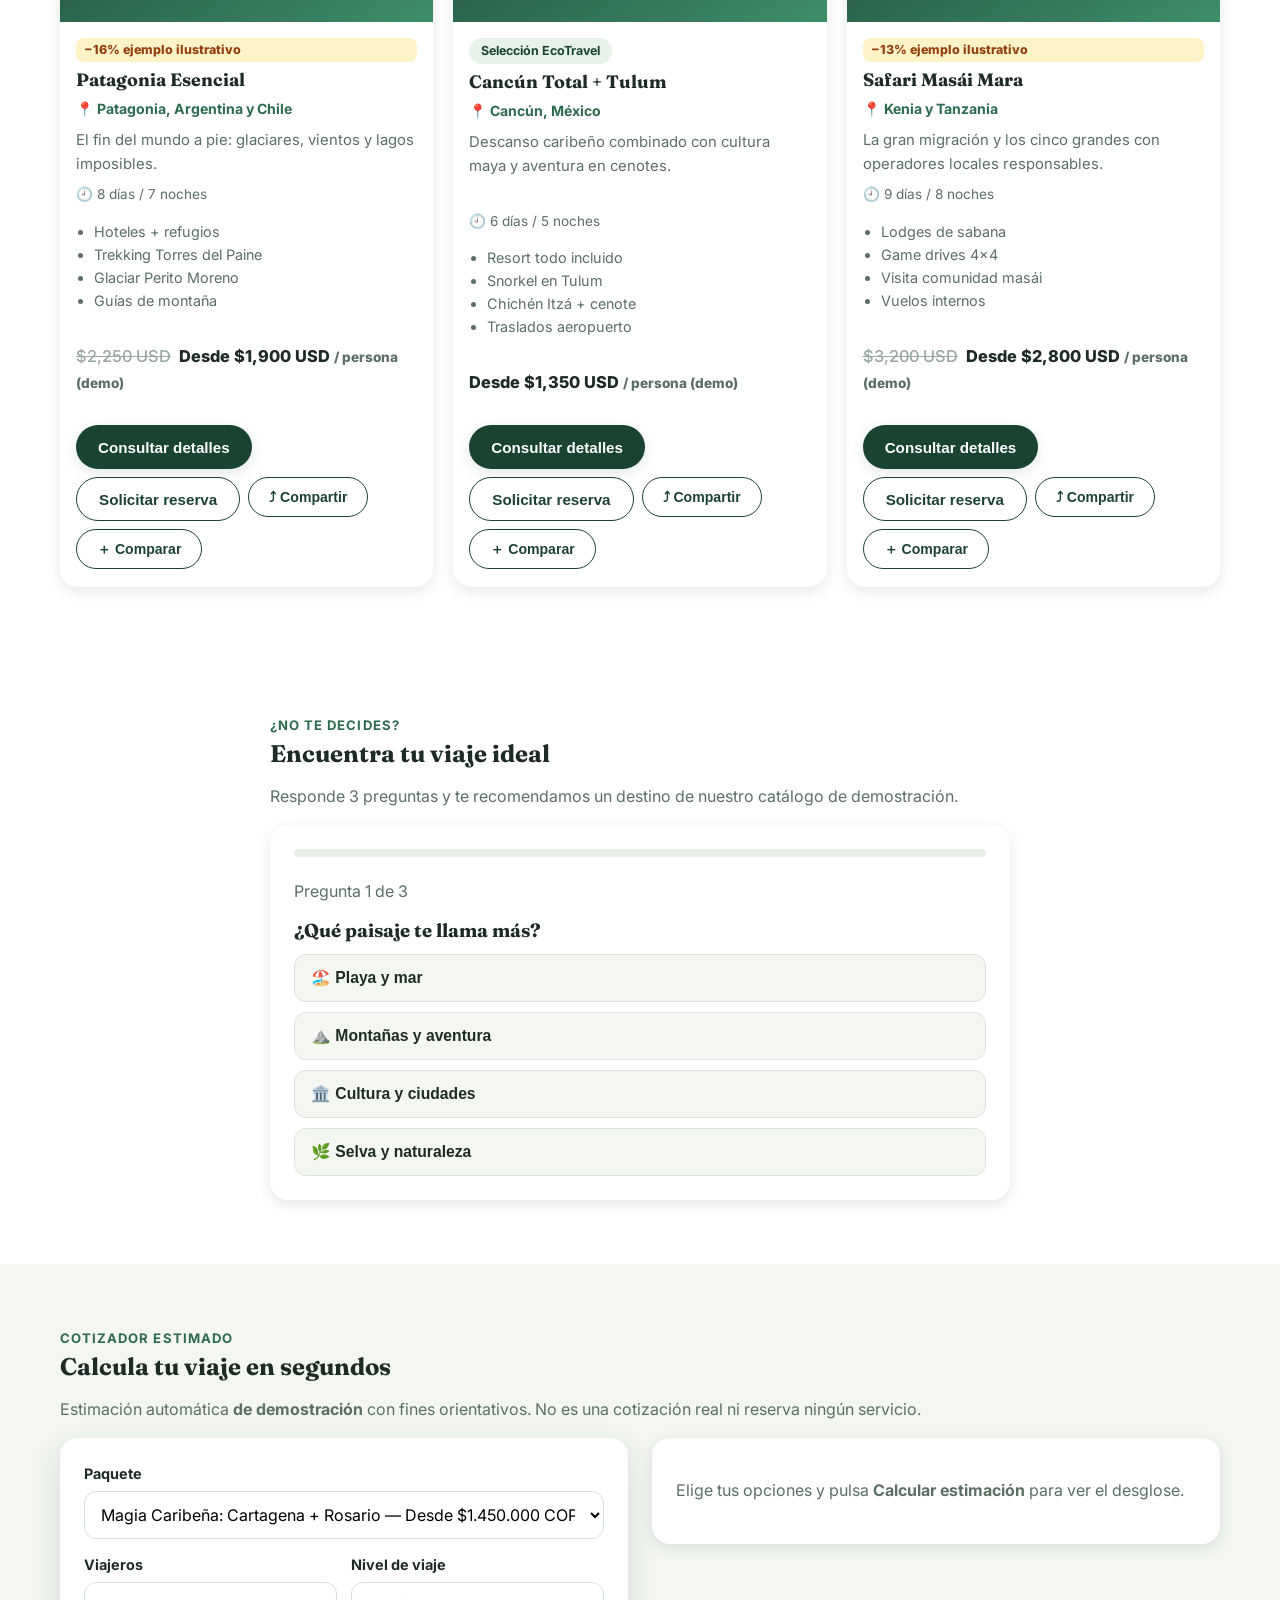
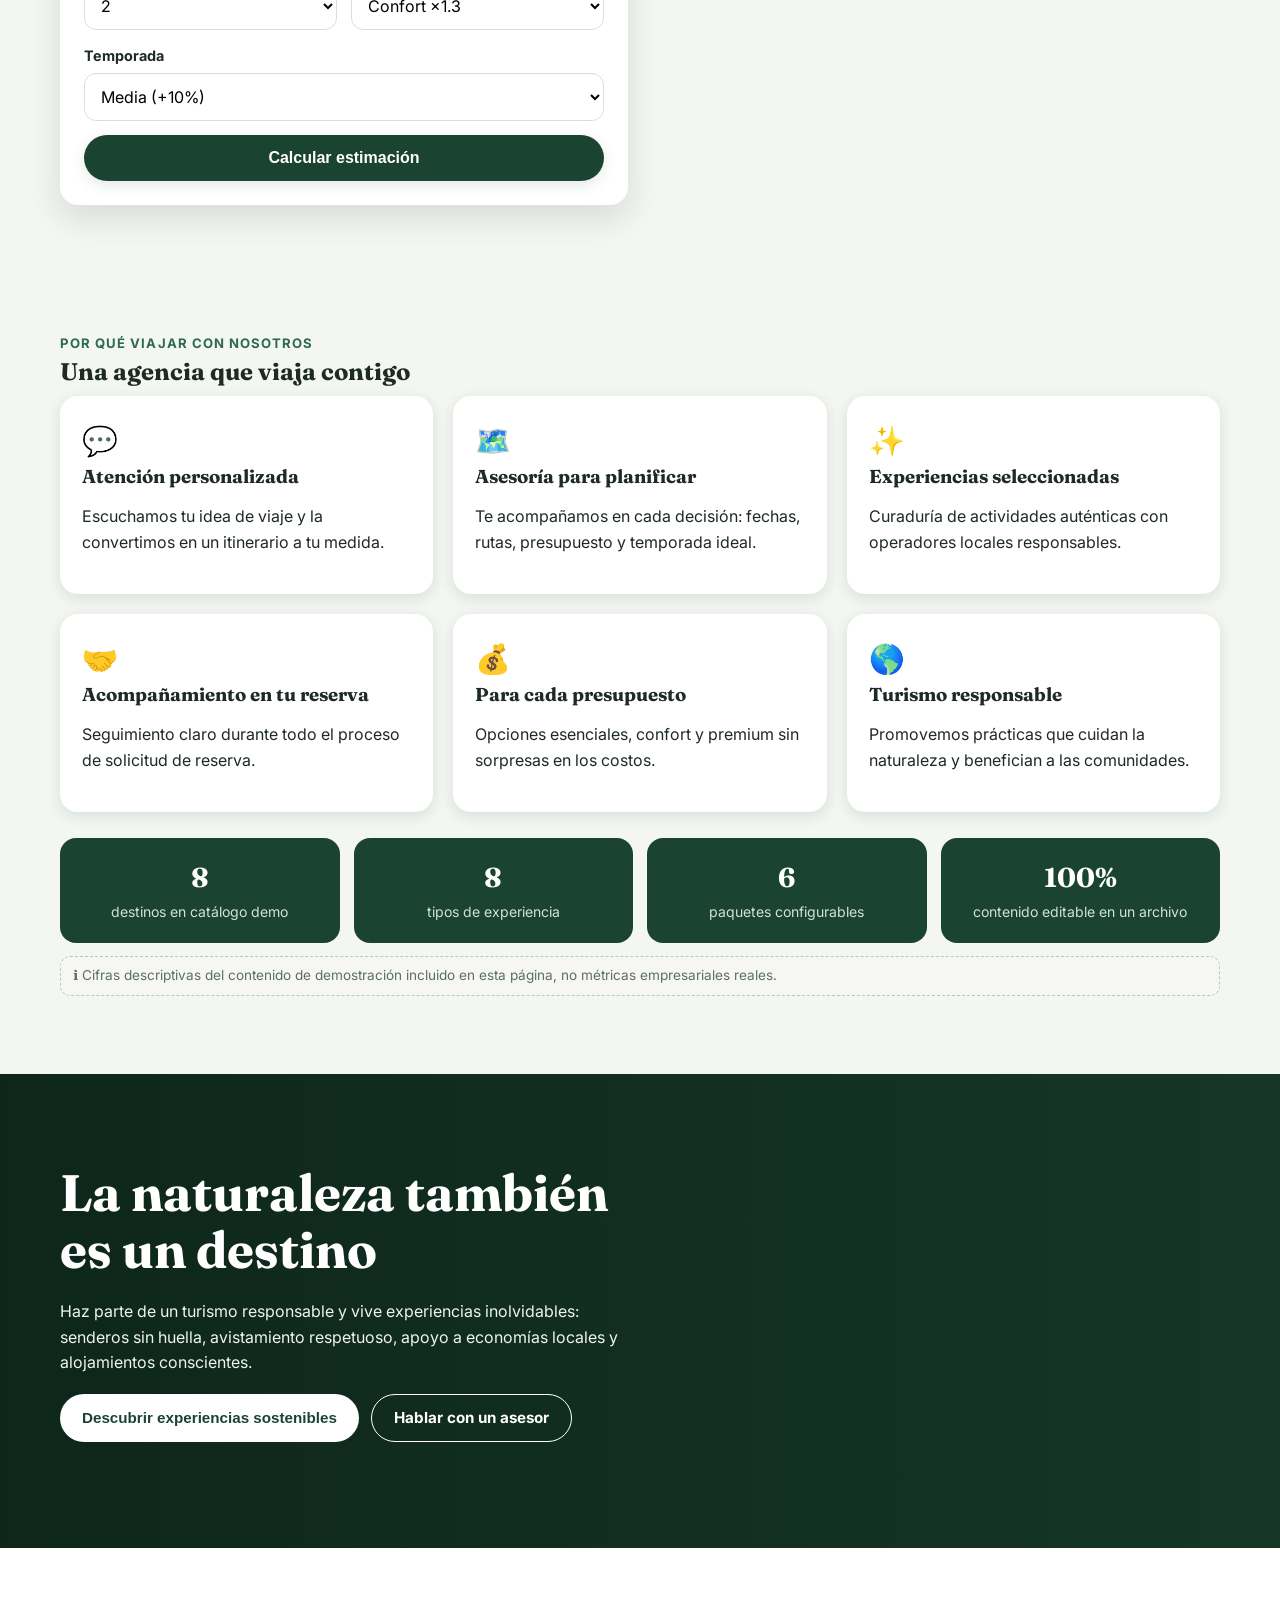
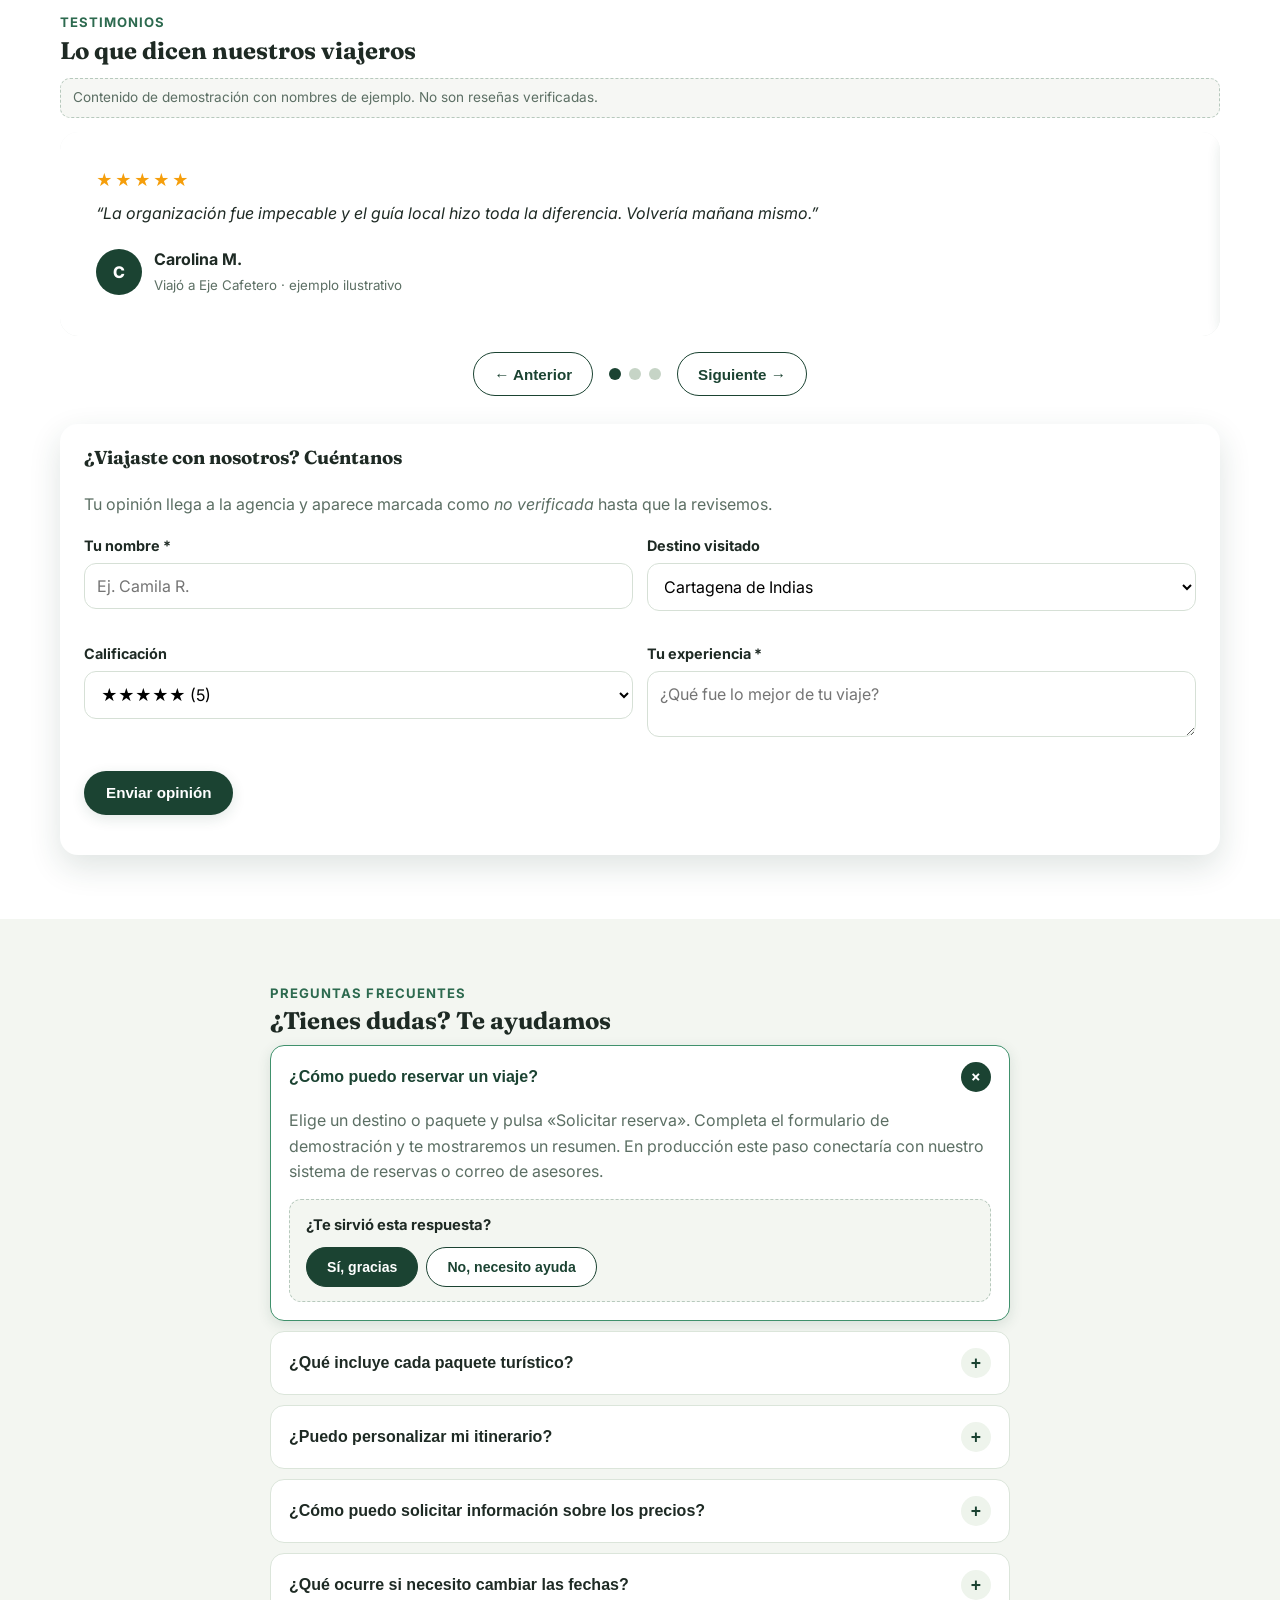
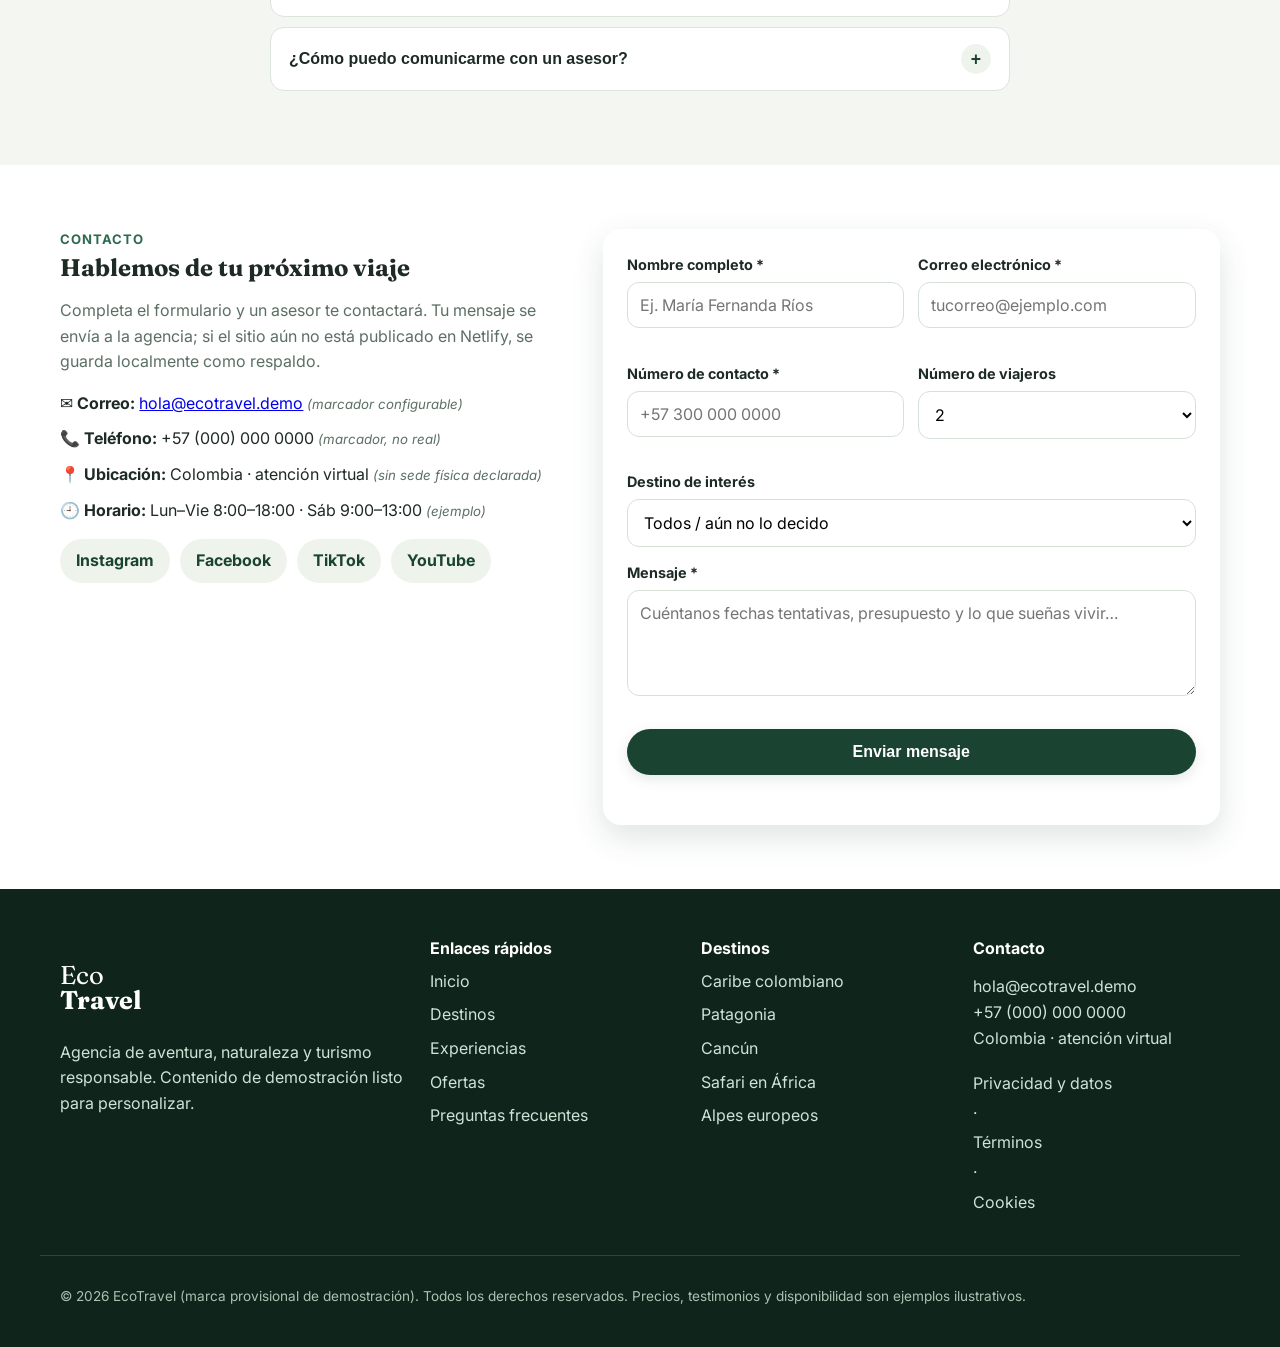
==== commit ba082e2b: "Experiencias: efecto hundir y panel de destinos por categoria al pasar el mouse" ====
--- a/index.html
+++ b/index.html
@@ -202,7 +202,7 @@
   <div class="container">
     <p class="kicker">Experiencias imperdibles</p>
     <h2>Viaja a tu manera</h2>
-    <p class="muted">Ocho formas de vivir el mundo. Pulsa una categoría para filtrar destinos y paquetes relacionados.</p>
+    <p class="muted">Ocho formas de vivir el mundo. Pasa el mouse sobre una categoría para ver sus destinos, o pulsa un botón para filtrarlos.</p>
     <div class="grid cards-4" id="experienciasGrid"></div>
   </div>
 </section>
--- a/styles.css
+++ b/styles.css
@@ -331,3 +331,24 @@
   .page-head .container{flex-direction:column;gap:8px;padding-top:10px;padding-bottom:10px}
   .mini-nav a{margin:0 8px}
 }
+
+/* EXPERIENCIAS: efecto "hundir" + panel de destinos de la categoría */
+.exp-card{position:relative}
+.exp-card:hover,.exp-card:focus-within,.exp-card.open{transform:translateY(3px) scale(.985);box-shadow:inset 0 2px 7px rgba(27,67,50,.20),0 6px 16px rgba(27,67,50,.12)}
+.exp-panel{position:absolute;inset:0;background:linear-gradient(160deg,rgba(27,67,50,.97),rgba(27,67,50,.9));color:#fff;padding:16px;display:flex;flex-direction:column;gap:10px;opacity:0;transform:translateY(10px);pointer-events:none;transition:opacity .2s ease,transform .2s ease}
+.exp-card:hover .exp-panel,.exp-card:focus-within .exp-panel,.exp-card.open .exp-panel{opacity:1;transform:translateY(0);pointer-events:auto}
+.exp-panel-title{margin:0;font-size:.9rem;font-weight:700;color:#d8f3dc}
+.exp-list{list-style:none;margin:0;padding:0;display:flex;flex-direction:column;gap:6px;overflow:auto}
+.exp-item{display:flex;justify-content:space-between;align-items:center;gap:8px;width:100%;background:rgba(255,255,255,.12);border:0;color:#fff;padding:8px 12px;border-radius:9px;cursor:pointer;font:inherit;font-size:.88rem;font-weight:600;text-align:left}
+.exp-item:hover,.exp-item:focus-visible{background:rgba(255,255,255,.26)}
+.exp-item small{font-weight:400;opacity:.8;font-size:.78rem}
+.exp-empty{margin:0;font-size:.85rem;opacity:.85}
+.exp-more{margin-top:auto;background:#fff;color:var(--forest);border:0;border-radius:999px;padding:8px 16px;font-weight:700;font-size:.83rem;cursor:pointer;align-self:flex-start}
+.exp-more:hover{background:#d8f3dc}
+@media(hover:none){
+  .exp-panel{position:static;opacity:1;transform:none;pointer-events:auto;background:none;color:var(--ink);padding:0 16px 16px;gap:6px}
+  .exp-panel-title{color:var(--forest)}
+  .exp-item{background:#eef4ec;color:var(--forest)}
+  .exp-item small{color:var(--muted);opacity:1}
+  .exp-more{display:none}
+}
